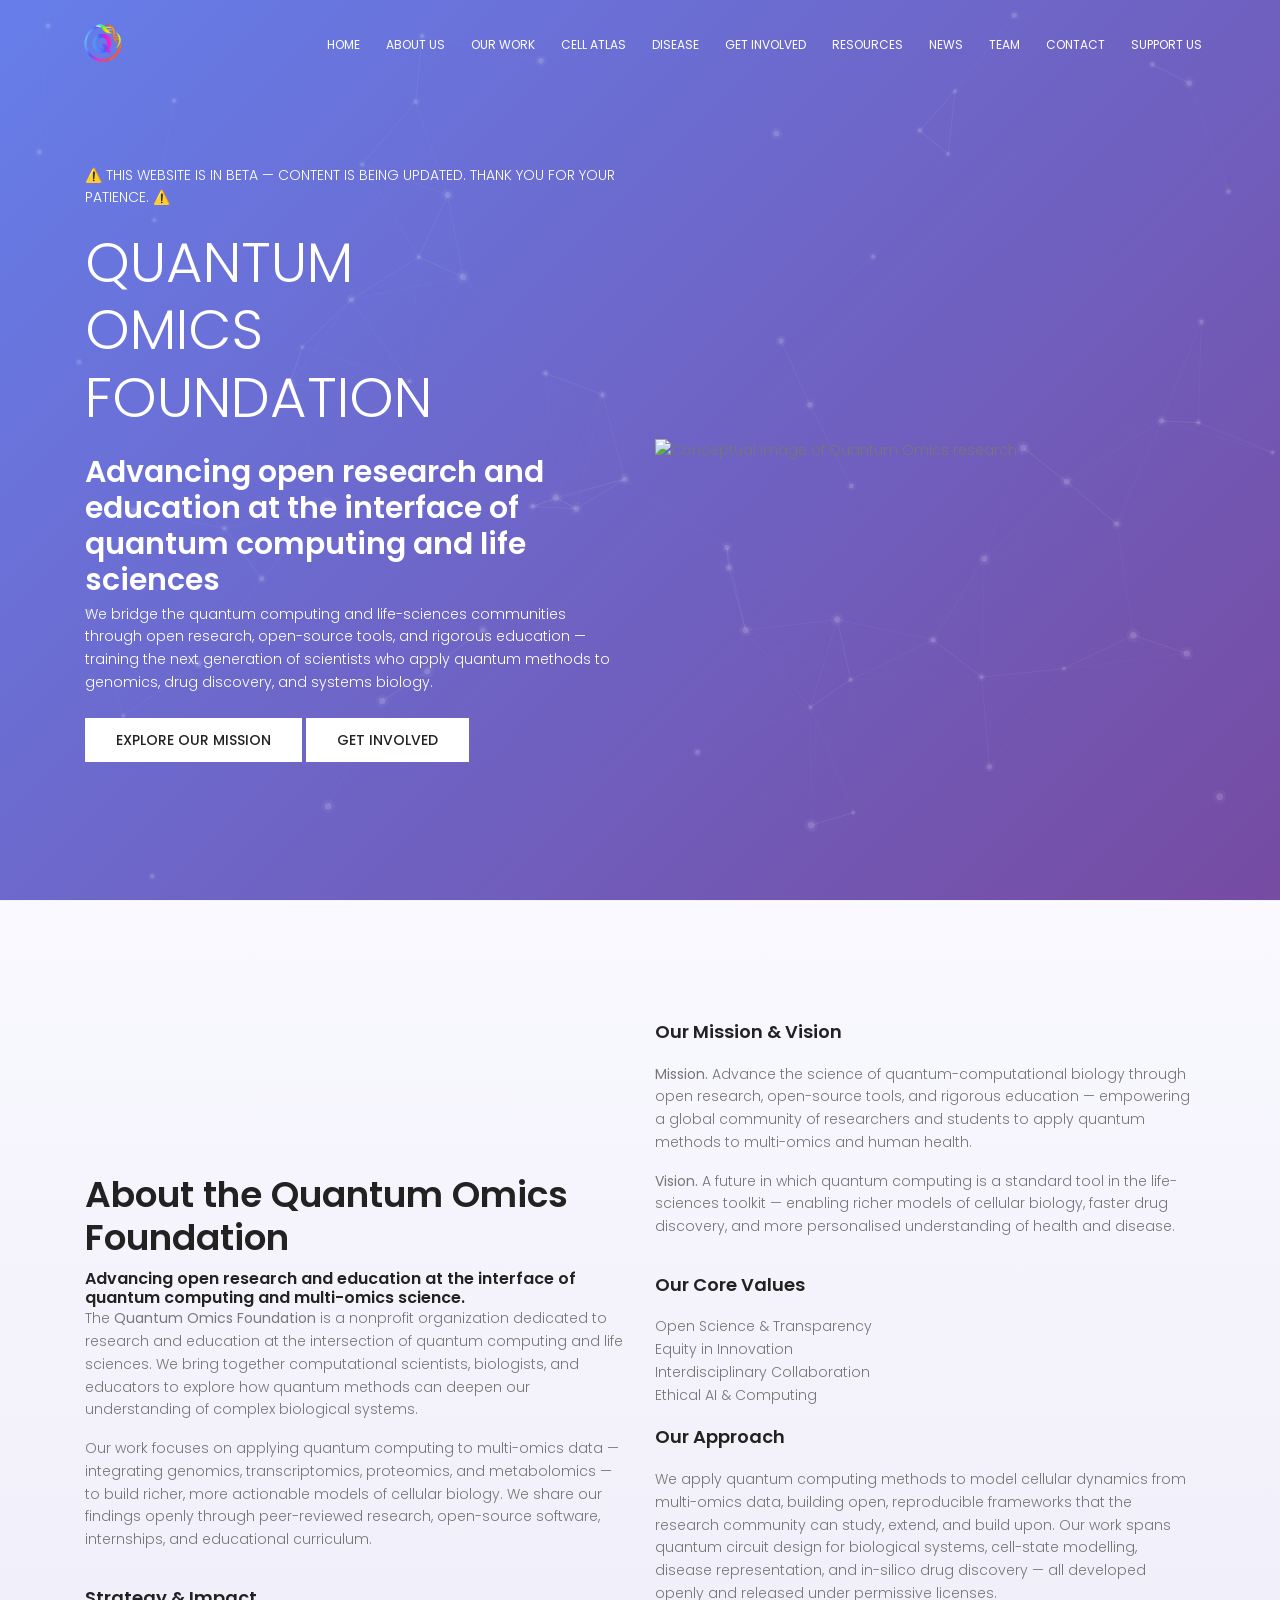
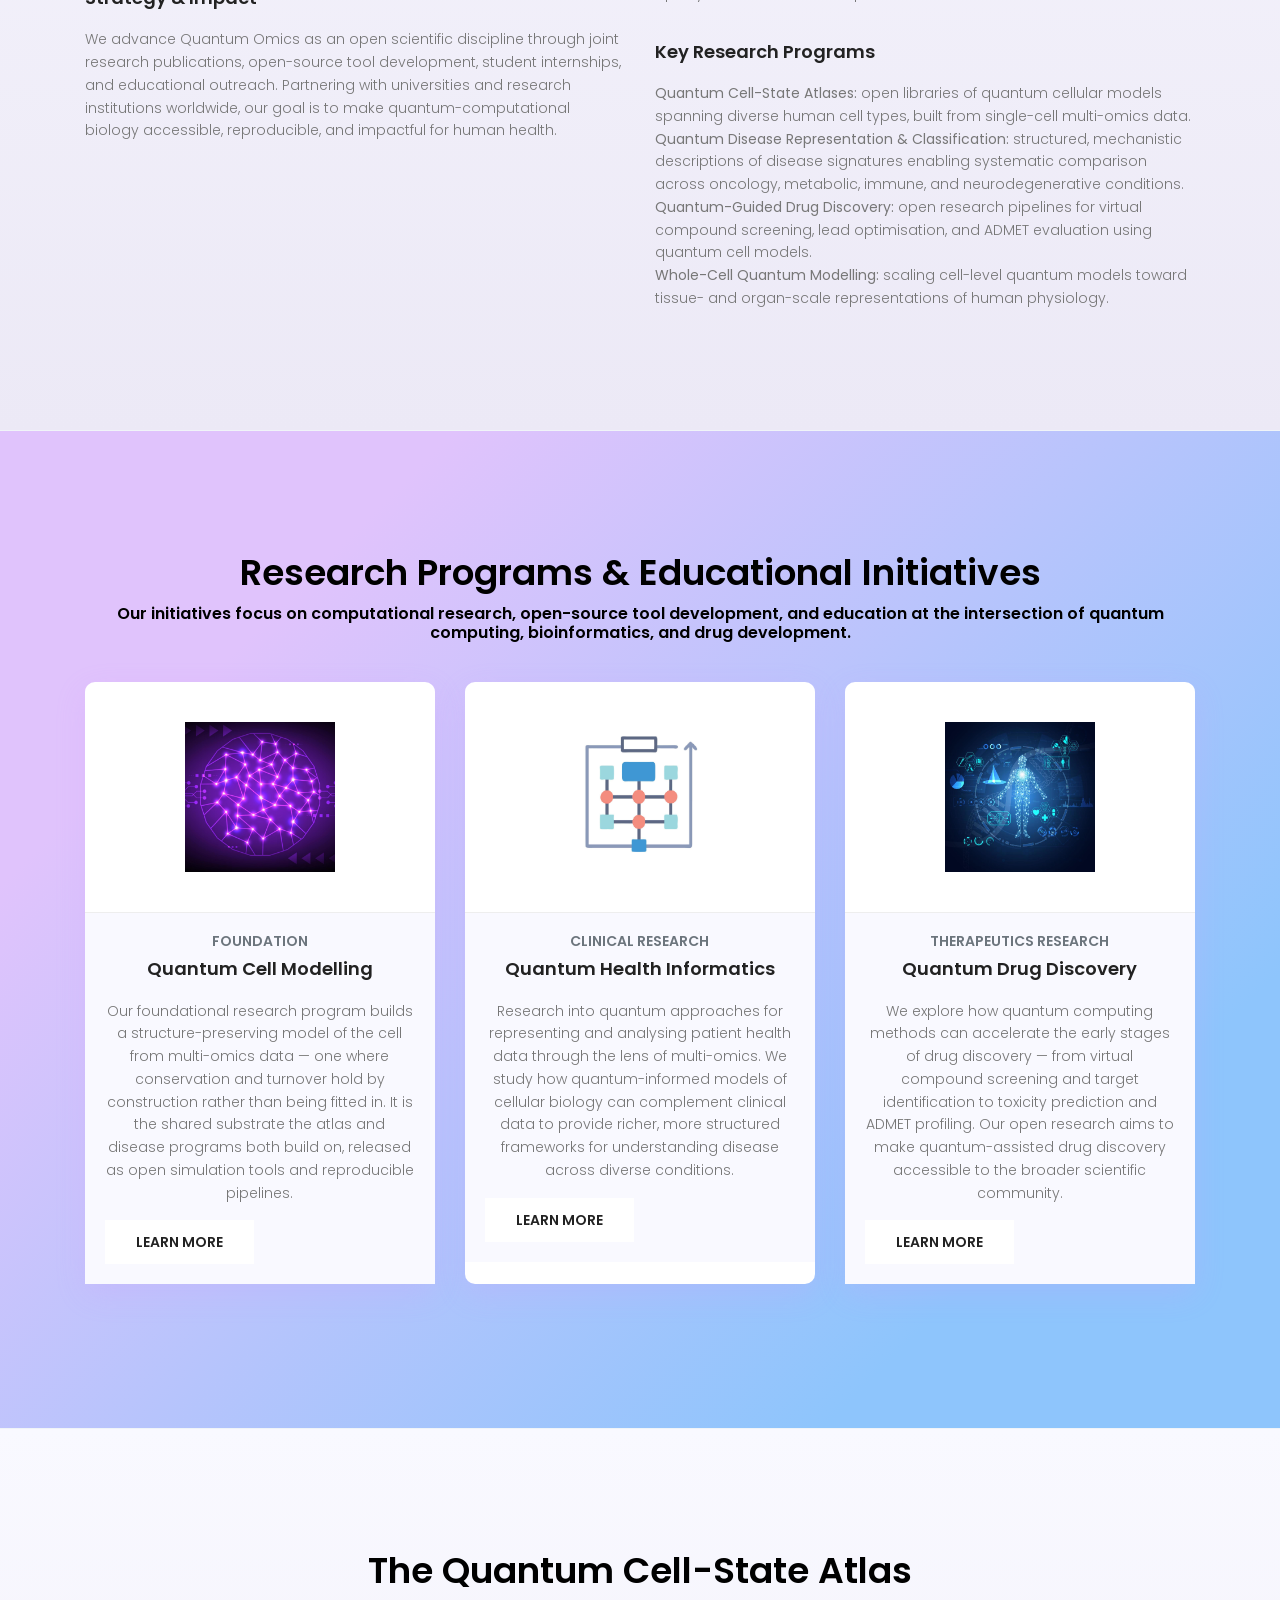
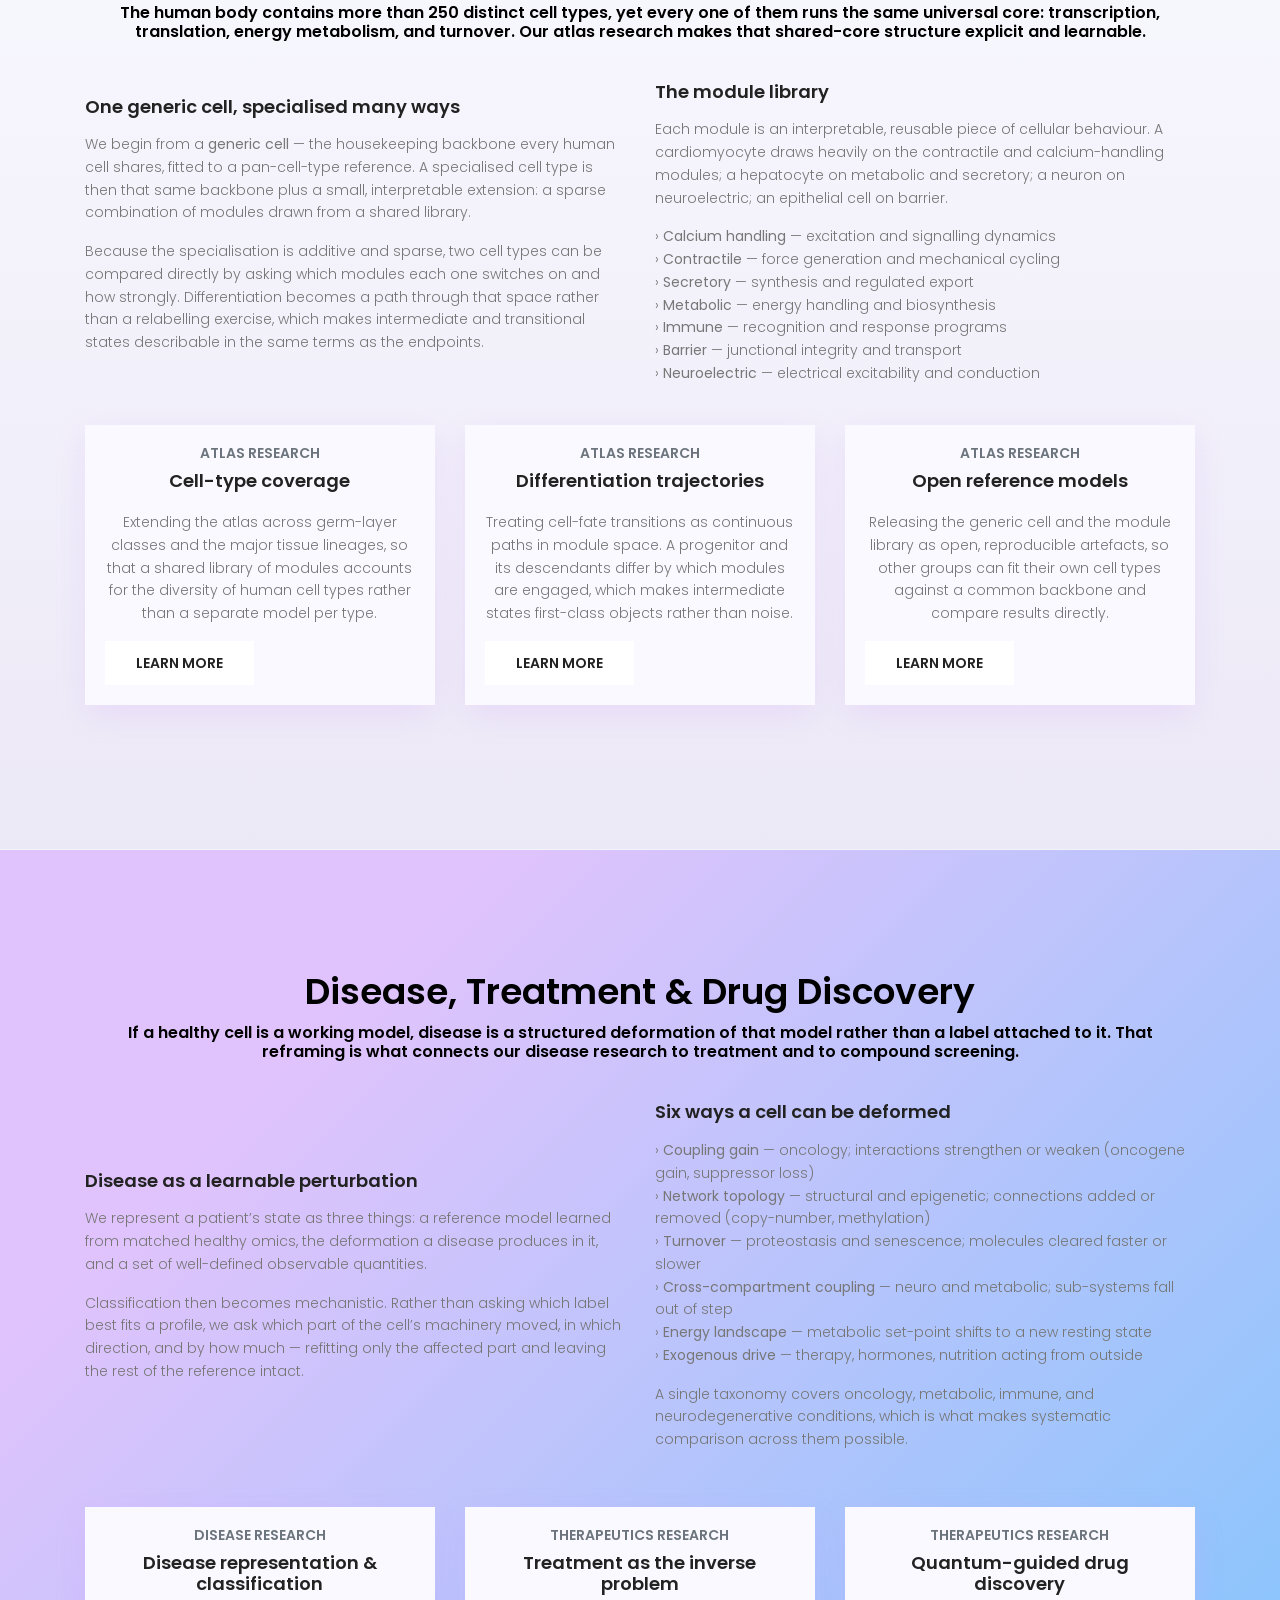
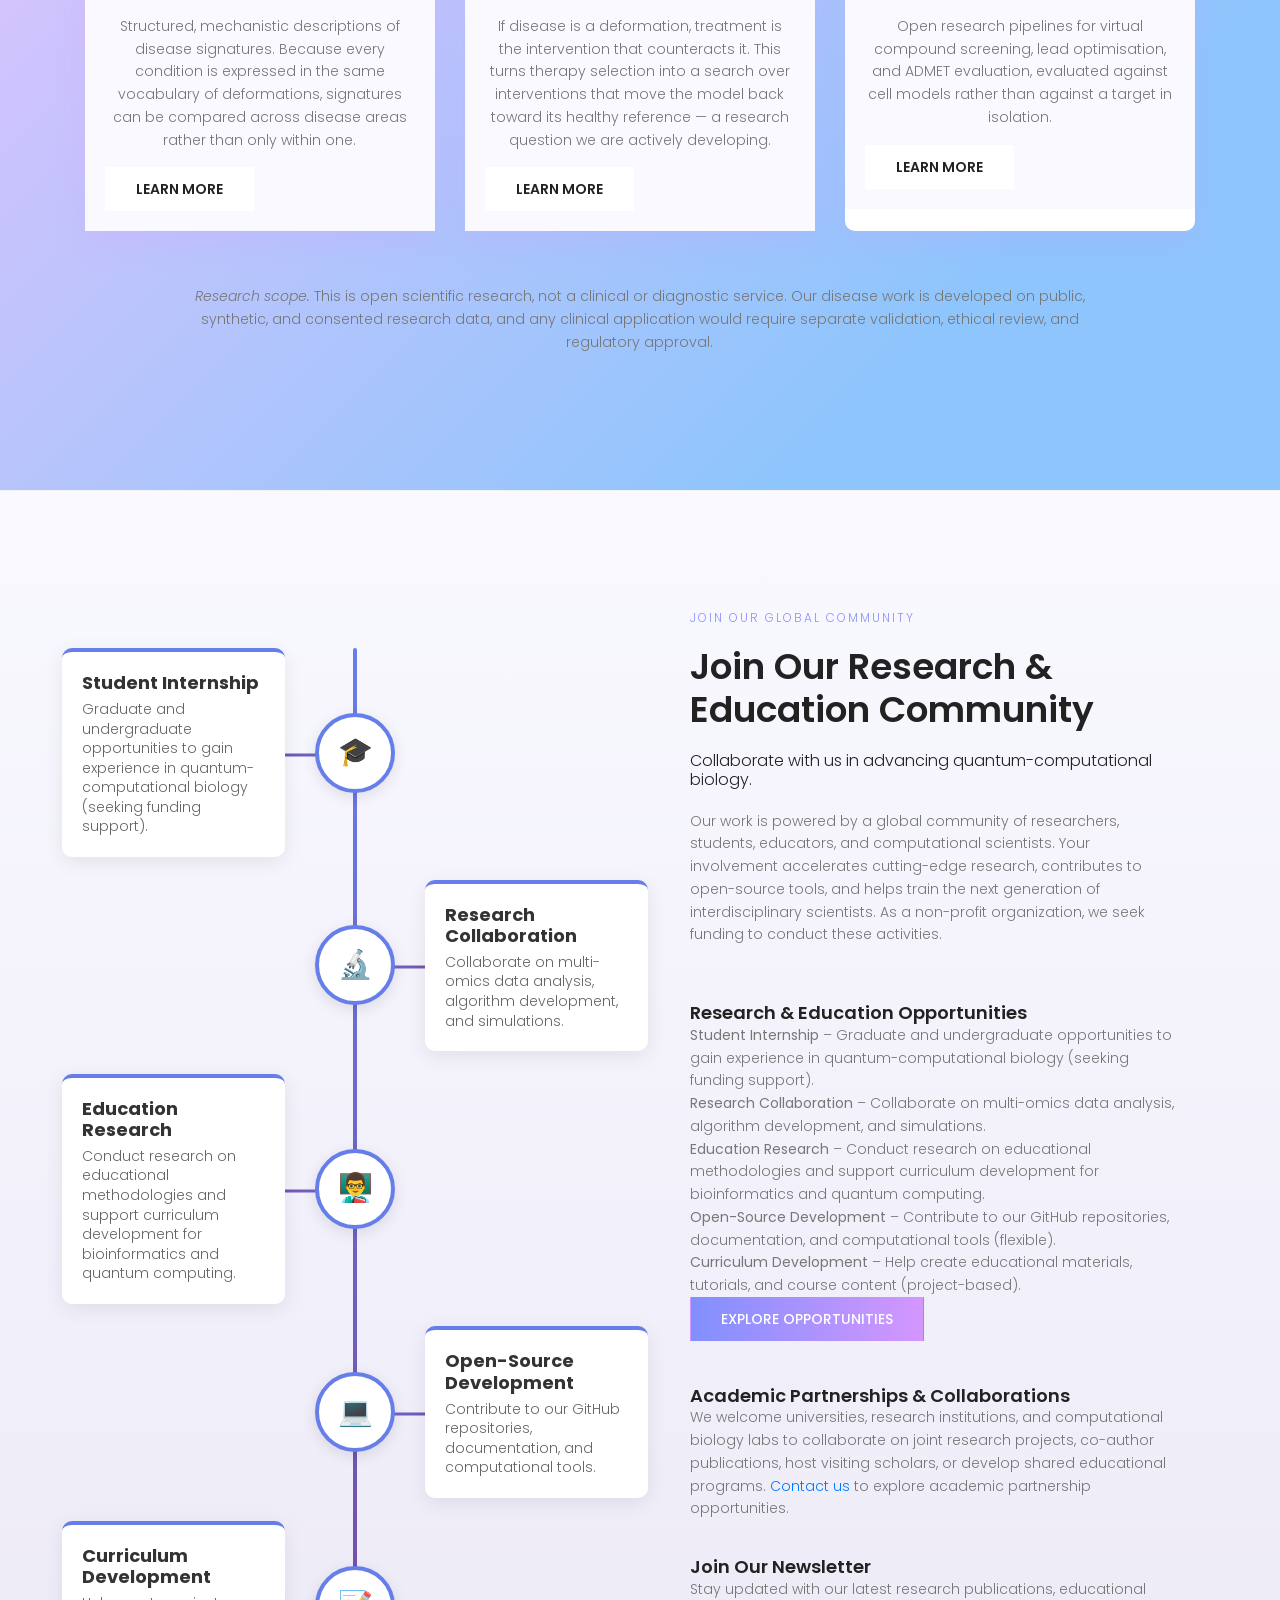
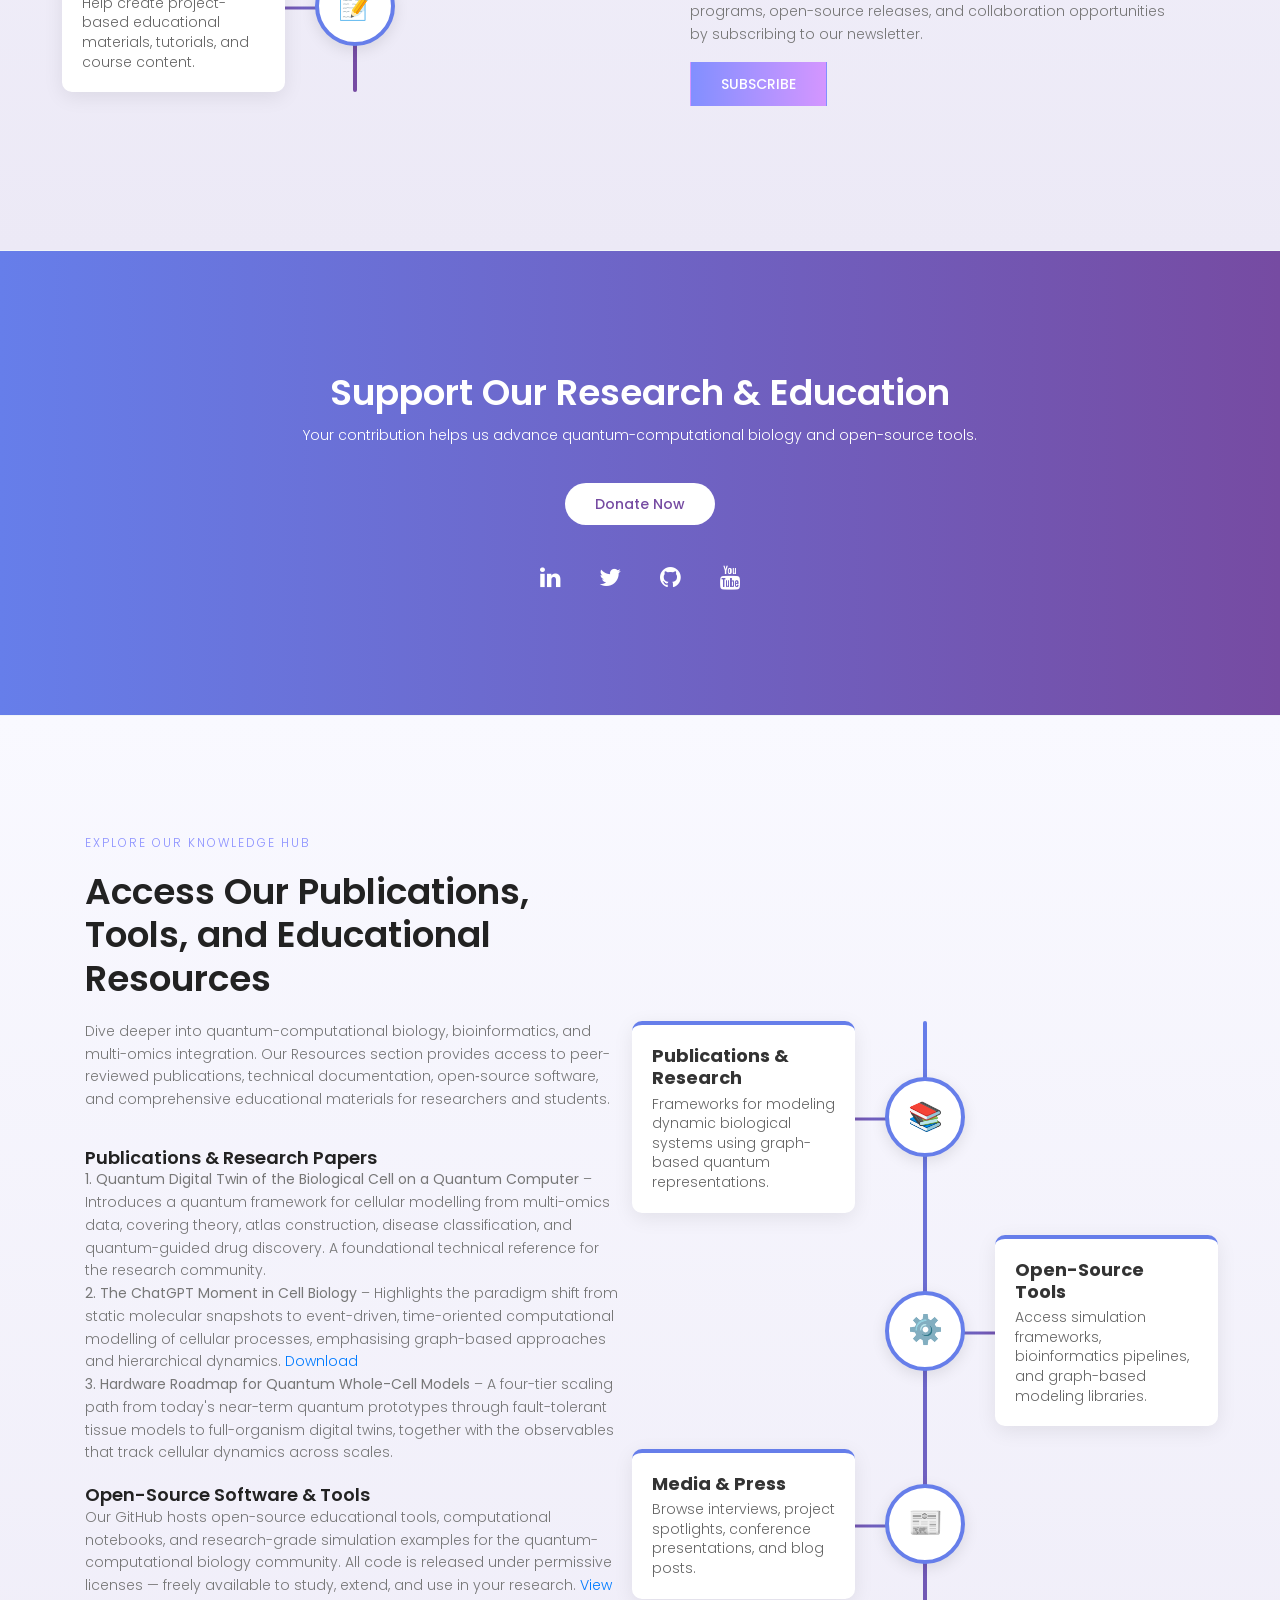
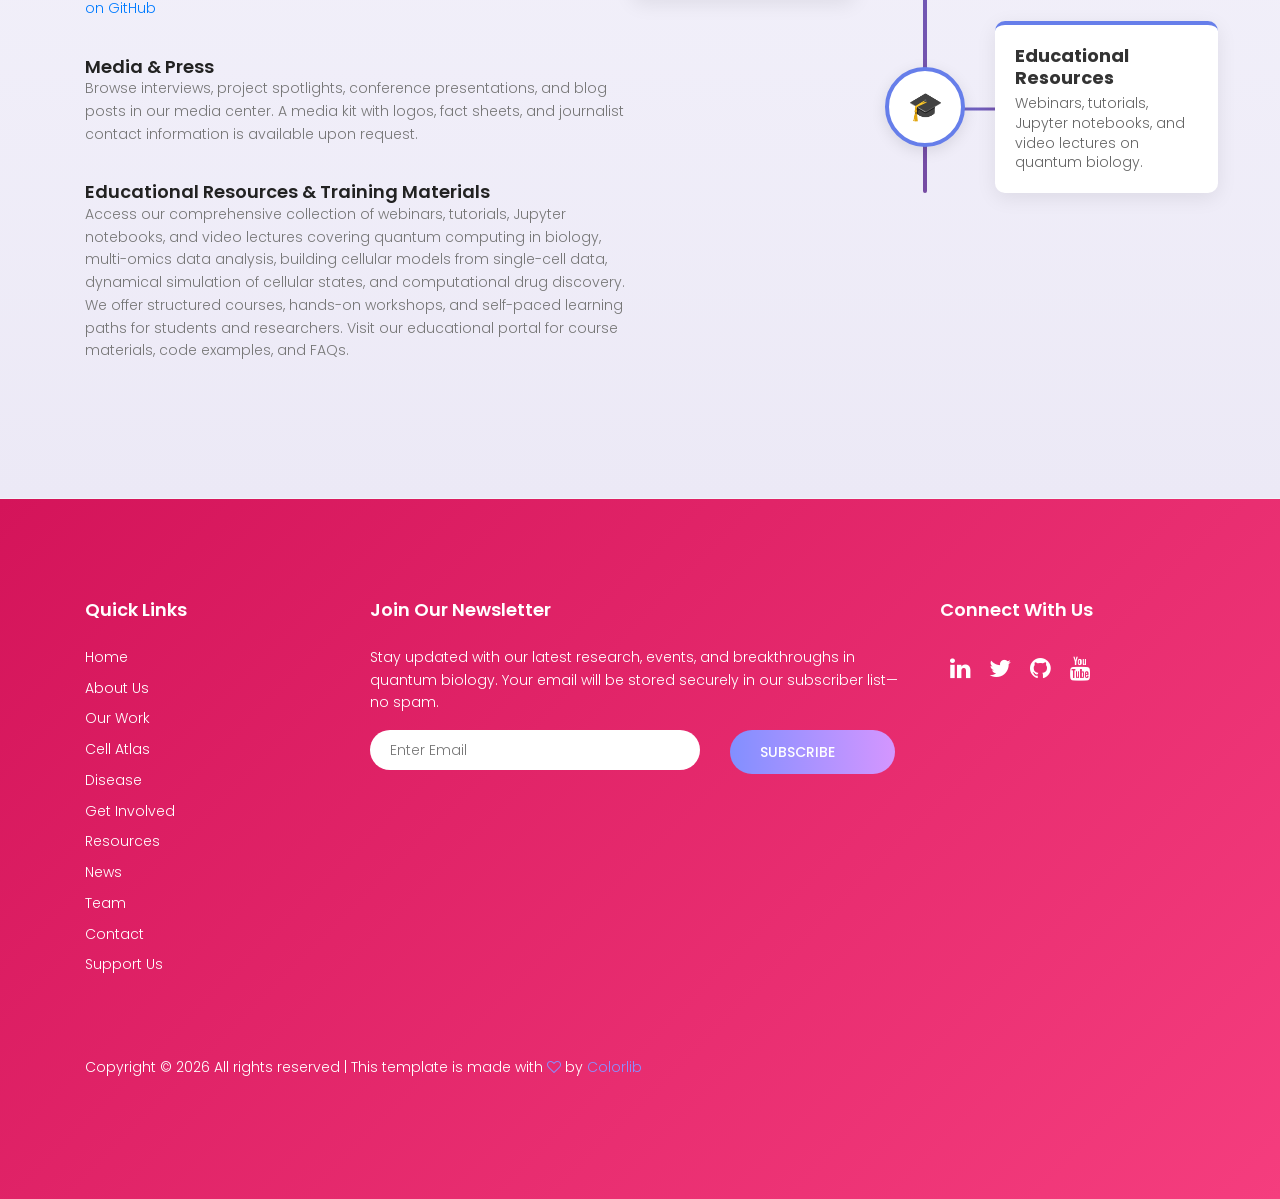
==== index.html @ 78877db1 "update" ====
<!DOCTYPE html>
<html lang="zxx" class="no-js">

<head>
    <meta name="viewport" content="width=device-width, initial-scale=1, shrink-to-fit=no">
    <link rel="shortcut icon" href="img/Qomics.png">
    <meta name="author" content="Quantum Omics Foundation">
    <meta name="description"
        content="The Quantum Omics Foundation is a nonprofit advancing open research, open-source tools, and education at the interface of quantum computing and multi-omics science.">
    <meta name="keywords"
        content="Quantum Omics Foundation, quantum computing, bioinformatics, multi-omics, drug discovery, computational biology, systems biology, quantum biology, open science, research, education, nonprofit, genomics, cell modelling">
    <meta charset="UTF-8">

    <title>Quantum Omics Foundation — Open Research &amp; Education in Quantum-Computational Biology</title>

    <link href="https://fonts.googleapis.com/css?family=Poppins:100,200,400,300,500,600,700" rel="stylesheet">
    <link rel="stylesheet" href="css/linearicons.css">
    <link rel="stylesheet" href="css/font-awesome.min.css">
    <link rel="stylesheet" href="css/bootstrap.css">
    <link rel="stylesheet" href="css/magnific-popup.css">
    <link rel="stylesheet" href="css/nice-select.css">
    <link rel="stylesheet" href="css/hexagons.min.css">
    <link rel="stylesheet" href="css/animate.min.css">
    <link rel="stylesheet" href="css/owl.carousel.css">
    <link rel="stylesheet" href="css/workflow-style.css">
    <link rel="stylesheet" href="css/main.css">

    <!-- MathJax for inline LaTeX rendering -->
    <script>
        window.MathJax = {
            tex: {
                inlineMath: [['$', '$'], ['\\(', '\\)']],
                displayMath: [['$$', '$$'], ['\\[', '\\]']],
                processEscapes: true
            },
            svg: { fontCache: 'global' }
        };
    </script>
    <script src="https://cdn.jsdelivr.net/npm/mathjax@3/es5/tex-svg.js" async></script>
</head>

<body>
    <header id="header" id="home">
        <div class="container main-menu">
            <div class="row align-items-center justify-content-between d-flex">
                <div id="logo">
                    <a href="index.html"><img src="img/Qomics.png" alt="Quantum Omics Foundation Logo"
                            title="Quantum Omics Foundation" width="60" height="50" /></a>
                </div>
                <nav id="nav-menu-container">
                    <ul class="nav-menu">
                        <li class="menu-active"><a href="index.html">Home</a></li>
                        <li><a href="#about">About Us</a></li>
                        <li><a href="#work">Our Work</a></li> <li><a href="#cell-atlas">Cell Atlas</a></li> <li><a href="#disease">Disease</a></li>

                        <li><a href="#get-involved">Get Involved</a></li>
                        <li><a href="#resources">Resources</a></li>
                        <li><a href="news.html" target="_blank">News</a></li>
                        <li><a href="team.html" target="_blank">Team</a></li>
                        <li><a href="contact.html" target="_blank">Contact</a></li>
                        <li><a href="supportus.html" target="_blank">Support Us</a></li>
                    </ul>
                </nav>
            </div>
        </div>
    </header>

    <!------------------------------------------- Start banner Area ------------------------------------------->
    <section class="banner-area" id="home">
        <!-- Canvas for particle animation -->
        <canvas id="hero-particles"></canvas>
        <div class="container">
            <div class="row fullscreen d-flex align-items-center justify-content-center">
                <div class="banner-content col-lg-6 col-md-6">
                    <br>
                    <br>
                    <br>
                    <!-- Updated beta notice -->
                    <p class="text-uppercase text-white">⚠️ This website is in beta — content is being updated. Thank
                        you for your patience. ⚠️</p>
                    <!-- Primary heading -->
                    <h1 class="text-uppercase" style="font-size: 3.5rem; line-height: 1.2;">Quantum <br> Omics <br>
                        Foundation</h1>
                    <br>
                    <!-- Tagline describing the foundation's mission -->
                    <h2 class="text-white">Advancing open research and education at the interface of quantum computing and life sciences</h2>
                    <p class="text-white mb-4">
                        We bridge the quantum computing and life-sciences communities through open research,
                        open-source tools, and rigorous education — training the next generation of scientists
                        who apply quantum methods to genomics, drug discovery, and systems biology.
                    </p>
                    <a href="#about" class="primary-btn header-btn text-uppercase mb-3 d-inline-block">Explore Our
                        Mission</a>
                    <a href="#get-involved" class="primary-btn header-btn text-uppercase mb-5 d-inline-block">Get
                        Involved</a>





                </div>
                <div class="banner-img col-lg-6 col-md-6">
                    <img class="img-fluid" src="img/dna4.png"
                        alt="Conceptual image of Quantum Omics research" width="1000" height="800">
                </div>
            </div>
        </div>
    </section>


    <!------------------------------------------- About ------------------------------------------->


    <section class="home-about-area section-gap section-bg-gradient-subtle" id="about">
        <div class="container">
            <div class="row align-items-center">
                <!-- Left column: Who We Are -->
                <div class="col-lg-6">
                    <h1 class="pb-10">About the Quantum Omics Foundation</h1>
                    <h5>Advancing open research and education at the interface of quantum computing and multi-omics science.</h5>
                    <p>
                        The <strong>Quantum Omics Foundation</strong> is a nonprofit organization dedicated to
                        research and education at the intersection of quantum computing and life sciences.
                        We bring together computational scientists, biologists, and educators to explore
                        how quantum methods can deepen our understanding of complex biological systems.
                    </p>
                    <p>
                        Our work focuses on applying quantum computing to multi-omics data &mdash; integrating
                        genomics, transcriptomics, proteomics, and metabolomics &mdash; to build richer,
                        more actionable models of cellular biology. We share our findings openly through
                        peer-reviewed research, open-source software, internships, and educational curriculum.
                    </p>

                    <!-- Strategy & Impact -->
                    <h4 class="pt-20 pb-20">Strategy &amp; Impact</h4>
                    <p>
                        We advance Quantum Omics as an open scientific discipline through joint research
                        publications, open-source tool development, student internships, and educational
                        outreach. Partnering with universities and research institutions worldwide, our
                        goal is to make quantum-computational biology accessible, reproducible, and
                        impactful for human health.
                    </p>
                </div>
                <!-- Right column: Mission, Vision, Values, Approach, Impact -->
                <div class="col-lg-6">
                    <h4 class="pb-20">Our Mission &amp; Vision</h4>
                    <p>
                        <strong>Mission.</strong> Advance the science of quantum-computational biology through
                        open research, open-source tools, and rigorous education &mdash; empowering a global
                        community of researchers and students to apply quantum methods to multi-omics and
                        human health.
                    </p>
                    <p>
                        <strong>Vision.</strong> A future in which quantum computing is a standard tool in
                        the life-sciences toolkit &mdash; enabling richer models of cellular biology, faster
                        drug discovery, and more personalised understanding of health and disease.
                    </p>

                    <h4 class="pt-20 pb-20">Our Core Values</h4>
                    <ul class="list-unstyled">
                        <li>Open Science &amp; Transparency</li>
                        <li>Equity in Innovation</li>
                        <li>Interdisciplinary Collaboration</li>
                        <li>Ethical AI &amp; Computing</li>
                    </ul>

                    <h4 class="pt-20 pb-20">Our Approach</h4>
                    <p>
                        We apply quantum computing methods to model cellular dynamics from multi-omics data,
                        building open, reproducible frameworks that the research community can study, extend,
                        and build upon. Our work spans quantum circuit design for biological systems, cell-state
                        modelling, disease representation, and in-silico drug discovery — all developed openly
                        and released under permissive licenses.
                    </p>

                    <h4 class="pt-20 pb-20">Key Research Programs</h4>
                    <ul class="list-unstyled">
                        <li><strong>Quantum Cell-State Atlases:</strong> open libraries of quantum cellular models
                            spanning diverse human cell types, built from single-cell multi-omics data.</li>
                        <li><strong>Quantum Disease Representation &amp; Classification:</strong> structured,
                            mechanistic descriptions of disease signatures enabling systematic comparison
                            across oncology, metabolic, immune, and neurodegenerative conditions.</li>
                        <li><strong>Quantum-Guided Drug Discovery:</strong> open research pipelines for
                            virtual compound screening, lead optimisation, and ADMET evaluation using
                            quantum cell models.</li>
                        <li><strong>Whole-Cell Quantum Modelling:</strong> scaling cell-level quantum models
                            toward tissue- and organ-scale representations of human physiology.</li>
                    </ul>


                </div>
            </div>
        </div>
    </section>




    <!------------------------------------------- Start QVO Stack Area ------------------------------------------->


    <section class="feature-area section-gap" id="work">
        <div class="container">
            <!-- Section Introduction -->
            <div class="row d-flex justify-content-center">
                <div class="col-md-12 pb-40 header-text text-center">
                    <h1 class="pb-10 text-black">Research Programs &amp; Educational Initiatives</h1>
                    <h5 class="text-black">
                        Our initiatives focus on computational research, open-source tool development, and education at
                        the intersection of quantum computing, bioinformatics, and drug development.
                    </h5>
                </div>
            </div>

            <!-- Key Programs -->
            <div class="row align-items-stretch">

                <!-- Quantum Cell Modelling (Foundation Research Program) -->
                <div class="col-lg-4 col-md-6 d-flex mb-4">
                    <div class="single-product h-100 d-flex flex-column w-100">
                        <div class="thumb">
                            <img src="img/qvo.png" alt="Quantum Cell Modelling Icon" width="150" height="150">
                        </div>
                        <div class="details d-flex flex-column flex-grow-1">
                            <h6 class="text-uppercase text-secondary mb-2">Foundation</h6>
                            <h4>Quantum Cell Modelling</h4>
                            <p>
                                        Our foundational research program builds a structure-preserving model of the cell
                                        from multi-omics data &mdash; one where conservation and turnover hold by
                                        construction rather than being fitted in. It is the shared substrate the atlas
                                        and disease programs both build on, released as open simulation tools and
                                        reproducible pipelines.
                                    </p>
                            <a href="#resources" class="primary-btn text-uppercase mt-auto align-self-start">Learn More</a>
                        </div>
                    </div>
                </div>

                <!-- Quantum Health Informatics (Clinical) -->
                <div class="col-lg-4 col-md-6 d-flex mb-4">
                    <div class="single-product h-100 d-flex flex-column w-100">
                        <div class="thumb">
                            <img src="img/qce.png" alt="Quantum Health Informatics Icon" width="150" height="150">
                        </div>
                        <div class="details d-flex flex-column flex-grow-1">
                            <h6 class="text-uppercase text-secondary mb-2">Clinical Research</h6>
                            <h4>Quantum Health Informatics</h4>
                            <p>
                                Research into quantum approaches for representing and analysing patient health
                                data through the lens of multi-omics. We study how quantum-informed models of
                                cellular biology can complement clinical data to provide richer, more structured
                                frameworks for understanding disease across diverse conditions.
                            </p>
                            <a href="#" target="_blank" class="primary-btn text-uppercase mt-auto align-self-start">Learn More</a>
                        </div>
                    </div>
                </div>

                <!-- Quantum Drug Discovery (Therapeutics) -->
                <div class="col-lg-4 col-md-6 d-flex mb-4">
                    <div class="single-product h-100 d-flex flex-column w-100">
                        <div class="thumb">
                            <img src="img/simulation.png" alt="Quantum Drug Discovery Icon" width="150" height="150">
                        </div>
                        <div class="details d-flex flex-column flex-grow-1">
                            <h6 class="text-uppercase text-secondary mb-2">Therapeutics Research</h6>
                            <h4>Quantum Drug Discovery</h4>
                            <p>
                                We explore how quantum computing methods can accelerate the early stages of
                                drug discovery &mdash; from virtual compound screening and target identification
                                to toxicity prediction and ADMET profiling. Our open research aims to make
                                quantum-assisted drug discovery accessible to the broader scientific community.
                            </p>
                            <a href="#" target="_blank" class="primary-btn text-uppercase mt-auto align-self-start">Learn More</a>
                        </div>
                    </div>
                </div>
            </div>



        </div>
    </section>


    <!-------------------------------------------research ------------------------------------------->




    <!-------------------------------------------Get Involved ------------------------------------------->


    <!-- Get Involved / Ways to Help Section -->
    <section class="home-about-area section-gap section-bg-gradient-subtle" id="cell-atlas">
    <div class="container">
      <div class="row d-flex justify-content-center"><div class="col-md-12 pb-40 header-text text-center"><h1 class="pb-10 text-black">The Quantum Cell-State Atlas</h1><h5 class="text-black">The human body contains more than 250 distinct cell types, yet every one of them runs the same universal core: transcription, translation, energy metabolism, and turnover. Our atlas research makes that shared-core structure explicit and learnable.</h5></div></div><div class="row align-items-center pb-40"><div class="col-lg-6"><h4 class="mb-3">One generic cell, specialised many ways</h4><p>We begin from a <strong>generic cell</strong> &mdash; the housekeeping backbone every human cell shares, fitted to a pan-cell-type reference. A specialised cell type is then that same backbone plus a small, interpretable extension: a sparse combination of modules drawn from a shared library.</p><p>Because the specialisation is additive and sparse, two cell types can be compared directly by asking which modules each one switches on and how strongly. Differentiation becomes a path through that space rather than a relabelling exercise, which makes intermediate and transitional states describable in the same terms as the endpoints.</p></div><div class="col-lg-6"><h4 class="mb-3">The module library</h4><p>Each module is an interpretable, reusable piece of cellular behaviour. A cardiomyocyte draws heavily on the contractile and calcium-handling modules; a hepatocyte on metabolic and secretory; a neuron on neuroelectric; an epithelial cell on barrier.</p><ul class="list-unstyled"><li>&#8250; <strong>Calcium handling</strong> &mdash; excitation and signalling dynamics</li><li>&#8250; <strong>Contractile</strong> &mdash; force generation and mechanical cycling</li><li>&#8250; <strong>Secretory</strong> &mdash; synthesis and regulated export</li><li>&#8250; <strong>Metabolic</strong> &mdash; energy handling and biosynthesis</li><li>&#8250; <strong>Immune</strong> &mdash; recognition and response programs</li><li>&#8250; <strong>Barrier</strong> &mdash; junctional integrity and transport</li><li>&#8250; <strong>Neuroelectric</strong> &mdash; electrical excitability and conduction</li></ul></div></div><div class="row align-items-stretch"><div class="col-lg-4 col-md-6 d-flex mb-4"><div class="single-product h-100 d-flex flex-column w-100"><div class="details d-flex flex-column flex-grow-1"><h6 class="text-uppercase text-secondary mb-2">Atlas Research</h6><h4>Cell-type coverage</h4><p>Extending the atlas across germ-layer classes and the major tissue lineages, so that a shared library of modules accounts for the diversity of human cell types rather than a separate model per type.</p><a href="#resources" class="primary-btn text-uppercase mt-auto align-self-start">Learn More</a></div></div></div><div class="col-lg-4 col-md-6 d-flex mb-4"><div class="single-product h-100 d-flex flex-column w-100"><div class="details d-flex flex-column flex-grow-1"><h6 class="text-uppercase text-secondary mb-2">Atlas Research</h6><h4>Differentiation trajectories</h4><p>Treating cell-fate transitions as continuous paths in module space. A progenitor and its descendants differ by which modules are engaged, which makes intermediate states first-class objects rather than noise.</p><a href="#resources" class="primary-btn text-uppercase mt-auto align-self-start">Learn More</a></div></div></div><div class="col-lg-4 col-md-6 d-flex mb-4"><div class="single-product h-100 d-flex flex-column w-100"><div class="details d-flex flex-column flex-grow-1"><h6 class="text-uppercase text-secondary mb-2">Atlas Research</h6><h4>Open reference models</h4><p>Releasing the generic cell and the module library as open, reproducible artefacts, so other groups can fit their own cell types against a common backbone and compare results directly.</p><a href="#resources" class="primary-btn text-uppercase mt-auto align-self-start">Learn More</a></div></div></div></div>
    </div>
  </section>

  <section class="feature-area section-gap" id="disease">
    <div class="container">
      <div class="row d-flex justify-content-center"><div class="col-md-12 pb-40 header-text text-center"><h1 class="pb-10 text-black">Disease, Treatment &amp; Drug Discovery</h1><h5 class="text-black">If a healthy cell is a working model, disease is a structured deformation of that model rather than a label attached to it. That reframing is what connects our disease research to treatment and to compound screening.</h5></div></div><div class="row align-items-center pb-40"><div class="col-lg-6"><h4 class="mb-3">Disease as a learnable perturbation</h4><p>We represent a patient&rsquo;s state as three things: a reference model learned from matched healthy omics, the deformation a disease produces in it, and a set of well-defined observable quantities.</p><p>Classification then becomes mechanistic. Rather than asking which label best fits a profile, we ask which part of the cell&rsquo;s machinery moved, in which direction, and by how much &mdash; refitting only the affected part and leaving the rest of the reference intact.</p></div><div class="col-lg-6"><h4 class="mb-3">Six ways a cell can be deformed</h4><ul class="list-unstyled"><li>&#8250; <strong>Coupling gain</strong> &mdash; oncology; interactions strengthen or weaken (oncogene gain, suppressor loss)</li><li>&#8250; <strong>Network topology</strong> &mdash; structural and epigenetic; connections added or removed (copy-number, methylation)</li><li>&#8250; <strong>Turnover</strong> &mdash; proteostasis and senescence; molecules cleared faster or slower</li><li>&#8250; <strong>Cross-compartment coupling</strong> &mdash; neuro and metabolic; sub-systems fall out of step</li><li>&#8250; <strong>Energy landscape</strong> &mdash; metabolic set-point shifts to a new resting state</li><li>&#8250; <strong>Exogenous drive</strong> &mdash; therapy, hormones, nutrition acting from outside</li></ul><p class="mt-3">A single taxonomy covers oncology, metabolic, immune, and neurodegenerative conditions, which is what makes systematic comparison across them possible.</p></div></div><div class="row align-items-stretch"><div class="col-lg-4 col-md-6 d-flex mb-4"><div class="single-product h-100 d-flex flex-column w-100"><div class="details d-flex flex-column flex-grow-1"><h6 class="text-uppercase text-secondary mb-2">Disease Research</h6><h4>Disease representation &amp; classification</h4><p>Structured, mechanistic descriptions of disease signatures. Because every condition is expressed in the same vocabulary of deformations, signatures can be compared across disease areas rather than only within one.</p><a href="#resources" class="primary-btn text-uppercase mt-auto align-self-start">Learn More</a></div></div></div><div class="col-lg-4 col-md-6 d-flex mb-4"><div class="single-product h-100 d-flex flex-column w-100"><div class="details d-flex flex-column flex-grow-1"><h6 class="text-uppercase text-secondary mb-2">Therapeutics Research</h6><h4>Treatment as the inverse problem</h4><p>If disease is a deformation, treatment is the intervention that counteracts it. This turns therapy selection into a search over interventions that move the model back toward its healthy reference &mdash; a research question we are actively developing.</p><a href="#resources" class="primary-btn text-uppercase mt-auto align-self-start">Learn More</a></div></div></div><div class="col-lg-4 col-md-6 d-flex mb-4"><div class="single-product h-100 d-flex flex-column w-100"><div class="details d-flex flex-column flex-grow-1"><h6 class="text-uppercase text-secondary mb-2">Therapeutics Research</h6><h4>Quantum-guided drug discovery</h4><p>Open research pipelines for virtual compound screening, lead optimisation, and ADMET evaluation, evaluated against cell models rather than against a target in isolation.</p><a href="#resources" class="primary-btn text-uppercase mt-auto align-self-start">Learn More</a></div></div></div></div><div class="row d-flex justify-content-center pt-30"><div class="col-md-10"><p class="text-center"><em>Research scope.</em> This is open scientific research, not a clinical or diagnostic service. Our disease work is developed on public, synthetic, and consented research data, and any clinical application would require separate validation, ethical review, and regulatory approval.</p></div></div>
    </div>
  </section>

  <section class="home-about-area section-gap section-bg-gradient-subtle" id="get-involved">
        <div class="container">
            <div class="row align-items-center">
                <!-- Left column: workflow visualization -->
                <div class="col-lg-6 home-about-left no-padding">
                    <div id="workflow-viz" class="workflow-container"></div>
                </div>

                <!-- Right column: content -->
                <div class="col-lg-6 home-about-right no-padding">
                    <h6 class="text-uppercase">Join Our Global Community</h6>
                    <h1 class="pb-10">Join Our Research &amp; Education Community</h1>
                    <h5>Collaborate with us in advancing quantum-computational biology.</h5>
                    <p>
                        Our work is powered by a global community of researchers, students, educators, and computational
                        scientists. Your involvement accelerates cutting-edge research, contributes to open-source
                        tools, and helps train the next generation of interdisciplinary scientists. As a non-profit
                        organization, we seek funding to conduct these activities.
                    </p>

                    <!-- Research & Education Opportunities -->
                    <h4 class="pt-40">Research &amp; Education Opportunities</h4>
                    <ul>
                        <li><strong>Student Internship</strong> – Graduate and undergraduate opportunities to gain
                            experience in quantum-computational biology (seeking funding support).</li>
                        <li><strong>Research Collaboration</strong> – Collaborate on multi-omics data analysis,
                            algorithm
                            development, and simulations.</li>
                        <li><strong>Education Research</strong> – Conduct research on educational methodologies and
                            support
                            curriculum development for bioinformatics and quantum computing.</li>
                        <li><strong>Open-Source Development</strong> – Contribute to our GitHub repositories,
                            documentation, and computational tools (flexible).</li>
                        <li><strong>Curriculum Development</strong> – Help create educational materials, tutorials, and
                            course content (project-based).</li>
                    </ul>
                    <a href="#" class="primary-btn text-uppercase mb-4">Explore
                        Opportunities</a>

                    <!-- Partnerships & Collaborations -->
                    <h4 class="pt-20">Academic Partnerships &amp; Collaborations</h4>
                    <p>
                        We welcome universities, research institutions, and computational biology labs to collaborate on
                        joint research projects, co-author publications, host visiting scholars, or develop shared
                        educational programs. <a href="contact.html">Contact us</a> to explore academic partnership
                        opportunities.
                    </p>

                    <!-- Newsletter sign‑up -->
                    <h4 class="pt-20">Join Our Newsletter</h4>
                    <p>Stay updated with our latest research publications, educational programs, open-source releases,
                        and collaboration opportunities by subscribing to our newsletter.</p>
                    <a href="#footer" class="primary-btn text-uppercase mb-4">Subscribe</a>


                </div>
            </div>
        </div>
    </section>





    <!------------------------------------------- Donation Strip ------------------------------------------->
    <section class="call-to-action-area section-gap" style="background: linear-gradient(to right, #667eea, #764ba2);">
        <div class="container">
            <div class="row d-flex justify-content-center">
                <div class="menu-content col-lg-9">
                    <div class="title text-center">
                        <h1 class="mb-10 text-white">Support Our Research & Education</h1>
                        <p class="text-white">
                            Your contribution helps us advance quantum-computational biology and open-source tools.
                        </p>
                        <a class="primary-btn" href="#"
                            style="background: white; color: #764ba2; border: none; margin-top: 20px;">Donate Now</a>
                        <div class="footer-social d-flex align-items-center justify-content-center mt-30">
                            <a href="https://www.linkedin.com/company/quantum-omics-foundation/" class="social-linkedin"
                                target="_blank" style="margin: 0 10px;"><i class="fa fa-linkedin"></i></a>
                            <a href="#" class="social-twitter" target="_blank" style="margin: 0 10px;"><i
                                    class="fa fa-twitter"></i></a>
                            <a href="https://github.com/quantum-omics-foundation" class="social-github" target="_blank"
                                style="margin: 0 10px;"><i class="fa fa-github"></i></a>
                            <a href="https://www.youtube.com/@quantum-omics-foundation" class="social-youtube"
                                target="_blank" style="margin: 0 10px;"><i class="fa fa-youtube"></i></a>
                        </div>
                    </div>
                </div>
            </div>
        </div>
    </section>

    <!------------------------------------------- Resources ------------------------------------------->


    <!-- Resources / Knowledge Hub Section -->
    <section class="about-video-area section-gap section-bg-gradient-subtle" id="resources">
        <div class="container">
            <div class="row align-items-center">
                <!-- Left column: content -->
                <div class="col-lg-6 about-video-left">
                    <h6 class="text-uppercase">Explore Our Knowledge Hub</h6>
                    <h1>
                        Access Our Publications,<br>
                        Tools, and Educational Resources
                    </h1>
                    <p>
                        Dive deeper into quantum-computational biology, bioinformatics, and multi-omics integration. Our
                        Resources section provides access to peer-reviewed publications, technical documentation,
                        open‑source software, and comprehensive educational materials for researchers and students.
                    </p>

                    <!-- Publications & Whitepapers -->
                    <h4 class="pt-20">Publications &amp; Research Papers</h4>
                    <ul>
                        <li>
                            <strong>1. Quantum Digital Twin of the Biological Cell on a Quantum Computer</strong>
                            &ndash; Introduces a quantum framework for cellular modelling from multi-omics data,
                            covering theory, atlas construction, disease classification, and quantum-guided
                            drug discovery. A foundational technical reference for the research community.
                        </li>
                        <li>
                            <strong>2. The ChatGPT Moment in Cell Biology</strong> &ndash; Highlights the paradigm shift
                            from static molecular snapshots to event-driven, time-oriented computational modelling of
                            cellular processes, emphasising graph-based approaches and hierarchical dynamics.
                            <a href="The ChatGPT Moment in Cell Biology | LinkedIn.pdf" target="_blank">Download</a>
                        </li>
                        <li>
                            <strong>3. Hardware Roadmap for Quantum Whole-Cell Models</strong> &ndash; A four-tier
                            scaling path from today's near-term quantum prototypes through fault-tolerant tissue
                            models to full-organism digital twins, together with the observables that track
                            cellular dynamics across scales.
                        </li>
                    </ul>

                    <!-- Tools & Open-Source Projects -->
                    <h4 class="pt-20">Open-Source Software &amp; Tools</h4>
                    <p>
                        Our GitHub hosts open-source educational tools, computational notebooks, and
                        research-grade simulation examples for the quantum-computational biology community.
                        All code is released under permissive licenses — freely available to study,
                        extend, and use in your research.
                        <a href="https://github.com/quantum-omics-foundation" target="_blank">View on GitHub</a>
                    </p>

                    <!-- Media & Press -->
                    <h4 class="pt-20">Media &amp; Press</h4>
                    <p>
                        Browse interviews, project spotlights, conference presentations, and blog posts in our media
                        center. A media kit with logos, fact sheets, and journalist contact information is available
                        upon request.
                    </p>

                    <!-- Educational Content -->
                    <h4 class="pt-20">Educational Resources &amp; Training Materials</h4>
                    <p>
                        Access our comprehensive collection of webinars, tutorials, Jupyter notebooks, and video
                        lectures covering quantum computing in biology, multi-omics data analysis, building
                        cellular models from single-cell data, dynamical simulation of cellular states, and
                        computational drug discovery. We offer structured courses, hands-on workshops, and
                        self-paced learning paths for students and researchers. Visit our educational portal for
                        course materials, code examples, and FAQs.
                    </p>
                </div>

                <!-- Right column: workflow visualization -->
                <div class="col-lg-6 about-video-right justify-content-center align-items-center d-flex relative">
                    <div id="workflow-viz-resources" class="workflow-container"></div>
                </div>
            </div>
        </div>
    </section>




    <!----------------------------------------- start footer Area ------------------------------------------->

    <footer class="footer-area section-gap" id="footer">
        <div class="container">
            <div class="row">
                <!-- Quick Links -->
                <div class="col-lg-3 col-md-12">
                    <div class="single-footer-widget">
                        <h6>Quick Links</h6>
                        <ul class="footer-nav">
                            <li><a href="index.html">Home</a></li>
                            <li><a href="#about">About Us</a></li>
                            <li><a href="#work">Our Work</a></li> <li><a href="#cell-atlas">Cell Atlas</a></li> <li><a href="#disease">Disease</a></li>
                            
                            <li><a href="#get-involved">Get Involved</a></li>
                            <li><a href="#resources">Resources</a></li>
                            <li><a href="news.html" target="_blank">News</a></li>
                            <li><a href="team.html" target="_blank">Team</a></li>
                            <li><a href="contact.html" target="_blank">Contact</a></li>
                            <li><a href="supportus.html" target="_blank">Support Us</a></li>
                        </ul>
                    </div>
                </div>

                <!-- Newsletter Subscription -->
                <div class="col-lg-6 col-md-12">
                    <div class="single-footer-widget newsletter">
                        <h6>Join Our Newsletter</h6>
                        <p>
                            Stay updated with our latest research, events, and breakthroughs in quantum biology. Your
                            email will be stored securely in our subscriber list—no spam.
                        </p>
                        <form id="subscribe-form">
                            <div class="form-group row" style="width: 100%">
                                <div class="col-lg-8 col-md-12">
                                    <input name="email" id="email-input" placeholder="Enter Email" required
                                        type="email">
                                </div>
                                <div class="col-lg-4 col-md-12">
                                    <button type="submit" class="nw-btn primary-btn">Subscribe</button>
                                </div>
                            </div>
                        </form>
                        <div id="subscribe-message" style="margin-top: 10px; color: white;"></div>

                        <!-- Inline JavaScript to handle form submission -->
                        <script>
                            document.getElementById("subscribe-form").addEventListener("submit", function (e) {
                                e.preventDefault();
                                const email = document.getElementById("email-input").value;
                                // Replace the URL below with your deployed Apps Script Web App URL
                                const scriptURL = "https://script.google.com/macros/s/AKfycbwRnYxwSTX2Kjle9xmAQw8w_e0MNiYHIQr885H0C7Ba8GEr_QNoiLnE6tJjxFB55jPL/exec";
                                const formData = new FormData();
                                formData.append("email", email);

                                fetch(scriptURL, { method: "POST", body: formData })
                                    .then(response => response.text())
                                    .then(data => {
                                        document.getElementById("subscribe-message").innerText = "Subscription successful!";
                                        document.getElementById("email-input").value = "";
                                    })
                                    .catch(error => {
                                        document.getElementById("subscribe-message").innerText = "Error. Try again.";
                                        console.error("Error!", error.message);
                                    });
                            });
                        </script>
                    </div>
                </div>

                <!-- Social Links -->
                <div class="col-lg-3 col-md-12">
                    <div class="single-footer-widget mail-chimp">
                        <h6 class="mb-20">Connect With Us</h6>
                        <div class="footer-social d-flex align-items-center">
                            <a href="https://www.linkedin.com/company/quantum-omics-foundation/" class="social-linkedin"
                                target="_blank"><i class="fa fa-linkedin"></i></a>
                            <a href="#" class="social-twitter" target="_blank"><i class="fa fa-twitter"></i></a>
                            <a href="https://github.com/quantum-omics-foundation" class="social-github"
                                target="_blank"><i class="fa fa-github"></i></a>
                            <a href="https://www.youtube.com/@quantum-omics-foundation" class="social-youtube"
                                target="_blank"><i class="fa fa-youtube"></i></a>
                        </div>
                    </div>
                </div>
            </div>

            <!-- Footer Bottom -->
            <div class="row footer-bottom d-flex justify-content-between">
                <p class="col-lg-8 col-sm-12 footer-text m-0 text-white">
                    <!-- Link back to Colorlib can't be removed. Template is licensed under CC BY 3.0. -->
                    Copyright &copy;
                    <script>document.write(new Date().getFullYear());</script> All rights reserved |
                    This template is made with <i class="fa fa-heart-o" aria-hidden="true"></i> by
                    <a href="https://colorlib.com" target="_blank">Colorlib</a>
                    <!-- Link back to Colorlib can't be removed. Template is licensed under CC BY 3.0. -->
                </p>
            </div>
        </div>
    </footer>


    <!-- End footer Area -->


    <script src="js/vendor/jquery-2.2.4.min.js"></script>
    <script src="https://cdnjs.cloudflare.com/ajax/libs/popper.js/1.12.9/umd/popper.min.js"
        integrity="sha384-ApNbgh9B+Y1QKtv3Rn7W3mgPxhU9K/ScQsAP7hUibX39j7fakFPskvXusvfa0b4Q"
        crossorigin="anonymous"></script>
    <script src="js/vendor/bootstrap.min.js"></script>
    <script type="text/javascript"
        src="https://maps.googleapis.com/maps/api/js?key=AIzaSyBhOdIF3Y9382fqJYt5I_sswSrEw5eihAA"></script>
    <script src="js/easing.min.js"></script>
    <script src="js/hoverIntent.js"></script>
    <script src="js/superfish.min.js"></script>
    <script src="js/jquery.ajaxchimp.min.js"></script>
    <script src="js/jquery.magnific-popup.min.js"></script>
    <script src="js/owl.carousel.min.js"></script>
    <script src="js/hexagons.min.js"></script>
    <script src="js/jquery.nice-select.min.js"></script>
    <script src="js/jquery.counterup.min.js"></script>
    <script src="js/waypoints.min.js"></script>
    <script src="js/mail-script.js"></script>
    <script src="js/workflow-animation.js"></script>
    <script src="js/quantum-particles.js"></script>
    <script src="js/main.js"></script>
</body>

</html>
---- css/linearicons.css ----
@font-face {
	font-family: 'Linearicons-Free';
	src:url('../fonts/Linearicons-Free.eot?w118d');
	src:url('../fonts/Linearicons-Free.eot?#iefixw118d') format('embedded-opentype'),
		url('../fonts/Linearicons-Free.woff2?w118d') format('woff2'),
		url('../fonts/Linearicons-Free.woff?w118d') format('woff'),
		url('../fonts/Linearicons-Free.ttf?w118d') format('truetype'),
		url('../fonts/Linearicons-Free.svg?w118d#Linearicons-Free') format('svg');
	font-weight: normal;
	font-style: normal;
}

.lnr {
	font-family: 'Linearicons-Free';
	speak: none;
	font-style: normal;
	font-weight: normal;
	font-variant: normal;
	text-transform: none;
	line-height: 1;

	/* Better Font Rendering =========== */
	-webkit-font-smoothing: antialiased;
	-moz-osx-font-smoothing: grayscale;
}

.lnr-home:before {
	content: "\e800";
}
.lnr-apartment:before {
	content: "\e801";
}
.lnr-pencil:before {
	content: "\e802";
}
.lnr-magic-wand:before {
	content: "\e803";
}
.lnr-drop:before {
	content: "\e804";
}
.lnr-lighter:before {
	content: "\e805";
}
.lnr-poop:before {
	content: "\e806";
}
.lnr-sun:before {
	content: "\e807";
}
.lnr-moon:before {
	content: "\e808";
}
.lnr-cloud:before {
	content: "\e809";
}
.lnr-cloud-upload:before {
	content: "\e80a";
}
.lnr-cloud-download:before {
	content: "\e80b";
}
.lnr-cloud-sync:before {
	content: "\e80c";
}
.lnr-cloud-check:before {
	content: "\e80d";
}
.lnr-database:before {
	content: "\e80e";
}
.lnr-lock:before {
	content: "\e80f";
}
.lnr-cog:before {
	content: "\e810";
}
.lnr-trash:before {
	content: "\e811";
}
.lnr-dice:before {
	content: "\e812";
}
.lnr-heart:before {
	content: "\e813";
}
.lnr-star:before {
	content: "\e814";
}
.lnr-star-half:before {
	content: "\e815";
}
.lnr-star-empty:before {
	content: "\e816";
}
.lnr-flag:before {
	content: "\e817";
}
.lnr-envelope:before {
	content: "\e818";
}
.lnr-paperclip:before {
	content: "\e819";
}
.lnr-inbox:before {
	content: "\e81a";
}
.lnr-eye:before {
	content: "\e81b";
}
.lnr-printer:before {
	content: "\e81c";
}
.lnr-file-empty:before {
	content: "\e81d";
}
.lnr-file-add:before {
	content: "\e81e";
}
.lnr-enter:before {
	content: "\e81f";
}
.lnr-exit:before {
	content: "\e820";
}
.lnr-graduation-hat:before {
	content: "\e821";
}
.lnr-license:before {
	content: "\e822";
}
.lnr-music-note:before {
	content: "\e823";
}
.lnr-film-play:before {
	content: "\e824";
}
.lnr-camera-video:before {
	content: "\e825";
}
.lnr-camera:before {
	content: "\e826";
}
.lnr-picture:before {
	content: "\e827";
}
.lnr-book:before {
	content: "\e828";
}
.lnr-bookmark:before {
	content: "\e829";
}
.lnr-user:before {
	content: "\e82a";
}
.lnr-users:before {
	content: "\e82b";
}
.lnr-shirt:before {
	content: "\e82c";
}
.lnr-store:before {
	content: "\e82d";
}
.lnr-cart:before {
	content: "\e82e";
}
.lnr-tag:before {
	content: "\e82f";
}
.lnr-phone-handset:before {
	content: "\e830";
}
.lnr-phone:before {
	content: "\e831";
}
.lnr-pushpin:before {
	content: "\e832";
}
.lnr-map-marker:before {
	content: "\e833";
}
.lnr-map:before {
	content: "\e834";
}
.lnr-location:before {
	content: "\e835";
}
.lnr-calendar-full:before {
	content: "\e836";
}
.lnr-keyboard:before {
	content: "\e837";
}
.lnr-spell-check:before {
	content: "\e838";
}
.lnr-screen:before {
	content: "\e839";
}
.lnr-smartphone:before {
	content: "\e83a";
}
.lnr-tablet:before {
	content: "\e83b";
}
.lnr-laptop:before {
	content: "\e83c";
}
.lnr-laptop-phone:before {
	content: "\e83d";
}
.lnr-power-switch:before {
	content: "\e83e";
}
.lnr-bubble:before {
	content: "\e83f";
}
.lnr-heart-pulse:before {
	content: "\e840";
}
.lnr-construction:before {
	content: "\e841";
}
.lnr-pie-chart:before {
	content: "\e842";
}
.lnr-chart-bars:before {
	content: "\e843";
}
.lnr-gift:before {
	content: "\e844";
}
.lnr-diamond:before {
	content: "\e845";
}
.lnr-linearicons:before {
	content: "\e846";
}
.lnr-dinner:before {
	content: "\e847";
}
.lnr-coffee-cup:before {
	content: "\e848";
}
.lnr-leaf:before {
	content: "\e849";
}
.lnr-paw:before {
	content: "\e84a";
}
.lnr-rocket:before {
	content: "\e84b";
}
.lnr-briefcase:before {
	content: "\e84c";
}
.lnr-bus:before {
	content: "\e84d";
}
.lnr-car:before {
	content: "\e84e";
}
.lnr-train:before {
	content: "\e84f";
}
.lnr-bicycle:before {
	content: "\e850";
}
.lnr-wheelchair:before {
	content: "\e851";
}
.lnr-select:before {
	content: "\e852";
}
.lnr-earth:before {
	content: "\e853";
}
.lnr-smile:before {
	content: "\e854";
}
.lnr-sad:before {
	content: "\e855";
}
.lnr-neutral:before {
	content: "\e856";
}
.lnr-mustache:before {
	content: "\e857";
}
.lnr-alarm:before {
	content: "\e858";
}
.lnr-bullhorn:before {
	content: "\e859";
}
.lnr-volume-high:before {
	content: "\e85a";
}
.lnr-volume-medium:before {
	content: "\e85b";
}
.lnr-volume-low:before {
	content: "\e85c";
}
.lnr-volume:before {
	content: "\e85d";
}
.lnr-mic:before {
	content: "\e85e";
}
.lnr-hourglass:before {
	content: "\e85f";
}
.lnr-undo:before {
	content: "\e860";
}
.lnr-redo:before {
	content: "\e861";
}
.lnr-sync:before {
	content: "\e862";
}
.lnr-history:before {
	content: "\e863";
}
.lnr-clock:before {
	content: "\e864";
}
.lnr-download:before {
	content: "\e865";
}
.lnr-upload:before {
	content: "\e866";
}
.lnr-enter-down:before {
	content: "\e867";
}
.lnr-exit-up:before {
	content: "\e868";
}
.lnr-bug:before {
	content: "\e869";
}
.lnr-code:before {
	content: "\e86a";
}
.lnr-link:before {
	content: "\e86b";
}
.lnr-unlink:before {
	content: "\e86c";
}
.lnr-thumbs-up:before {
	content: "\e86d";
}
.lnr-thumbs-down:before {
	content: "\e86e";
}
.lnr-magnifier:before {
	content: "\e86f";
}
.lnr-cross:before {
	content: "\e870";
}
.lnr-menu:before {
	content: "\e871";
}
.lnr-list:before {
	content: "\e872";
}
.lnr-chevron-up:before {
	content: "\e873";
}
.lnr-chevron-down:before {
	content: "\e874";
}
.lnr-chevron-left:before {
	content: "\e875";
}
.lnr-chevron-right:before {
	content: "\e876";
}
.lnr-arrow-up:before {
	content: "\e877";
}
.lnr-arrow-down:before {
	content: "\e878";
}
.lnr-arrow-left:before {
	content: "\e879";
}
.lnr-arrow-right:before {
	content: "\e87a";
}
.lnr-move:before {
	content: "\e87b";
}
.lnr-warning:before {
	content: "\e87c";
}
.lnr-question-circle:before {
	content: "\e87d";
}
.lnr-menu-circle:before {
	content: "\e87e";
}
.lnr-checkmark-circle:before {
	content: "\e87f";
}
.lnr-cross-circle:before {
	content: "\e880";
}
.lnr-plus-circle:before {
	content: "\e881";
}
.lnr-circle-minus:before {
	content: "\e882";
}
.lnr-arrow-up-circle:before {
	content: "\e883";
}
.lnr-arrow-down-circle:before {
	content: "\e884";
}
.lnr-arrow-left-circle:before {
	content: "\e885";
}
.lnr-arrow-right-circle:before {
	content: "\e886";
}
.lnr-chevron-up-circle:before {
	content: "\e887";
}
.lnr-chevron-down-circle:before {
	content: "\e888";
}
.lnr-chevron-left-circle:before {
	content: "\e889";
}
.lnr-chevron-right-circle:before {
	content: "\e88a";
}
.lnr-crop:before {
	content: "\e88b";
}
.lnr-frame-expand:before {
	content: "\e88c";
}
.lnr-frame-contract:before {
	content: "\e88d";
}
.lnr-layers:before {
	content: "\e88e";
}
.lnr-funnel:before {
	content: "\e88f";
}
.lnr-text-format:before {
	content: "\e890";
}
.lnr-text-format-remove:before {
	content: "\e891";
}
.lnr-text-size:before {
	content: "\e892";
}
.lnr-bold:before {
	content: "\e893";
}
.lnr-italic:before {
	content: "\e894";
}
.lnr-underline:before {
	content: "\e895";
}
.lnr-strikethrough:before {
	content: "\e896";
}
.lnr-highlight:before {
	content: "\e897";
}
.lnr-text-align-left:before {
	content: "\e898";
}
.lnr-text-align-center:before {
	content: "\e899";
}
.lnr-text-align-right:before {
	content: "\e89a";
}
.lnr-text-align-justify:before {
	content: "\e89b";
}
.lnr-line-spacing:before {
	content: "\e89c";
}
.lnr-indent-increase:before {
	content: "\e89d";
}
.lnr-indent-decrease:before {
	content: "\e89e";
}
.lnr-pilcrow:before {
	content: "\e89f";
}
.lnr-direction-ltr:before {
	content: "\e8a0";
}
.lnr-direction-rtl:before {
	content: "\e8a1";
}
.lnr-page-break:before {
	content: "\e8a2";
}
.lnr-sort-alpha-asc:before {
	content: "\e8a3";
}
.lnr-sort-amount-asc:before {
	content: "\e8a4";
}
.lnr-hand:before {
	content: "\e8a5";
}
.lnr-pointer-up:before {
	content: "\e8a6";
}
.lnr-pointer-right:before {
	content: "\e8a7";
}
.lnr-pointer-down:before {
	content: "\e8a8";
}
.lnr-pointer-left:before {
	content: "\e8a9";
}
---- css/hexagons.min.css ----
/* ---------------------------------------------------------------------- 
* Product Name: CSS3 Hexagon Buttons
* Product URI: http://ollopage.com/html/hex-btn/
* Author: ollopage
* Author URI: http://ollopage.com/
* Description: CSS3 Hexagon Buttons created with pure css3 by olloPage
* Version: 1.0.1
* License: GNU General Public License v2 or later
* License URI: http://www.gnu.org/licenses/gpl-2.0.html
* Tags: CSS3 Hexagon Buttons, social buttons, buttons, ollopage
* ---------------------------------------------------------------------- */
.hb{display:inline-block;position:relative;text-align:center;z-index:0}.hb:after,.hb:before{position:absolute;content:"";left:-1px;top:0;z-index:-1}.hb:before{-webkit-transform:rotate(60deg);-moz-transform:rotate(60deg);-ms-transform:rotate(60deg);-o-transform:rotate(60deg);transform:rotate(60deg)}.hb:after{-webkit-transform:rotate(-60deg);-moz-transform:rotate(-60deg);-ms-transform:rotate(-60deg);-o-transform:rotate(-60deg);transform:rotate(-60deg)}.hb i{z-index:9;transition:all .25s ease}.hb,.hb i,.hb:after,.hb:before{-webkit-transition:all .25s ease;-moz-transition:all .25s ease;-ms-transition:all .25s ease;-o-transition:all .25s ease}.hb,.hb:after,.hb:before{box-sizing:border-box;transition:all .25s ease;background-color:#2c3e50;border-left:1px solid #2c3e50;border-right:1px solid #2c3e50;color:#2ecc71}.hb-lg{line-height:150px;font-size:150px;margin:74px 0}.hb-lg,.hb-lg:after,.hb-lg:before{height:148px;width:256px}.hb-md{line-height:74px;font-size:74px;margin:37px 0}.hb-md,.hb-md:after,.hb-md:before{height:74px;width:128px}.hb-sm{line-height:37px;font-size:37px;margin:18.5px 0}.hb-sm,.hb-sm:after,.hb-sm:before{height:37px;width:64px}.hb-xs{line-height:18.5px;font-size:18.5px;margin:9.5px 0}.hb-xs,.hb-xs:after,.hb-xs:before{height:18.5px;width:32px}.hb-lg-margin,.hb-md-margin,.hb-sm-margin,.hb-xs-margin{margin:15px;display:inline-block;overflow:hidden}.hb-lg-margin{height:296px;width:256px}.hb-md-margin{height:148px;width:128px}.hb-sm-margin{height:74px;width:64px}.hb-xs-margin{height:38px;width:32px}.spin,.spin-icon i{-webkit-transition:-webkid-transform .25s ease;-moz-transition:-moz-transform .25s ease;-ms-transition:-ms-transform .25s ease;-o-transition:-o-transform .25s ease;transition:transform .25s ease}.spin-icon:hover i,.spin:hover{-webkit-transform:rotate(360deg);-moz-transform:rotate(360deg);-ms-transform:rotate(360deg);-o-transform:rotate(360deg);transform:rotate(360deg)}.hb:hover,.hb:hover:after,.hb:hover:before{background:0 0;border-left:1px solid #2ecc71;border-right:1px solid #2ecc71;color:#2ecc71}.hb-custom,.hb-custom:after,.hb-custom:before{background:#f39c12!important;color:#fff!important;border-left:1px solid #f39c12!important;border-right:1px solid #f39c12!important}.hb-custom:hover,.hb-custom:hover:after,.hb-custom:hover:before{background:#f1c40f!important;border-left:1px solid #f1c40f!important;border-right:1px solid #f1c40f!important;color:#000!important}.hb-facebook,.hb-facebook:after,.hb-facebook:before{background:#3B5998;border-color:#3B5998;color:#fff}.hb-facebook-inv,.hb-facebook-inv:after,.hb-facebook-inv:before,.hb-facebook:hover,.hb-facebook:hover:after,.hb-facebook:hover:before{border-color:#3B5998;color:#3B5998;background:0 0}.hb-facebook-inv:hover,.hb-facebook-inv:hover:after,.hb-facebook-inv:hover:before{background:#3B5998;border-color:#3B5998;color:#fff}.hb-twitter,.hb-twitter:after,.hb-twitter:before{background:#55ACEE;border-color:#55ACEE;color:#fff}.hb-twitter-inv,.hb-twitter-inv:after,.hb-twitter-inv:before,.hb-twitter:hover,.hb-twitter:hover:after,.hb-twitter:hover:before{background:0 0;border-color:#55ACEE;color:#55ACEE}.hb-twitter-inv:hover,.hb-twitter-inv:hover:after,.hb-twitter-inv:hover:before{background:#55ACEE;border-color:#55ACEE;color:#fff}.hb-google-plus,.hb-google-plus:after,.hb-google-plus:before{background:#db514f;border-color:#db514f;color:#fff}.hb-google-plus-inv,.hb-google-plus-inv:after,.hb-google-plus-inv:before,.hb-google-plus:hover,.hb-google-plus:hover:after,.hb-google-plus:hover:before{background:0 0;border-color:#db514f;color:#db514f}.hb-google-plus-inv:hover,.hb-google-plus-inv:hover:after,.hb-google-plus-inv:hover:before{background:#db514f;border-color:#db514f;color:#fff}.hb-youtube,.hb-youtube:after,.hb-youtube:before{background:#cc181e;border-color:#cc181e;color:#fff}.hb-youtube-inv,.hb-youtube-inv:after,.hb-youtube-inv:before,.hb-youtube:hover,.hb-youtube:hover:after,.hb-youtube:hover:before{background:0 0;border-color:#cc181e;color:#cc181e}.hb-youtube-inv:hover,.hb-youtube-inv:hover:after,.hb-youtube-inv:hover:before{background:#cc181e;border-color:#cc181e;color:#fff}.hb-linkedin,.hb-linkedin:after,.hb-linkedin:before{background:#0077b5;border-color:#0077b5;color:#fff}.hb-linkedin-inv,.hb-linkedin-inv:after,.hb-linkedin-inv:before,.hb-linkedin:hover,.hb-linkedin:hover:after,.hb-linkedin:hover:before{background:0 0;border-color:#0077b5;color:#0077b5}.hb-linkedin-inv:hover,.hb-linkedin-inv:hover:after,.hb-linkedin-inv:hover:before{background:#0077b5;border-color:#0077b5;color:#fff}.hb-tumblr,.hb-tumblr:after,.hb-tumblr:before{background:#2c4762;border-color:#2c4762;color:#fff}.hb-tumblr-inv,.hb-tumblr-inv:after,.hb-tumblr-inv:before,.hb-tumblr:hover,.hb-tumblr:hover:after,.hb-tumblr:hover:before{background:0 0;border-color:#2c4762;color:#2c4762}.hb-tumblr-inv:hover,.hb-tumblr-inv:hover:after,.hb-tumblr-inv:hover:before{background:#2c4762;border-color:#2c4762;color:#fff}.hb-rss,.hb-rss:after,.hb-rss:before{background:#da5700;border-color:#da5700;color:#fff}.hb-rss-inv,.hb-rss-inv:after,.hb-rss-inv:before,.hb-rss:hover,.hb-rss:hover:after,.hb-rss:hover:before{background:0 0;border-color:#da5700;color:#da5700}.hb-rss-inv:hover,.hb-rss-inv:hover:after,.hb-rss-inv:hover:before{background:#da5700;border-color:#da5700;color:#fff}.hb-pinterest,.hb-pinterest:after,.hb-pinterest:before{background:#da232a;border-color:#da232a;color:#fff}.hb-pinterest-inv,.hb-pinterest-inv:after,.hb-pinterest-inv:before,.hb-pinterest:hover,.hb-pinterest:hover:after,.hb-pinterest:hover:before{background:0 0;border-color:#da232a;color:#da232a}.hb-pinterest-inv:hover,.hb-pinterest-inv:hover:after,.hb-pinterest-inv:hover:before{background:#da232a;border-color:#da232a;color:#fff}.hb-vimeo,.hb-vimeo:after,.hb-vimeo:before{background:#20b9eb;border-color:#20b9eb;color:#fff}.hb-vimeo-inv,.hb-vimeo-inv:after,.hb-vimeo-inv:before,.hb-vimeo:hover,.hb-vimeo:hover:after,.hb-vimeo:hover:before{background:0 0;border-color:#20b9eb;color:#20b9eb}.hb-vimeo-inv:hover,.hb-vimeo-inv:hover:after,.hb-vimeo-inv:hover:before{background:#20b9eb;border-color:#20b9eb;color:#fff}.hb-github,.hb-github:after,.hb-github:before{background:#373a3c;border-color:#373a3c;color:#fff}.hb-github-inv,.hb-github-inv:after,.hb-github-inv:before,.hb-github:hover,.hb-github:hover:after,.hb-github:hover:before{background:0 0;border-color:#373a3c;color:#373a3c}.hb-github-inv:hover,.hb-github-inv:hover:after,.hb-github-inv:hover:before{background:#373a3c;border-color:#373a3c;color:#fff}.hb-flickr,.hb-flickr:after,.hb-flickr:before{background:#ff1981;border-color:#ff1981;color:#fff}.hb-flickr-inv,.hb-flickr-inv:after,.hb-flickr-inv:before,.hb-flickr:hover,.hb-flickr:hover:after,.hb-flickr:hover:before{background:0 0;border-color:#ff1981;color:#ff1981}.hb-flickr-inv:hover,.hb-flickr-inv:hover:after,.hb-flickr-inv:hover:before{background:#ff1981;border-color:#ff1981;color:#fff}.hb-dropbox,.hb-dropbox:after,.hb-dropbox:before{background:#007ee5;border-color:#007ee5;color:#fff}.hb-dropbox-inv,.hb-dropbox-inv:after,.hb-dropbox-inv:before,.hb-dropbox:hover,.hb-dropbox:hover:after,.hb-dropbox:hover:before{background:0 0;border-color:#007ee5;color:#007ee5}.hb-dropbox-inv:hover,.hb-dropbox-inv:hover:after,.hb-dropbox-inv:hover:before{background:#007ee5;border-color:#007ee5;color:#fff}.hb-xing,.hb-xing:after,.hb-xing:before{background:#006467;border-color:#006467;color:#fff}.hb-xing-inv,.hb-xing-inv:after,.hb-xing-inv:before,.hb-xing:hover,.hb-xing:hover:after,.hb-xing:hover:before{background:0 0;border-color:#006467;color:#006467}.hb-xing-inv:hover,.hb-xing-inv:hover:after,.hb-xing-inv:hover:before{background:#006467;border-color:#006467;color:#fff}.hb-skype,.hb-skype:after,.hb-skype:before{background:#00aceb;border-color:#00aceb;color:#fff}.hb-skype-inv,.hb-skype-inv:after,.hb-skype-inv:before,.hb-skype:hover,.hb-skype:hover:after,.hb-skype:hover:before{background:0 0;border-color:#00aceb;color:#00aceb}.hb-skype-inv:hover,.hb-skype-inv:hover:after,.hb-skype-inv:hover:before{background:#00aceb;border-color:#00aceb;color:#fff}.hb-dribbble,.hb-dribbble:after,.hb-dribbble:before{background:#ea4c89;border-color:#ea4c89;color:#fff}.hb-dribbble-inv,.hb-dribbble-inv:after,.hb-dribbble-inv:before,.hb-dribbble:hover,.hb-dribbble:hover:after,.hb-dribbble:hover:before{background:0 0;border-color:#ea4c89;color:#ea4c89}.hb-dribbble-inv:hover,.hb-dribbble-inv:hover:after,.hb-dribbble-inv:hover:before{background:#ea4c89;border-color:#ea4c89;color:#fff}.hb-tencent-weibo,.hb-tencent-weibo:after,.hb-tencent-weibo:before{background:#20B8E5;border-color:#20B8E5;color:#fff}.hb-tencent-weibo-inv,.hb-tencent-weibo-inv:after,.hb-tencent-weibo-inv:before,.hb-tencent-weibo:hover,.hb-tencent-weibo:hover:after,.hb-tencent-weibo:hover:before{background:0 0;border-color:#20B8E5;color:#20B8E5}.hb-tencent-weibo-inv:hover,.hb-tencent-weibo-inv:hover:after,.hb-tencent-weibo-inv:hover:before{background:#20B8E5;border-color:#20B8E5;color:#fff}.hb-instragram,.hb-instragram:after,.hb-instragram:before{background:#125688;border-color:#125688;color:#fff}.hb-instragram-inv,.hb-instragram-inv:after,.hb-instragram-inv:before,.hb-instragram:hover,.hb-instragram:hover:after,.hb-instragram:hover:before{background:0 0;border-color:#125688;color:#125688}.hb-instragram-inv:hover,.hb-instragram-inv:hover:after,.hb-instragram-inv:hover:before{background:#125688;border-color:#125688;color:#fff}
---- css/workflow-style.css ----
/* Vertical Workflow Visualization Styles - Central Alternating Timeline */

/* CRITICAL: Override parent section fixed heights to allow workflow to grow */
.home-about-left,
.about-video-right {
    height: auto !important;
    min-height: 500px;
    /* Ensure at least some height */
    padding: 40px 0;
    /* Add padding for breathing room */
}

/* Container */
.workflow-container {
    width: 100%;
    margin: 0 auto;
    padding: 0;
    display: flex;
    flex-direction: column;
    position: relative;
    max-width: 900px;
    height: auto;
}

/* Central Line */
.workflow-line {
    position: absolute;
    top: 0;
    bottom: 0;
    left: 50%;
    width: 4px;
    background: linear-gradient(to bottom, #667eea 0%, #764ba2 100%);
    transform: translateX(-50%);
    z-index: 0;
    border-radius: 2px;
}

/* Grid Step Layout */
.workflow-step {
    display: grid;
    /* Col 1 | Col 2 (Node) | Col 3 */
    /* Use clamp for node column to keep it stable but responsive */
    grid-template-columns: 1fr clamp(70px, 12vw, 100px) 1fr;
    align-items: center;
    /* Vertically center align text box with node */
    margin-bottom: 2.5vh;
    /* Tighter vertical spacing */
    width: 100%;
    opacity: 0;
    animation: fadeInStep 0.6s ease-out forwards;
    position: relative;
    z-index: 1;
}

.workflow-step:last-child {
    margin-bottom: 0;
}

/* Node Styling */
.workflow-node {
    grid-column: 2;
    grid-row: 1;
    /* Force to same row as content */
    justify-self: center;

    width: clamp(50px, 9vw, 80px);
    /* Slightly smaller nodes */
    height: clamp(50px, 9vw, 80px);

    border-radius: 50%;
    background: white;
    box-shadow: 0 4px 15px rgba(0, 0, 0, 0.1);
    display: flex;
    align-items: center;
    justify-content: center;
    font-size: clamp(18px, 3.5vw, 28px);
    border: 4px solid #667eea;
    z-index: 2;
    transition: all 0.3s ease;
    cursor: pointer;
    position: relative;
    /* For z-index context */
}

.workflow-node:hover {
    transform: scale(1.1);
    box-shadow: 0 8px 25px rgba(102, 126, 234, 0.4);
    border-color: #764ba2;
    background: #f8f9fa;
}

/* Content Box Styling - Compact & Wide */
.workflow-content {
    grid-row: 1;
    /* Force to same row as node */
    background: white;
    padding: clamp(15px, 2vw, 20px);
    /* Reduced padding */
    border-radius: 10px;
    box-shadow: 0 5px 20px rgba(0, 0, 0, 0.08);
    transition: transform 0.3s ease, box-shadow 0.3s ease;
    border-top: 4px solid #667eea;

    /* Widen to reduce height ("Manage width accordingly") */
    width: 95%;
    max-width: 400px;
    /* Allow it to be wider */
    min-height: auto;

    display: flex;
    flex-direction: column;
    justify-content: center;
    position: relative;
    /* For connector line */
}

.workflow-content h5 {
    font-size: clamp(15px, 2.5vw, 18px);
    font-weight: 700;
    margin-bottom: 6px;
    color: #333;
}

.workflow-content p {
    font-size: clamp(13px, 2vw, 14px);
    color: #666;
    margin-bottom: 0;
    line-height: 1.4;
}

.workflow-step:hover .workflow-content {
    transform: translateY(-3px);
    box-shadow: 0 10px 30px rgba(0, 0, 0, 0.12);
}

/* Alternating Logic & Connectors */

.workflow-step:nth-child(odd) .workflow-content {
    grid-column: 3;
    justify-self: start;
    text-align: left;
    margin-left: 20px;
    /* Increased margin for connector space */
}

/* Connector for Odd (Right side) */
.workflow-step:nth-child(odd) .workflow-content::before {
    content: '';
    position: absolute;
    top: 50%;
    left: -80px;
    /* Extend further left */
    width: 100px;
    /* Longer enough to reach node */
    height: 3px;
    background: linear-gradient(to right, #667eea, #764ba2);
    /* Gradient matching theme */
    transform: translateY(-50%);
    z-index: -1;
}

.workflow-step:nth-child(even) .workflow-content {
    grid-column: 1;
    justify-self: end;
    text-align: left;
    /* Keep text left-aligned inside box */
    margin-right: 20px;
    /* Increased margin for connector space */
}

/* Connector for Even (Left side) */
.workflow-step:nth-child(even) .workflow-content::after {
    content: '';
    position: absolute;
    top: 50%;
    right: -80px;
    /* Extend further right */
    width: 100px;
    /* Longer enough to reach node */
    height: 3px;
    background: linear-gradient(to left, #667eea, #764ba2);
    /* Gradient matching theme */
    transform: translateY(-50%);
    z-index: -1;
}

/* Animations */
@keyframes fadeInStep {
    from {
        opacity: 0;
        transform: translateY(20px);
    }

    to {
        opacity: 1;
        transform: translateY(0);
    }
}

/* Mobile Responsiveness */
@media (max-width: 768px) {
    .workflow-step {
        grid-template-columns: 60px 1fr;
        gap: 12px;
        margin-bottom: 25px;
    }

    .workflow-node {
        grid-column: 1;
        width: 50px;
        height: 50px;
        font-size: 20px;
        border-width: 3px;
        justify-self: center;
    }

    .workflow-step .workflow-content {
        grid-column: 2 !important;
        justify-self: start !important;
        width: 100%;
        max-width: none;
        margin: 0 !important;
    }

    .workflow-line {
        left: 30px;
        width: 3px;
    }
}

/* Fix for 'Get Involved' Text Margin (User Request) */
.home-about-right {
    padding-left: 50px !important;
    /* Ensure separation from workflow */
    padding-right: 30px !important;
    /* Ensure separation from edge */
}

@media (max-width: 991px) {

    /* Adjust for tablet/mobile where columns stack */
    .home-about-right {
        padding-left: 15px !important;
        padding-right: 15px !important;
        padding-top: 40px;
        /* Space between workflow and text when stacked */
    }
}
---- css/main.css ----
/*--------------------------- Color variations ----------------------*/
/* Medium Layout: 1280px */
/* Tablet Layout: 768px */
/* Mobile Layout: 320px */
/* Wide Mobile Layout: 480px */
/* =================================== */
/*  Basic Style 
/* =================================== */
::-moz-selection {
  /* Code for Firefox */
  background-color: #8a90ff;
  color: #fff;
}

::selection {
  background-color: #8a90ff;
  color: #fff;
}

::-webkit-input-placeholder {
  /* WebKit, Blink, Edge */
  color: #777777;
  font-weight: 300;
}

:-moz-placeholder {
  /* Mozilla Firefox 4 to 18 */
  color: #777777;
  opacity: 1;
  font-weight: 300;
}

::-moz-placeholder {
  /* Mozilla Firefox 19+ */
  color: #777777;
  opacity: 1;
  font-weight: 300;
}

:-ms-input-placeholder {
  /* Internet Explorer 10-11 */
  color: #777777;
  font-weight: 300;
}

::-ms-input-placeholder {
  /* Microsoft Edge */
  color: #777777;
  font-weight: 300;
}

body {
  color: #777777;
  font-family: "Poppins", sans-serif;
  font-size: 14px;
  font-weight: 300;
  line-height: 1.625em;
  position: relative;
}

ol,
ul {
  margin: 0;
  padding: 0;
  list-style: none;
}

select {
  display: block;
}

figure {
  margin: 0;
}

a {
  -webkit-transition: all 0.3s ease 0s;
  -moz-transition: all 0.3s ease 0s;
  -o-transition: all 0.3s ease 0s;
  transition: all 0.3s ease 0s;
}

iframe {
  border: 0;
}

a,
a:focus,
a:hover {
  text-decoration: none;
  outline: 0;
}

.btn.active.focus,
.btn.active:focus,
.btn.focus,
.btn.focus:active,
.btn:active:focus,
.btn:focus {
  text-decoration: none;
  outline: 0;
}

.card-panel {
  margin: 0;
  padding: 60px;
}

/**
 *  Typography
 *
 **/
.btn i,
.btn-large i,
.btn-floating i,
.btn-large i,
.btn-flat i {
  font-size: 1em;
  line-height: inherit;
}

.gray-bg {
  background: #f9f9ff;
}

h1,
h2,
h3,
h4,
h5,
h6 {
  font-family: "Poppins", sans-serif;
  color: #222222;
  line-height: 1.2em !important;
  margin-bottom: 0;
  margin-top: 0;
  font-weight: 600;
}

.h1,
.h2,
.h3,
.h4,
.h5,
.h6 {
  margin-bottom: 0;
  margin-top: 0;
  font-family: "Poppins", sans-serif;
  font-weight: 600;
  color: #222222;
}

h1,
.h1 {
  font-size: 36px;
}

h2,
.h2 {
  font-size: 30px;
}

h3,
.h3 {
  font-size: 24px;
}

h4,
.h4 {
  font-size: 18px;
}

h5,
.h5 {
  font-size: 16px;
}

h6,
.h6 {
  font-size: 14px;
  color: #222222;
}

td,
th {
  border-radius: 0px;
}

/**
 * For modern browsers
 * 1. The space content is one way to avoid an Opera bug when the
 *    contenteditable attribute is included anywhere else in the document.
 *    Otherwise it causes space to appear at the top and bottom of elements
 *    that are clearfixed.
 * 2. The use of `table` rather than `block` is only necessary if using
 *    `:before` to contain the top-margins of child elements.
 */
.clear::before,
.clear::after {
  content: " ";
  display: table;
}

.clear::after {
  clear: both;
}

.fz-11 {
  font-size: 11px;
}

.fz-12 {
  font-size: 12px;
}

.fz-13 {
  font-size: 13px;
}

.fz-14 {
  font-size: 14px;
}

.fz-15 {
  font-size: 15px;
}

.fz-16 {
  font-size: 16px;
}

.fz-18 {
  font-size: 18px;
}

.fz-30 {
  font-size: 30px;
}

.fz-48 {
  font-size: 48px !important;
}

.fw100 {
  font-weight: 100;
}

.fw300 {
  font-weight: 300;
}

.fw400 {
  font-weight: 400 !important;
}

.fw500 {
  font-weight: 500;
}

.f700 {
  font-weight: 700;
}

.fsi {
  font-style: italic;
}

.mt-10 {
  margin-top: 10px;
}

.mt-15 {
  margin-top: 15px;
}

.mt-20 {
  margin-top: 20px;
}

.mt-25 {
  margin-top: 25px;
}

.mt-30 {
  margin-top: 30px;
}

.mt-35 {
  margin-top: 35px;
}

.mt-40 {
  margin-top: 40px;
}

.mt-50 {
  margin-top: 50px;
}

.mt-60 {
  margin-top: 60px;
}

.mt-70 {
  margin-top: 70px;
}

.mt-80 {
  margin-top: 80px;
}

.mt-100 {
  margin-top: 100px;
}

.mt-120 {
  margin-top: 120px;
}

.mt-150 {
  margin-top: 150px;
}

.ml-0 {
  margin-left: 0 !important;
}

.ml-5 {
  margin-left: 5px !important;
}

.ml-10 {
  margin-left: 10px;
}

.ml-15 {
  margin-left: 15px;
}

.ml-20 {
  margin-left: 20px;
}

.ml-30 {
  margin-left: 30px;
}

.ml-50 {
  margin-left: 50px;
}

.mr-0 {
  margin-right: 0 !important;
}

.mr-5 {
  margin-right: 5px !important;
}

.mr-15 {
  margin-right: 15px;
}

.mr-10 {
  margin-right: 10px;
}

.mr-20 {
  margin-right: 20px;
}

.mr-30 {
  margin-right: 30px;
}

.mr-50 {
  margin-right: 50px;
}

.mb-0 {
  margin-bottom: 0px;
}

.mb-0-i {
  margin-bottom: 0px !important;
}

.mb-5 {
  margin-bottom: 5px;
}

.mb-10 {
  margin-bottom: 10px;
}

.mb-15 {
  margin-bottom: 15px;
}

.mb-20 {
  margin-bottom: 20px;
}

.mb-25 {
  margin-bottom: 25px;
}

.mb-30 {
  margin-bottom: 30px;
}

.mb-40 {
  margin-bottom: 40px;
}

.mb-50 {
  margin-bottom: 50px;
}

.mb-60 {
  margin-bottom: 60px;
}

.mb-70 {
  margin-bottom: 70px;
}

.mb-80 {
  margin-bottom: 80px;
}

.mb-90 {
  margin-bottom: 90px;
}

.mb-100 {
  margin-bottom: 100px;
}

.pt-0 {
  padding-top: 0px;
}

.pt-10 {
  padding-top: 10px;
}

.pt-15 {
  padding-top: 15px;
}

.pt-20 {
  padding-top: 20px;
}

.pt-25 {
  padding-top: 25px;
}

.pt-30 {
  padding-top: 30px;
}

.pt-40 {
  padding-top: 40px;
}

.pt-50 {
  padding-top: 50px;
}

.pt-60 {
  padding-top: 60px;
}

.pt-70 {
  padding-top: 70px;
}

.pt-80 {
  padding-top: 80px;
}

.pt-90 {
  padding-top: 90px;
}

.pt-100 {
  padding-top: 100px;
}

.pt-120 {
  padding-top: 120px;
}

.pt-150 {
  padding-top: 150px;
}

.pt-170 {
  padding-top: 170px;
}

.pb-0 {
  padding-bottom: 0px;
}

.pb-10 {
  padding-bottom: 10px;
}

.pb-15 {
  padding-bottom: 15px;
}

.pb-20 {
  padding-bottom: 20px;
}

.pb-25 {
  padding-bottom: 25px;
}

.pb-30 {
  padding-bottom: 30px;
}

.pb-40 {
  padding-bottom: 40px;
}

.pb-50 {
  padding-bottom: 50px;
}

.pb-60 {
  padding-bottom: 60px;
}

.pb-70 {
  padding-bottom: 70px;
}

.pb-80 {
  padding-bottom: 80px;
}

.pb-90 {
  padding-bottom: 90px;
}

.pb-100 {
  padding-bottom: 100px;
}

.pb-120 {
  padding-bottom: 120px;
}

.pb-150 {
  padding-bottom: 150px;
}

.pr-30 {
  padding-right: 30px;
}

.pl-30 {
  padding-left: 30px;
}

.pl-90 {
  padding-left: 90px;
}

.p-40 {
  padding: 40px;
}

.float-left {
  float: left;
}

.float-right {
  float: right;
}

.text-italic {
  font-style: italic;
}

.text-white {
  color: #fff;
}

.text-black {
  color: #000;
}

.transition {
  -webkit-transition: all 0.3s ease 0s;
  -moz-transition: all 0.3s ease 0s;
  -o-transition: all 0.3s ease 0s;
  transition: all 0.3s ease 0s;
}

.section-full {
  padding: 100px 0;
}

.section-half {
  padding: 75px 0;
}

.text-center {
  text-align: center;
}

.text-left {
  text-align: left;
}

.text-rigth {
  text-align: right;
}

.flex {
  display: -webkit-box;
  display: -webkit-flex;
  display: -moz-flex;
  display: -ms-flexbox;
  display: flex;
}

.inline-flex {
  display: -webkit-inline-box;
  display: -webkit-inline-flex;
  display: -moz-inline-flex;
  display: -ms-inline-flexbox;
  display: inline-flex;
}

.flex-grow {
  -webkit-box-flex: 1;
  -webkit-flex-grow: 1;
  -moz-flex-grow: 1;
  -ms-flex-positive: 1;
  flex-grow: 1;
}

.flex-wrap {
  -webkit-flex-wrap: wrap;
  -moz-flex-wrap: wrap;
  -ms-flex-wrap: wrap;
  flex-wrap: wrap;
}

.flex-left {
  -webkit-box-pack: start;
  -ms-flex-pack: start;
  -webkit-justify-content: flex-start;
  -moz-justify-content: flex-start;
  justify-content: flex-start;
}

.flex-middle {
  -webkit-box-align: center;
  -ms-flex-align: center;
  -webkit-align-items: center;
  -moz-align-items: center;
  align-items: center;
}

.flex-right {
  -webkit-box-pack: end;
  -ms-flex-pack: end;
  -webkit-justify-content: flex-end;
  -moz-justify-content: flex-end;
  justify-content: flex-end;
}

.flex-top {
  -webkit-align-self: flex-start;
  -moz-align-self: flex-start;
  -ms-flex-item-align: start;
  align-self: flex-start;
}

.flex-center {
  -webkit-box-pack: center;
  -ms-flex-pack: center;
  -webkit-justify-content: center;
  -moz-justify-content: center;
  justify-content: center;
}

.flex-bottom {
  -webkit-align-self: flex-end;
  -moz-align-self: flex-end;
  -ms-flex-item-align: end;
  align-self: flex-end;
}

.space-between {
  -webkit-box-pack: justify;
  -ms-flex-pack: justify;
  -webkit-justify-content: space-between;
  -moz-justify-content: space-between;
  justify-content: space-between;
}

.space-around {
  -ms-flex-pack: distribute;
  -webkit-justify-content: space-around;
  -moz-justify-content: space-around;
  justify-content: space-around;
}

.flex-column {
  -webkit-box-direction: normal;
  -webkit-box-orient: vertical;
  -webkit-flex-direction: column;
  -moz-flex-direction: column;
  -ms-flex-direction: column;
  flex-direction: column;
}

.flex-cell {
  display: -webkit-box;
  display: -webkit-flex;
  display: -moz-flex;
  display: -ms-flexbox;
  display: flex;
  -webkit-box-flex: 1;
  -webkit-flex-grow: 1;
  -moz-flex-grow: 1;
  -ms-flex-positive: 1;
  flex-grow: 1;
}

.display-table {
  display: table;
}

.light {
  color: #fff;
}

.dark {
  color: #222;
}

.relative {
  position: relative;
}

.overflow-hidden {
  overflow: hidden;
}

.overlay {
  position: absolute;
  left: 0;
  right: 0;
  top: 0;
  bottom: 0;
}

.container.fullwidth {
  width: 100%;
}

.container.no-padding {
  padding-left: 0;
  padding-right: 0;
}

.no-padding {
  padding: 0;
}

.section-bg {
  background: linear-gradient(180deg, #f9f9ff 0%, #ece9f6 100%);
}

@media (max-width: 767px) {
  .no-flex-xs {
    display: block !important;
  }
}

.row.no-margin {
  margin-left: 0;
  margin-right: 0;
}

.sample-text-area {
  background: #fff;
  padding: 100px 0 70px 0;
}

.text-heading {
  margin-bottom: 30px;
  font-size: 24px;
}

b,
sup,
sub,
u,
del {
  color: #8a90ff;
}

h1 {
  font-size: 36px;
}

h2 {
  font-size: 30px;
}

h3 {
  font-size: 24px;
}

h4 {
  font-size: 18px;
}

h5 {
  font-size: 16px;
}

h6 {
  font-size: 14px;
}

h1,
h2,
h3,
h4,
h5,
h6 {
  line-height: 1.5em;
}

.typography h1,
.typography h2,
.typography h3,
.typography h4,
.typography h5,
.typography h6 {
  color: #777777;
}

.button-area {
  background: #fff;
}

.button-area .border-top-generic {
  padding: 70px 15px;
  border-top: 1px dotted #eee;
}

.button-group-area .genric-btn {
  margin-right: 10px;
  margin-top: 10px;
}

.button-group-area .genric-btn:last-child {
  margin-right: 0;
}

.genric-btn {
  display: inline-block;
  outline: none;
  line-height: 40px;
  padding: 0 30px;
  font-size: .8em;
  text-align: center;
  text-decoration: none;
  font-weight: 500;
  cursor: pointer;
  -webkit-transition: all 0.3s ease 0s;
  -moz-transition: all 0.3s ease 0s;
  -o-transition: all 0.3s ease 0s;
  transition: all 0.3s ease 0s;
}

.genric-btn:focus {
  outline: none;
}

.genric-btn.e-large {
  padding: 0 40px;
  line-height: 50px;
}

.genric-btn.large {
  line-height: 45px;
}

.genric-btn.medium {
  line-height: 30px;
}

.genric-btn.small {
  line-height: 25px;
}

.genric-btn.radius {
  border-radius: 3px;
}

.genric-btn.circle {
  border-radius: 20px;
}

.genric-btn.arrow {
  display: -webkit-inline-box;
  display: -ms-inline-flexbox;
  display: inline-flex;
  -webkit-box-align: center;
  -ms-flex-align: center;
  align-items: center;
}

.genric-btn.arrow span {
  margin-left: 10px;
}

.genric-btn.default {
  color: #222222;
  background: #f9f9ff;
  border: 1px solid transparent;
}

.genric-btn.default:hover {
  border: 1px solid #f9f9ff;
  background: #fff;
}

.genric-btn.default-border {
  border: 1px solid #f9f9ff;
  background: #fff;
}

.genric-btn.default-border:hover {
  color: #222222;
  background: #f9f9ff;
  border: 1px solid transparent;
}

.genric-btn.primary {
  color: #fff;
  background: #8a90ff;
  border: 1px solid transparent;
}

.genric-btn.primary:hover {
  color: #8a90ff;
  border: 1px solid #8a90ff;
  background: #fff;
}

.genric-btn.primary-border {
  color: #8a90ff;
  border: 1px solid #8a90ff;
  background: #fff;
}

.genric-btn.primary-border:hover {
  color: #fff;
  background: #8a90ff;
  border: 1px solid transparent;
}

.genric-btn.success {
  color: #fff;
  background: #4cd3e3;
  border: 1px solid transparent;
}

.genric-btn.success:hover {
  color: #4cd3e3;
  border: 1px solid #4cd3e3;
  background: #fff;
}

.genric-btn.success-border {
  color: #4cd3e3;
  border: 1px solid #4cd3e3;
  background: #fff;
}

.genric-btn.success-border:hover {
  color: #fff;
  background: #4cd3e3;
  border: 1px solid transparent;
}

.genric-btn.info {
  color: #fff;
  background: #38a4ff;
  border: 1px solid transparent;
}

.genric-btn.info:hover {
  color: #38a4ff;
  border: 1px solid #38a4ff;
  background: #fff;
}

.genric-btn.info-border {
  color: #38a4ff;
  border: 1px solid #38a4ff;
  background: #fff;
}

.genric-btn.info-border:hover {
  color: #fff;
  background: #38a4ff;
  border: 1px solid transparent;
}

.genric-btn.warning {
  color: #fff;
  background: #f4e700;
  border: 1px solid transparent;
}

.genric-btn.warning:hover {
  color: #f4e700;
  border: 1px solid #f4e700;
  background: #fff;
}

.genric-btn.warning-border {
  color: #f4e700;
  border: 1px solid #f4e700;
  background: #fff;
}

.genric-btn.warning-border:hover {
  color: #fff;
  background: #f4e700;
  border: 1px solid transparent;
}

.genric-btn.danger {
  color: #fff;
  background: #f44a40;
  border: 1px solid transparent;
}

.genric-btn.danger:hover {
  color: #f44a40;
  border: 1px solid #f44a40;
  background: #fff;
}

.genric-btn.danger-border {
  color: #f44a40;
  border: 1px solid #f44a40;
  background: #fff;
}

.genric-btn.danger-border:hover {
  color: #fff;
  background: #f44a40;
  border: 1px solid transparent;
}

.genric-btn.link {
  color: #222222;
  background: #f9f9ff;
  text-decoration: underline;
  border: 1px solid transparent;
}

.genric-btn.link:hover {
  color: #222222;
  border: 1px solid #f9f9ff;
  background: #fff;
}

.genric-btn.link-border {
  color: #222222;
  border: 1px solid #f9f9ff;
  background: #fff;
  text-decoration: underline;
}

.genric-btn.link-border:hover {
  color: #222222;
  background: #f9f9ff;
  border: 1px solid transparent;
}

.genric-btn.disable {
  color: #222222, 0.3;
  background: #f9f9ff;
  border: 1px solid transparent;
  cursor: not-allowed;
}

.generic-blockquote {
  padding: 30px 50px 30px 30px;
  background: #f9f9ff;
  border-left: 2px solid #8a90ff;
}

.progress-table-wrap {
  overflow-x: scroll;
}

.progress-table {
  background: #f9f9ff;
  padding: 15px 0px 30px 0px;
  min-width: 800px;
}

.progress-table .serial {
  width: 11.83%;
  padding-left: 30px;
}

.progress-table .country {
  width: 28.07%;
}

.progress-table .visit {
  width: 19.74%;
}

.progress-table .percentage {
  width: 40.36%;
  padding-right: 50px;
}

.progress-table .table-head {
  display: flex;
}

.progress-table .table-head .serial,
.progress-table .table-head .country,
.progress-table .table-head .visit,
.progress-table .table-head .percentage {
  color: #222222;
  line-height: 40px;
  text-transform: uppercase;
  font-weight: 500;
}

.progress-table .table-row {
  padding: 15px 0;
  border-top: 1px solid #edf3fd;
  display: flex;
}

.progress-table .table-row .serial,
.progress-table .table-row .country,
.progress-table .table-row .visit,
.progress-table .table-row .percentage {
  display: flex;
  align-items: center;
}

.progress-table .table-row .country img {
  margin-right: 15px;
}

.progress-table .table-row .percentage .progress {
  width: 80%;
  border-radius: 0px;
  background: transparent;
}

.progress-table .table-row .percentage .progress .progress-bar {
  height: 5px;
  line-height: 5px;
}

.progress-table .table-row .percentage .progress .progress-bar.color-1 {
  background-color: #6382e6;
}

.progress-table .table-row .percentage .progress .progress-bar.color-2 {
  background-color: #e66686;
}

.progress-table .table-row .percentage .progress .progress-bar.color-3 {
  background-color: #f09359;
}

.progress-table .table-row .percentage .progress .progress-bar.color-4 {
  background-color: #73fbaf;
}

.progress-table .table-row .percentage .progress .progress-bar.color-5 {
  background-color: #73fbaf;
}

.progress-table .table-row .percentage .progress .progress-bar.color-6 {
  background-color: #6382e6;
}

.progress-table .table-row .percentage .progress .progress-bar.color-7 {
  background-color: #a367e7;
}

.progress-table .table-row .percentage .progress .progress-bar.color-8 {
  background-color: #e66686;
}

.single-gallery-image {
  margin-top: 30px;
  background-repeat: no-repeat !important;
  background-position: center center !important;
  background-size: cover !important;
  height: 200px;
}

.list-style {
  width: 14px;
  height: 14px;
}

.unordered-list li {
  position: relative;
  padding-left: 30px;
  line-height: 1.82em !important;
}

.unordered-list li:before {
  content: "";
  position: absolute;
  width: 14px;
  height: 14px;
  border: 3px solid #8a90ff;
  background: #fff;
  top: 4px;
  left: 0;
  border-radius: 50%;
}

.ordered-list {
  margin-left: 30px;
}

.ordered-list li {
  list-style-type: decimal-leading-zero;
  color: #8a90ff;
  font-weight: 500;
  line-height: 1.82em !important;
}

.ordered-list li span {
  font-weight: 300;
  color: #777777;
}

.ordered-list-alpha li {
  margin-left: 30px;
  list-style-type: lower-alpha;
  color: #8a90ff;
  font-weight: 500;
  line-height: 1.82em !important;
}

.ordered-list-alpha li span {
  font-weight: 300;
  color: #777777;
}

.ordered-list-roman li {
  margin-left: 30px;
  list-style-type: lower-roman;
  color: #8a90ff;
  font-weight: 500;
  line-height: 1.82em !important;
}

.ordered-list-roman li span {
  font-weight: 300;
  color: #777777;
}

.single-input {
  display: block;
  width: 100%;
  line-height: 40px;
  border: none;
  outline: none;
  background: #f9f9ff;
  padding: 0 20px;
}

.single-input:focus {
  outline: none;
}

.input-group-icon {
  position: relative;
}

.input-group-icon .icon {
  position: absolute;
  left: 20px;
  top: 0;
  line-height: 40px;
  z-index: 3;
}

.input-group-icon .icon i {
  color: #797979;
}

.input-group-icon .single-input {
  padding-left: 45px;
}

.single-textarea {
  display: block;
  width: 100%;
  line-height: 40px;
  border: none;
  outline: none;
  background: #f9f9ff;
  padding: 0 20px;
  height: 100px;
  resize: none;
}

.single-textarea:focus {
  outline: none;
}

.single-input-primary {
  display: block;
  width: 100%;
  line-height: 40px;
  border: 1px solid transparent;
  outline: none;
  background: #f9f9ff;
  padding: 0 20px;
}

.single-input-primary:focus {
  outline: none;
  border: 1px solid #8a90ff;
}

.single-input-accent {
  display: block;
  width: 100%;
  line-height: 40px;
  border: 1px solid transparent;
  outline: none;
  background: #f9f9ff;
  padding: 0 20px;
}

.single-input-accent:focus {
  outline: none;
  border: 1px solid #eb6b55;
}

.single-input-secondary {
  display: block;
  width: 100%;
  line-height: 40px;
  border: 1px solid transparent;
  outline: none;
  background: #f9f9ff;
  padding: 0 20px;
}

.single-input-secondary:focus {
  outline: none;
  border: 1px solid #f09359;
}

.default-switch {
  width: 35px;
  height: 17px;
  border-radius: 8.5px;
  background: #f9f9ff;
  position: relative;
  cursor: pointer;
}

.default-switch input {
  position: absolute;
  left: 0;
  top: 0;
  right: 0;
  bottom: 0;
  width: 100%;
  height: 100%;
  opacity: 0;
  cursor: pointer;
}

.default-switch input+label {
  position: absolute;
  top: 1px;
  left: 1px;
  width: 15px;
  height: 15px;
  border-radius: 50%;
  background: #8a90ff;
  -webkit-transition: all 0.2s;
  -moz-transition: all 0.2s;
  -o-transition: all 0.2s;
  transition: all 0.2s;
  box-shadow: 0px 4px 5px 0px rgba(0, 0, 0, 0.2);
  cursor: pointer;
}

.default-switch input:checked+label {
  left: 19px;
}

.primary-switch {
  width: 35px;
  height: 17px;
  border-radius: 8.5px;
  background: #f9f9ff;
  position: relative;
  cursor: pointer;
}

.primary-switch input {
  position: absolute;
  left: 0;
  top: 0;
  right: 0;
  bottom: 0;
  width: 100%;
  height: 100%;
  opacity: 0;
}

.primary-switch input+label {
  position: absolute;
  left: 0;
  top: 0;
  right: 0;
  bottom: 0;
  width: 100%;
  height: 100%;
}

.primary-switch input+label:before {
  content: "";
  position: absolute;
  left: 0;
  top: 0;
  right: 0;
  bottom: 0;
  width: 100%;
  height: 100%;
  background: transparent;
  border-radius: 8.5px;
  cursor: pointer;
  -webkit-transition: all 0.2s;
  -moz-transition: all 0.2s;
  -o-transition: all 0.2s;
  transition: all 0.2s;
}

.primary-switch input+label:after {
  content: "";
  position: absolute;
  top: 1px;
  left: 1px;
  width: 15px;
  height: 15px;
  border-radius: 50%;
  background: #fff;
  -webkit-transition: all 0.2s;
  -moz-transition: all 0.2s;
  -o-transition: all 0.2s;
  transition: all 0.2s;
  box-shadow: 0px 4px 5px 0px rgba(0, 0, 0, 0.2);
  cursor: pointer;
}

.primary-switch input:checked+label:after {
  left: 19px;
}

.primary-switch input:checked+label:before {
  background: #8a90ff;
}

.confirm-switch {
  width: 35px;
  height: 17px;
  border-radius: 8.5px;
  background: #f9f9ff;
  position: relative;
  cursor: pointer;
}

.confirm-switch input {
  position: absolute;
  left: 0;
  top: 0;
  right: 0;
  bottom: 0;
  width: 100%;
  height: 100%;
  opacity: 0;
}

.confirm-switch input+label {
  position: absolute;
  left: 0;
  top: 0;
  right: 0;
  bottom: 0;
  width: 100%;
  height: 100%;
}

.confirm-switch input+label:before {
  content: "";
  position: absolute;
  left: 0;
  top: 0;
  right: 0;
  bottom: 0;
  width: 100%;
  height: 100%;
  background: transparent;
  border-radius: 8.5px;
  -webkit-transition: all 0.2s;
  -moz-transition: all 0.2s;
  -o-transition: all 0.2s;
  transition: all 0.2s;
  cursor: pointer;
}

.confirm-switch input+label:after {
  content: "";
  position: absolute;
  top: 1px;
  left: 1px;
  width: 15px;
  height: 15px;
  border-radius: 50%;
  background: #fff;
  -webkit-transition: all 0.2s;
  -moz-transition: all 0.2s;
  -o-transition: all 0.2s;
  transition: all 0.2s;
  box-shadow: 0px 4px 5px 0px rgba(0, 0, 0, 0.2);
  cursor: pointer;
}

.confirm-switch input:checked+label:after {
  left: 19px;
}

.confirm-switch input:checked+label:before {
  background: #4cd3e3;
}

.primary-checkbox {
  width: 16px;
  height: 16px;
  border-radius: 3px;
  background: #f9f9ff;
  position: relative;
  cursor: pointer;
}

.primary-checkbox input {
  position: absolute;
  left: 0;
  top: 0;
  right: 0;
  bottom: 0;
  width: 100%;
  height: 100%;
  opacity: 0;
}

.primary-checkbox input+label {
  position: absolute;
  left: 0;
  top: 0;
  right: 0;
  bottom: 0;
  width: 100%;
  height: 100%;
  border-radius: 3px;
  cursor: pointer;
  border: 1px solid #f1f1f1;
}

.primary-checkbox input:checked+label {
  background: url(../img/elements/primary-check.png) no-repeat center center/cover;
  border: none;
}

.confirm-checkbox {
  width: 16px;
  height: 16px;
  border-radius: 3px;
  background: #f9f9ff;
  position: relative;
  cursor: pointer;
}

.confirm-checkbox input {
  position: absolute;
  left: 0;
  top: 0;
  right: 0;
  bottom: 0;
  width: 100%;
  height: 100%;
  opacity: 0;
}

.confirm-checkbox input+label {
  position: absolute;
  left: 0;
  top: 0;
  right: 0;
  bottom: 0;
  width: 100%;
  height: 100%;
  border-radius: 3px;
  cursor: pointer;
  border: 1px solid #f1f1f1;
}

.confirm-checkbox input:checked+label {
  background: url(../img/elements/success-check.png) no-repeat center center/cover;
  border: none;
}

.disabled-checkbox {
  width: 16px;
  height: 16px;
  border-radius: 3px;
  background: #f9f9ff;
  position: relative;
  cursor: pointer;
}

.disabled-checkbox input {
  position: absolute;
  left: 0;
  top: 0;
  right: 0;
  bottom: 0;
  width: 100%;
  height: 100%;
  opacity: 0;
}

.disabled-checkbox input+label {
  position: absolute;
  left: 0;
  top: 0;
  right: 0;
  bottom: 0;
  width: 100%;
  height: 100%;
  border-radius: 3px;
  cursor: pointer;
  border: 1px solid #f1f1f1;
}

.disabled-checkbox input:disabled {
  cursor: not-allowed;
  z-index: 3;
}

.disabled-checkbox input:checked+label {
  background: url(../img/elements/disabled-check.png) no-repeat center center/cover;
  border: none;
}

.primary-radio {
  width: 16px;
  height: 16px;
  border-radius: 8px;
  background: #f9f9ff;
  position: relative;
  cursor: pointer;
}

.primary-radio input {
  position: absolute;
  left: 0;
  top: 0;
  right: 0;
  bottom: 0;
  width: 100%;
  height: 100%;
  opacity: 0;
}

.primary-radio input+label {
  position: absolute;
  left: 0;
  top: 0;
  right: 0;
  bottom: 0;
  width: 100%;
  height: 100%;
  border-radius: 8px;
  cursor: pointer;
  border: 1px solid #f1f1f1;
}

.primary-radio input:checked+label {
  background: url(../img/elements/primary-radio.png) no-repeat center center/cover;
  border: none;
}

.confirm-radio {
  width: 16px;
  height: 16px;
  border-radius: 8px;
  background: #f9f9ff;
  position: relative;
  cursor: pointer;
}

.confirm-radio input {
  position: absolute;
  left: 0;
  top: 0;
  right: 0;
  bottom: 0;
  width: 100%;
  height: 100%;
  opacity: 0;
}

.confirm-radio input+label {
  position: absolute;
  left: 0;
  top: 0;
  right: 0;
  bottom: 0;
  width: 100%;
  height: 100%;
  border-radius: 8px;
  cursor: pointer;
  border: 1px solid #f1f1f1;
}

.confirm-radio input:checked+label {
  background: url(../img/elements/success-radio.png) no-repeat center center/cover;
  border: none;
}

.disabled-radio {
  width: 16px;
  height: 16px;
  border-radius: 8px;
  background: #f9f9ff;
  position: relative;
  cursor: pointer;
}

.disabled-radio input {
  position: absolute;
  left: 0;
  top: 0;
  right: 0;
  bottom: 0;
  width: 100%;
  height: 100%;
  opacity: 0;
}

.disabled-radio input+label {
  position: absolute;
  left: 0;
  top: 0;
  right: 0;
  bottom: 0;
  width: 100%;
  height: 100%;
  border-radius: 8px;
  cursor: pointer;
  border: 1px solid #f1f1f1;
}

.disabled-radio input:disabled {
  cursor: not-allowed;
  z-index: 3;
}

.disabled-radio input:checked+label {
  background: url(../img/elements/disabled-radio.png) no-repeat center center/cover;
  border: none;
}

.default-select {
  height: 40px;
}

.default-select .nice-select {
  border: none;
  border-radius: 0px;
  height: 40px;
  background: #f9f9ff;
  padding-left: 20px;
  padding-right: 40px;
}

.default-select .nice-select .list {
  margin-top: 0;
  border: none;
  border-radius: 0px;
  box-shadow: none;
  width: 100%;
  padding: 10px 0 10px 0px;
}

.default-select .nice-select .list .option {
  font-weight: 300;
  -webkit-transition: all 0.3s ease 0s;
  -moz-transition: all 0.3s ease 0s;
  -o-transition: all 0.3s ease 0s;
  transition: all 0.3s ease 0s;
  line-height: 28px;
  min-height: 28px;
  font-size: 12px;
  padding-left: 20px;
}

.default-select .nice-select .list .option.selected {
  color: #8a90ff;
  background: transparent;
}

.default-select .nice-select .list .option:hover {
  color: #8a90ff;
  background: transparent;
}

.default-select .current {
  margin-right: 50px;
  font-weight: 300;
}

.default-select .nice-select::after {
  right: 20px;
}

.form-select {
  height: 40px;
  width: 100%;
}

.form-select .nice-select {
  border: none;
  border-radius: 0px;
  height: 40px;
  background: #f9f9ff;
  padding-left: 45px;
  padding-right: 40px;
  width: 100%;
}

.form-select .nice-select .list {
  margin-top: 0;
  border: none;
  border-radius: 0px;
  box-shadow: none;
  width: 100%;
  padding: 10px 0 10px 0px;
}

.form-select .nice-select .list .option {
  font-weight: 300;
  -webkit-transition: all 0.3s ease 0s;
  -moz-transition: all 0.3s ease 0s;
  -o-transition: all 0.3s ease 0s;
  transition: all 0.3s ease 0s;
  line-height: 28px;
  min-height: 28px;
  font-size: 12px;
  padding-left: 45px;
}

.form-select .nice-select .list .option.selected {
  color: #8a90ff;
  background: transparent;
}

.form-select .nice-select .list .option:hover {
  color: #8a90ff;
  background: transparent;
}

.form-select .current {
  margin-right: 50px;
  font-weight: 300;
}

.form-select .nice-select::after {
  right: 20px;
}

/*--------------------------------------------------------------
# Header
--------------------------------------------------------------*/
.header-top {
  font-size: 12px;
  padding: 8px;
  background-color: #222222;
}

.header-top a {
  color: #fff;
}

.header-top ul li {
  display: inline-block;
  margin-right: 30px;
}

.header-top .header-top-left i {
  -webkit-transition: all 0.3s ease 0s;
  -moz-transition: all 0.3s ease 0s;
  -o-transition: all 0.3s ease 0s;
  transition: all 0.3s ease 0s;
}

.header-top .header-top-left a:hover {
  -webkit-transition: all 0.3s ease 0s;
  -moz-transition: all 0.3s ease 0s;
  -o-transition: all 0.3s ease 0s;
  transition: all 0.3s ease 0s;
}

.header-top .header-top-left a:hover i {
  color: #8a90ff;
}

.header-top .header-top-right {
  text-align: right;
}

.header-top .header-top-right a {
  margin-right: 10px;
}

.header-top .lnr {
  display: none;
}

@media (max-width: 588px) {
  .header-top .lnr {
    display: block;
    font-weight: bold;
    font-size: 16px;
    color: #fff;
  }

  .header-top .text {
    display: none;
  }
}

@media (max-width: 767px) {
  .header-top {
    display: none;
  }
}

.top-head-btn {
  background: #8a90ff;
  padding: 9px 26px;
}

.main-menu {
  padding-top: 20px;
}

#header {
  padding: 0px 0px 20px 0px;
  position: fixed;
  left: 0;
  top: 0;
  right: 0;
  transition: all 0.5s;
  z-index: 997;
}

#header.header-scrolled {
  background: rgba(138, 144, 255, 0.9);
  transition: all 0.5s;
}

/* Permanent background for non-landing pages */
#header.header-permanent {
  background: rgba(138, 144, 255, 0.9);
}

@media (max-width: 673px) {
  #logo {
    margin-left: 20px;
  }
}

#header #logo h1 {
  font-size: 34px;
  margin: 0;
  padding: 0;
  line-height: 1;
  font-weight: 700;
  letter-spacing: 3px;
}

#header #logo h1 a,
#header #logo h1 a:hover {
  color: #fff;
  padding-left: 10px;
  border-left: 4px solid #8a90ff;
}

#header #logo img {
  padding: 0;
  margin: 0;
}

@media (max-width: 768px) {
  #header #logo h1 {
    font-size: 28px;
  }

  #header #logo img {
    max-height: 40px;
  }
}

/*--------------------------------------------------------------
# Navigation Menu
--------------------------------------------------------------*/
/* Nav Menu Essentials */
.nav-menu,
.nav-menu * {
  margin: 0;
  padding: 0;
  list-style: none;
}

.nav-menu ul {
  position: absolute;
  display: none;
  top: 100%;
  left: 0;
  z-index: 99;
  background: rgba(255, 255, 255, 0.9);
}

.nav-menu li {
  position: relative;
  white-space: nowrap;
}

.nav-menu>li {
  float: left;
}

.nav-menu li:hover>ul,
.nav-menu li.sfHover>ul {
  display: block;
}

.nav-menu ul ul {
  top: 0;
  left: 100%;
}

.nav-menu ul li {
  min-width: 180px;
  text-align: left;
}

/* Nav Menu Arrows */
.sf-arrows .sf-with-ul {
  padding-right: 30px;
}

.sf-arrows .sf-with-ul:after {
  content: "\f107";
  position: absolute;
  right: 15px;
  font-family: FontAwesome;
  font-style: normal;
  font-weight: normal;
}

.sf-arrows ul .sf-with-ul:after {
  content: "\f105";
}

/* Nav Meu Container */
#nav-menu-container {
  margin: 0;
}

/* Nav Meu Styling */
.nav-menu a {
  padding: 0 8px 0px 8px;
  text-decoration: none;
  display: inline-block;
  color: #fff;
  font-weight: 400;
  font-size: 12px;
  text-transform: uppercase;
  outline: none;
}

.nav-menu>li {
  margin-left: 10px;
}

.nav-menu ul {
  margin: 22px 0 0 0;
  padding: 10px;
  box-shadow: 0px 0px 30px rgba(127, 137, 161, 0.25);
  background: #fff;
}

.nav-menu ul li {
  transition: 0.3s;
}

.nav-menu ul li a {
  padding: 10px;
  color: #333;
  transition: 0.3s;
  display: block;
  font-size: 12px;
  text-transform: none;
}

.nav-menu ul li:hover>a {
  color: #8a90ff;
}

.nav-menu ul ul {
  margin: 0;
}

/* Mobile Nav Toggle */
#mobile-nav-toggle {
  position: fixed;
  right: 15px;
  z-index: 999;
  top: 22px;
  border: 0;
  background: none;
  font-size: 24px;
  display: none;
  transition: all 0.4s;
  outline: none;
  cursor: pointer;
}

@media (max-width: 767px) {
  #mobile-nav-toggle {
    top: 22px;
  }
}

#mobile-nav-toggle i {
  color: #fff;
  font-weight: 900;
}

@media (max-width: 960px) {
  #mobile-nav-toggle {
    display: inline;
  }

  #nav-menu-container {
    display: none;
  }
}

/* Mobile Nav Styling */
#mobile-nav {
  position: fixed;
  top: 0;
  padding-top: 18px;
  bottom: 0;
  z-index: 998;
  background: rgba(0, 0, 0, 0.8);
  left: -260px;
  width: 260px;
  overflow-y: auto;
  transition: 0.4s;
}

#mobile-nav ul {
  padding: 0;
  margin: 0;
  list-style: none;
}

#mobile-nav ul li {
  position: relative;
}

#mobile-nav ul li a {
  color: #fff;
  font-size: 13px;
  text-transform: uppercase;
  overflow: hidden;
  padding: 10px 22px 10px 15px;
  position: relative;
  text-decoration: none;
  width: 100%;
  display: block;
  outline: none;
  font-weight: 700;
}

#mobile-nav ul li a:hover {
  color: #fff;
}

#mobile-nav ul li li {
  padding-left: 30px;
}

#mobile-nav ul .menu-has-children i {
  position: absolute;
  right: 0;
  z-index: 99;
  padding: 15px;
  cursor: pointer;
  color: #fff;
}

#mobile-nav ul .menu-has-children i.fa-chevron-up {
  color: #8a90ff;
}

#mobile-nav ul .menu-has-children li a {
  text-transform: none;
}

#mobile-nav ul .menu-item-active {
  color: #8a90ff;
}

#mobile-body-overly {
  width: 100%;
  height: 100%;
  z-index: 997;
  top: 0;
  left: 0;
  position: fixed;
  background: rgba(0, 0, 0, 0.7);
  display: none;
}

/* Mobile Nav body classes */
body.mobile-nav-active {
  overflow: hidden;
}

body.mobile-nav-active #mobile-nav {
  left: 0;
}

body.mobile-nav-active #mobile-nav-toggle {
  color: #fff;
}

.section-gap {
  padding: 120px 0;
}

.section-title {
  padding-bottom: 30px;
}

.section-title h2 {
  margin-bottom: 20px;
}

.section-title p {
  font-size: 16px;
  margin-bottom: 0;
}

@media (max-width: 991.98px) {
  .section-title p br {
    display: none;
  }
}

.alert-msg {
  color: #008000;
}

.p1-gradient-bg,
.primary-btn,
.single-product:hover .details .primary-btn,
.about-video-right .overlay-bg,
.blog-area .detais .tags li,
.footer-social a:hover {
  background-image: -moz-linear-gradient(0deg, #828fff 0%, #d496ff 100%);
  background-image: -webkit-linear-gradient(0deg, #828fff 0%, #d496ff 100%);
  background-image: -ms-linear-gradient(0deg, #828fff 0%, #d496ff 100%);
}

.p1-gradient-color {
  background: -moz-linear-gradient(0deg, #828fff 0%, #d496ff 100%);
  background: -webkit-linear-gradient(0deg, #828fff 0%, #d496ff 100%);
  background: -ms-linear-gradient(0deg, #828fff 0%, #d496ff 100%);
  background-clip: text;
  -webkit-background-clip: text;
  -webkit-text-fill-color: transparent;
}

.primary-btn {
  line-height: 42px;
  padding-left: 30px;
  padding-right: 30px;
  border-radius: 25px;
  border: 1px solid transparent;
  color: #fff;
  display: inline-block;
  font-weight: 500;
  position: relative;
  -webkit-transition: all 0.3s ease 0s;
  -moz-transition: all 0.3s ease 0s;
  -o-transition: all 0.3s ease 0s;
  transition: all 0.3s ease 0s;
  cursor: pointer;
  position: relative;
}

.primary-btn:focus {
  outline: none;
}

.primary-btn span {
  color: #fff;
  position: absolute;
  top: 50%;
  transform: translateY(-60%);
  right: 30px;
  -webkit-transition: all 0.3s ease 0s;
  -moz-transition: all 0.3s ease 0s;
  -o-transition: all 0.3s ease 0s;
  transition: all 0.3s ease 0s;
}

.primary-btn:hover {
  background: transparent;
  color: #8a90ff;
  border-color: #8a90ff;
}

.primary-btn.white {
  border: 1px solid #fff;
  color: #fff;
}

.primary-btn.white span {
  color: #fff;
}

.primary-btn.white:hover {
  background: #fff;
  color: #8a90ff;
}

.primary-btn.white:hover span {
  color: #8a90ff;
}

.overlay {
  position: absolute;
  left: 0;
  right: 0;
  top: 0;
  bottom: 0;
}

.banner-area {
  /* Darker theme gradient for better contrast and biological feel */
  background: -moz-linear-gradient(135deg, #667eea 0%, #764ba2 100%);
  background: -webkit-linear-gradient(135deg, #667eea 0%, #764ba2 100%);
  background: -ms-linear-gradient(135deg, #667eea 0%, #764ba2 100%);
  background: linear-gradient(135deg, #667eea 0%, #764ba2 100%);
  position: relative;
  overflow: hidden;
}

#hero-particles {
  position: absolute;
  top: 0;
  left: 0;
  width: 100%;
  height: 100%;
  z-index: 0;
}

.banner-area .container {
  position: relative;
  z-index: 1;
}

.banner-area .primary-btn {
  padding-left: 30px;
  padding-right: 30px;
}

.banner-content h1 {
  color: #fff;
  font-size: 60px;
  font-weight: 300;
  line-height: 1em;
}

@media (max-width: 991.98px) {
  .banner-content h1 {
    font-size: 36px;
  }
}

@media (max-width: 991.98px) {
  .banner-content h1 br {
    display: none;
  }
}

@media (max-width: 1199.98px) {
  .banner-content h1 {
    font-size: 35px;
  }
}

@media (max-width: 767px) {
  .banner-content h1 {
    margin-top: 50px;
  }
}

.banner-content p {
  margin-bottom: 20px;
  margin-top: 5px;
}

@media (max-width: 960px) {
  .banner-content br {
    display: none;
  }
}

.header-btn {
  background: #fff;
  border-radius: 0;
  color: #222 !important;
  padding-left: 30px;
  padding-right: 30px;
  border: 1px solid transparent;
  color: #fff;
}

.header-btn:hover {
  border: 1px solid #fff;
  background: transparent;
  color: #fff !important;
}

.single-product {
  text-align: center;
  border-radius: 10px;
  background-color: white;
  box-shadow: 0px 10px 30px 0px rgba(212, 150, 255, 0.2);
}

.single-product .thumb {
  padding: 40px;
  border-bottom: 1px solid #eee;
}

.single-product .details {
  padding: 20px;
  background-color: #f9f9ff;
}

.single-product .details h4 {
  margin-bottom: 20px;
}

.single-product .details .primary-btn {
  margin-top: 10px;
  border-radius: 0;
  background: #fff;
  color: #222 !important;
  font-weight: 600;
}

.single-product:hover {
  cursor: pointer;
}

.single-product:hover .details .primary-btn {
  color: #fff !important;
}

@media (max-width: 960px) {
  .single-product {
    margin-bottom: 30px;
  }
}

.home-about-left img {
  width: 100%;
}

.home-about-right {
  padding-right: 20%;
  padding-left: 4%;
}

@media (max-width: 1366px) {
  .home-about-right {
    padding-left: 15px;
    padding-right: 15px;
  }
}

.home-about-right h1 {
  padding: 20px 0;
}

@media (max-width: 413px) {
  .home-about-right h1 br {
    display: none;
  }
}

.home-about-right h5 {
  margin-bottom: 20px;
  font-weight: 300;
}

.home-about-right .primary-btn {
  border-radius: 0;
}

@media (max-width: 960px) {
  .home-about-right {
    margin-top: 50px;
  }
}

.about-video-left h6 {
  color: #8a90ff;
  font-weight: 300;
  letter-spacing: 2px;
  font-size: 12px;
}

.about-video-left h1 {
  padding: 20px 0;
}

@media (max-width: 413px) {
  .about-video-left h1 br {
    display: none;
  }
}

.about-video-left p span {
  font-weight: 600;
  color: #222;
}

.about-video-left .primary-btn {
  border-radius: 0;
}

.about-video-right {
  background: none;
  height: 330px;
}

.about-video-right .overlay-bg {
  opacity: .8;
}

.about-video-right .play-btn {
  z-index: 2;
}

@media (max-width: 960px) {
  .about-video-right {
    margin-top: 100px;
  }
}

/* Subtle gradient for section separation */
.section-bg-gradient-subtle {
  background: linear-gradient(180deg, #f9f9ff 0%, #ece9f6 100%);
  border-top: 1px solid #f0f4f8;
  border-bottom: 1px solid #f0f4f8;
}

.feature-area {
  background: linear-gradient(135deg, #e0c3fc 20%, #8ec5fc 80%);
}

.feature-area .single-feature {
  background: #fff;
  padding: 35px;
  border-radius: 10px;
  margin-bottom: 30px;
}

.feature-area .single-feature h4 {
  -webkit-transition: all 0.3s ease 0s;
  -moz-transition: all 0.3s ease 0s;
  -o-transition: all 0.3s ease 0s;
  transition: all 0.3s ease 0s;
}

.feature-area .single-feature .title .lnr {
  color: #222;
  font-weight: 600;
  font-size: 20px;
  margin-right: 10px;
}

.feature-area .single-feature p {
  margin-bottom: 0px;
  margin-top: 15px;
}

.feature-area .single-feature:hover {
  cursor: pointer;
}

.feature-area .single-feature:hover h4,
.feature-area .single-feature:hover .lnr {
  color: #8a90ff;
}

.single-brand img {
  -webkit-filter: grayscale(100%);
  -moz-filter: grayscale(100%);
  -ms-filter: grayscale(100%);
  -o-filter: grayscale(100%);
  filter: grayscale(100%);
  -webkit-transition: all 0.3s ease 0s;
  -moz-transition: all 0.3s ease 0s;
  -o-transition: all 0.3s ease 0s;
  transition: all 0.3s ease 0s;
}

.single-brand img:hover {
  -webkit-filter: grayscale(0%);
  -moz-filter: grayscale(0%);
  -ms-filter: grayscale(0%);
  -o-filter: grayscale(0%);
  filter: grayscale(0%);
}

@media (max-width: 800px) {
  .single-brand img {
    margin-bottom: 40px;
  }
}

.blog-area .thumb img {
  border-radius: 10px;
}

.blog-area .detais .tags {
  margin: 15px 0;
}

.blog-area .detais .tags li {
  display: inline-block;
  padding: 4px 15px;
  font-size: 12px;
  font-weight: 400;
  -webkit-transition: all 0.3s ease 0s;
  -moz-transition: all 0.3s ease 0s;
  -o-transition: all 0.3s ease 0s;
  transition: all 0.3s ease 0s;
  border: 1px solid transparent;
}

.blog-area .detais .tags li a {
  -webkit-transition: all 0.3s ease 0s;
  -moz-transition: all 0.3s ease 0s;
  -o-transition: all 0.3s ease 0s;
  transition: all 0.3s ease 0s;
  color: #fff;
}

.blog-area .detais .tags li:hover {
  border-color: #eee;
  background: #fff;
}

.blog-area .detais .tags li:hover a {
  color: #222;
}

.blog-area .detais h4 {
  margin-bottom: 15px;
}

.blog-area .detais .date {
  color: #222;
}

.footer-area {
  /* Purple to Magenta-Red Mix */
  background: -moz-linear-gradient(135deg, #d4145a 0%, #f53d7e 100%);
  background: -webkit-linear-gradient(135deg, #d4145a 0%, #f53d7e 100%);
  background: -ms-linear-gradient(135deg, #d4145a 0%, #f53d7e 100%);
  background: linear-gradient(135deg, #d4145a 0%, #f53d7e 100%);
  padding-top: 100px;
}

.footer-area .footer-nav li {
  margin-top: 8px;
}

.footer-area .footer-nav li a {
  color: #fff;
}

.footer-area .footer-nav li a:hover {
  color: #8a90ff;
}

.footer-area .primary-btn {
  background-color: #8a90ff;
  line-height: 42px;
  padding-left: 30px;
  padding-right: 60px;
  border-radius: 25px;
  border: none;
  color: #fff;
  display: inline-block;
  font-weight: 500;
  position: relative;
  -webkit-transition: all 0.3s ease 0s;
  -moz-transition: all 0.3s ease 0s;
  -o-transition: all 0.3s ease 0s;
  transition: all 0.3s ease 0s;
  cursor: pointer;
  text-transform: uppercase;
  position: relative;
}

.footer-area .primary-btn:focus {
  outline: none;
}

.footer-area .primary-btn span {
  color: #fff;
  position: absolute;
  top: 50%;
  transform: translateY(-60%);
  right: 30px;
  -webkit-transition: all 0.3s ease 0s;
  -moz-transition: all 0.3s ease 0s;
  -o-transition: all 0.3s ease 0s;
  transition: all 0.3s ease 0s;
}

.footer-area .primary-btn:hover {
  background-color: #8a90ff;
  box-shadow: none;
  color: #fff;
}

.footer-area .primary-btn:hover span {
  color: #fff;
  right: 20px;
}

.footer-area .primary-btn.white {
  border: 1px solid #fff;
  color: #fff;
}

.footer-area .primary-btn.white span {
  color: #fff;
}

.footer-area .primary-btn.white:hover {
  background: #fff;
  color: #8a90ff;
}

.footer-area .primary-btn.white:hover span {
  color: #8a90ff;
}

.footer-area h6 {
  color: #fff;
  margin-bottom: 25px;
  font-size: 18px;
  font-weight: 600;
}

.copy-right-text i,
.copy-right-text a {
  color: #8a90ff;
}

.instafeed {
  margin: -5px;
}

.instafeed li {
  overflow: hidden;
  width: 25%;
}

.instafeed li img {
  margin: 5px;
}

.footer-social {
  text-align: right;
}

.footer-social a {
  background: transparent;
  width: 40px;
  display: inline-table;
  height: 40px;
  text-align: center;
  padding-top: 10px;
  -webkit-transition: all 0.3s ease 0s;
  -moz-transition: all 0.3s ease 0s;
  -o-transition: all 0.3s ease 0s;
  transition: all 0.3s ease 0s;
}

.footer-social a:hover i {
  color: #fff;
}

.footer-social i {
  color: #cccccc;
  -webkit-transition: all 0.3s ease 0s;
  -moz-transition: all 0.3s ease 0s;
  -o-transition: all 0.3s ease 0s;
  transition: all 0.3s ease 0s;
}

@media (max-width: 991.98px) {
  .footer-social {
    text-align: left;
    margin-top: 20px;
  }
}

.single-footer-widget {
  color: #fff;
}

.single-footer-widget input {
  line-height: 38px;
  border: none;
  background: #fff;
  font-weight: 300;
  border-radius: 20px;
  color: #777;
  padding-left: 20px;
  width: 100%;
}

.single-footer-widget .bb-btn {
  background-color: #8a90ff;
  color: #fff;
  font-weight: 300;
  border-radius: 0;
  z-index: 9999;
  cursor: pointer;
}

@media (max-width: 960px) {
  .single-footer-widget .nw-btn {
    margin-top: 20px;
  }

  .single-footer-widget .newsletter {
    padding-bottom: 40px;
  }
}

.single-footer-widget .info {
  position: absolute;
  margin-top: 122px;
  color: #fff;
  font-size: 12px;
}

.single-footer-widget .info.valid {
  color: green;
}

.single-footer-widget .info.error {
  color: red;
}

.single-footer-widget ::-moz-selection {
  /* Code for Firefox */
  background-color: #8a90ff;
  color: #777777;
}

.single-footer-widget ::selection {
  background-color: #8a90ff;
  color: #777777;
}

.single-footer-widget ::-webkit-input-placeholder {
  /* WebKit, Blink, Edge */
  color: #777777;
  font-weight: 300;
}

.single-footer-widget :-moz-placeholder {
  /* Mozilla Firefox 4 to 18 */
  color: #777777;
  opacity: 1;
  font-weight: 300;
}

.single-footer-widget ::-moz-placeholder {
  /* Mozilla Firefox 19+ */
  color: #777777;
  opacity: 1;
  font-weight: 300;
}

.single-footer-widget :-ms-input-placeholder {
  /* Internet Explorer 10-11 */
  color: #777777;
  font-weight: 300;
}

.single-footer-widget ::-ms-input-placeholder {
  /* Microsoft Edge */
  color: #777777;
  font-weight: 300;
}

@media (max-width: 991.98px) {
  .single-footer-widget {
    margin-bottom: 70px;
  }
}

.footer-bottom {
  padding-top: 80px;
}

.footer-text a,
.footer-text i {
  color: #8a90ff;
}

.whole-wrap {
  background-color: #fff;
}

.generic-banner {
  margin-top: 60px;
  background-color: #8a90ff;
  text-align: center;
}

.generic-banner .height {
  height: 600px;
}

@media (max-width: 767.98px) {
  .generic-banner .height {
    height: 400px;
  }
}

.generic-banner .generic-banner-content h2 {
  line-height: 1.2em;
  margin-bottom: 20px;
}

@media (max-width: 991.98px) {
  .generic-banner .generic-banner-content h2 br {
    display: none;
  }
}

.generic-banner .generic-banner-content p {
  text-align: center;
  font-size: 16px;
}

@media (max-width: 991.98px) {
  .generic-banner .generic-banner-content p br {
    display: none;
  }
}

.generic-content h1 {
  font-weight: 600;
}

.about-generic-area {
  background: #fff;
}

.about-generic-area p {
  margin-bottom: 20px;
}

.white-bg {
  background: #fff;
}

.section-top-border {
  padding: 50px 0;
  border-top: 1px dotted #eee;
}

.switch-wrap {
  margin-bottom: 10px;
}

.switch-wrap p {
  margin: 0;
}

.link-nav {
  margin-top: 10px;
}

.about-content {
  margin-top: 120px;
  padding: 120px 0px;
  text-align: center;
}

.about-content h1 {
  font-size: 48px;
  font-weight: 600;
}

.about-content a {
  color: #fff;
  font-weight: 300;
  font-size: 14px;
}

.about-content .lnr {
  margin: 0px 10px;
  font-weight: 600;
}

.aboutus-about {
  background: #fff !important;
}

.aboutus-cat {
  background: #f9f9ff !important;
}

.aboutus-feedback {
  background: #fff;
}

.single-offered-service img {
  width: 100%;
}

.single-offered-service h4 {
  margin: 20px 0;
  -webkit-transition: all 0.3s ease 0s;
  -moz-transition: all 0.3s ease 0s;
  -o-transition: all 0.3s ease 0s;
  transition: all 0.3s ease 0s;
}

.single-offered-service:hover h4 {
  color: #8a90ff;
}

@media (max-width: 960px) {
  .single-offered-service {
    padding-bottom: 50px;
  }
}

.product-page .single-product {
  margin-bottom: 30px;
}

.price-area {
  background: #f9f9ff;
}

.price-area .single-price {
  -webkit-transition: all 0.3s ease 0s;
  -moz-transition: all 0.3s ease 0s;
  -o-transition: all 0.3s ease 0s;
  transition: all 0.3s ease 0s;
  text-align: center;
  background-color: #fff;
  border-radius: 10px;
  padding: 40px 20px;
}

.price-area .single-price .package-no {
  -webkit-transition: all 0.3s ease 0s;
  -moz-transition: all 0.3s ease 0s;
  -o-transition: all 0.3s ease 0s;
  transition: all 0.3s ease 0s;
  font-weight: 300;
  margin-left: auto;
  margin-right: auto;
  width: 140px;
  height: 140px;
  background-color: rgba(138, 144, 255, 0.05);
  border-radius: 100px;
  align-items: center;
  display: grid;
  border: 30px solid #f4eeff;
}

.price-area .single-price .top-part h4 {
  margin-top: 20px;
}

.price-area .single-price .package-list {
  padding: 30px 0;
}

.price-area .single-price .package-list ul li {
  padding: 10px 0;
  border-top: 1px solid #eee;
}

.price-area .single-price .package-list ul li:last-child {
  border-bottom: 1px solid #eee;
}

.price-area .single-price .bottom-part {
  -webkit-transition: all 0.3s ease 0s;
  -moz-transition: all 0.3s ease 0s;
  -o-transition: all 0.3s ease 0s;
  transition: all 0.3s ease 0s;
}

.price-area .single-price:hover {
  box-shadow: 0px 20px 60px 0px rgba(101, 52, 254, 0.3);
  cursor: pointer;
}

.price-area .single-price:hover .primary-btn {
  display: block;
}

.price-area .single-price:hover .bottom-part h1 {
  display: none;
}

.price-area .single-price .primary-btn {
  font-size: 13px;
  display: none;
  border-radius: 0 !important;
}

@media (max-width: 960px) {
  .price-area .single-price {
    margin-bottom: 30px;
  }
}

@media (max-width: 736px) {
  .price-area .single-price {
    margin: 10px;
  }
}

.contact-page-area {
  background: #f9f9ff;
}

.contact-page-area .map-wrap {
  margin-bottom: 120px;
}

@media (max-width: 960px) {
  .contact-page-area .map-wrap {
    margin-bottom: 50px;
  }
}

.contact-page-area .contact-btns {
  font-size: 18px;
  font-weight: 600;
  text-align: center;
  padding: 40px;
  color: #fff;
  margin-bottom: 30px;
}

.contact-page-area .contact-btns:hover {
  color: #fff;
}

.contact-page-area .form-area input {
  padding: 15px;
}

.contact-page-area .form-area input,
.contact-page-area .form-area textarea {
  border-radius: 0;
  font-size: 12px;
}

.contact-page-area .form-area textarea {
  height: 190px;
  margin-top: 0px;
}

.contact-page-area .form-area .primary-btn {
  -webkit-transition: all 0.3s ease 0s;
  -moz-transition: all 0.3s ease 0s;
  -o-transition: all 0.3s ease 0s;
  transition: all 0.3s ease 0s;
}

.contact-page-area .form-area .primary-btn:hover {
  border: 1px solid #8a90ff;
  color: #8a90ff !important;
}

@media (max-width: 960px) {
  .contact-page-area .address-wrap {
    margin-bottom: 50px;
  }
}

.contact-page-area .single-contact-address {
  margin-bottom: 20px;
}

.contact-page-area .single-contact-address h5 {
  font-weight: 300;
  font-size: 16px;
  margin-bottom: 5px;
}

.contact-page-area .single-contact-address .lnr {
  font-size: 30px;
  font-weight: 500;
  color: #8a90ff;
  margin-right: 30px;
}

/*
################
               Start Blog Home  Page style
################
*/
.blog-banner-area {
  background: url(../img/elements/blog/blog-banner.jpg) center;
  background-size: cover;
}

.blog-banner-area .overlay-bg {
  background: rgba(0, 0, 0, 0.55);
}

.blog-banner-wrap {
  text-align: center;
}

.blog-post-list .single-post {
  background: transparent;
  padding: 0px 30px;
}

.single-post {
  margin-bottom: 30px;
}

.single-post .tags {
  margin-top: 40px;
}

.single-post .tags li {
  display: inline-block;
}

.single-post .tags li a {
  color: #222;
}

.single-post .tags li:hover a {
  color: #8a90ff;
}

.single-post h1 {
  margin-top: 20px;
  margin-bottom: 20px;
}

.single-post .title h4 {
  margin-bottom: 10px;
}

.single-post .comment-wrap ul li,
.single-post .social-wrap ul li {
  display: inline-block;
  margin-right: 15px;
}

@media (max-width: 414px) {

  .single-post .comment-wrap,
  .single-post .social-wrap {
    margin-top: 10px;
  }
}

.single-post .comment-wrap ul li a {
  color: #777777;
}

.single-post .social-wrap ul {
  text-align: right;
}

.single-post .social-wrap ul li a i {
  color: #777777;
}

.single-post .social-wrap ul li a i:hover {
  color: #222;
}

@media (max-width: 768px) {
  .single-post .social-wrap ul {
    text-align: left;
  }
}

.single-widget {
  border: 1px solid #eee;
  padding: 40px 30px;
  margin-bottom: 30px;
}

.single-widget .title {
  font-weight: 600;
  margin-bottom: 30px;
}

.search-widget i {
  color: #8a90ff;
}

.search-widget form.example {
  border: 1px solid #eee;
}

.search-widget form.example input[type=text] {
  padding: 10px;
  font-size: 14px;
  border: none;
  float: left;
  width: 80%;
  background: #eee;
}

.search-widget form.example button {
  float: left;
  width: 20%;
  padding: 10px;
  background: #eee;
  color: white;
  font-size: 17px;
  border: none;
  cursor: pointer;
}

.search-widget form.example::after {
  content: "";
  clear: both;
  display: table;
}

.protfolio-widget {
  text-align: center;
}

.protfolio-widget h4 {
  padding: 20px 0;
}

.protfolio-widget ul li {
  padding: 15px;
  display: inline-block;
}

.protfolio-widget ul li a i {
  color: #222;
}

.protfolio-widget ul li a i:hover {
  color: #8a90ff;
}

.category-widget ul li {
  border-bottom: 1px solid #eee;
  padding: 10px 20px;
  -webkit-transition: all 0.3s ease 0s;
  -moz-transition: all 0.3s ease 0s;
  -o-transition: all 0.3s ease 0s;
  transition: all 0.3s ease 0s;
}

.category-widget ul li h6 {
  font-weight: 300;
  -webkit-transition: all 0.3s ease 0s;
  -moz-transition: all 0.3s ease 0s;
  -o-transition: all 0.3s ease 0s;
  transition: all 0.3s ease 0s;
}

.category-widget ul li span {
  color: #222;
  -webkit-transition: all 0.3s ease 0s;
  -moz-transition: all 0.3s ease 0s;
  -o-transition: all 0.3s ease 0s;
  transition: all 0.3s ease 0s;
}

.category-widget ul li:hover {
  border-color: #8a90ff;
}

.category-widget ul li:hover h6,
.category-widget ul li:hover span {
  color: #8a90ff;
}

.tags-widget ul li {
  display: inline-block;
  background: #fff;
  border: 1px solid #eee;
  padding: 8px 10px;
  margin-bottom: 8px;
  -webkit-transition: all 0.3s ease 0s;
  -moz-transition: all 0.3s ease 0s;
  -o-transition: all 0.3s ease 0s;
  transition: all 0.3s ease 0s;
}

.tags-widget ul li a {
  font-weight: 300;
  color: #222;
}

.tags-widget ul li:hover {
  background-color: #8a90ff;
}

.tags-widget ul li:hover a {
  color: #fff;
}

.recent-posts-widget .single-recent-post .recent-details {
  margin-left: 20px;
}

.recent-posts-widget .single-recent-post .recent-details h4 {
  line-height: 1.5em !important;
  font-size: 14px;
  -webkit-transition: all 0.3s ease 0s;
  -moz-transition: all 0.3s ease 0s;
  -o-transition: all 0.3s ease 0s;
  transition: all 0.3s ease 0s;
}

.recent-posts-widget .single-recent-post .recent-details p {
  margin-top: 10px;
}

.recent-posts-widget .single-recent-post:hover h4 {
  color: #8a90ff;
}

@media (max-width: 960px) {
  .recent-posts-widget .single-recent-post {
    margin-bottom: 20px;
  }
}

/*
################
               End Blog Home  Page style
################
*/
/*
################
               Start Blog Details  Page style
################
*/
.nav-area {
  border-bottom: 1px solid #eee;
}

.nav-area a {
  color: #222;
}

.nav-area .nav-left .thumb {
  padding-right: 20px;
}

.nav-area .nav-right {
  text-align: right;
}

.nav-area .nav-right .thumb {
  padding-left: 20px;
}

@media (max-width: 768px) {
  .nav-area .post-details h4 {
    font-size: 14px;
  }
}

@media (max-width: 466px) {
  .nav-area .nav-right {
    margin-top: 50px;
  }
}

.comment-sec-area {
  border-bottom: 1px solid #eee;
  padding-bottom: 50px;
}

.comment-sec-area a {
  color: #222;
}

.comment-sec-area .comment-list {
  padding-bottom: 30px;
}

.comment-sec-area .comment-list.left-padding {
  padding-left: 25px;
}

.comment-sec-area .thumb {
  margin-right: 20px;
}

.comment-sec-area .date {
  font-size: 13px;
  color: #cccccc;
}

.comment-sec-area .comment {
  color: #777777;
}

.comment-sec-area .btn-reply {
  background-color: #222;
  color: #fff;
  border: 1px solid #222;
  padding: 8px 30px;
  display: block;
  -webkit-transition: all 0.3s ease 0s;
  -moz-transition: all 0.3s ease 0s;
  -o-transition: all 0.3s ease 0s;
  transition: all 0.3s ease 0s;
}

.comment-sec-area .btn-reply:hover {
  background-color: transparent;
  color: #222;
}

.commentform-area {
  padding-bottom: 100px;
}

.commentform-area h5 {
  font-weight: 600 !important;
}

.commentform-area .form-control {
  border-radius: 0;
  font-size: 14px;
  font-weight: 400;
}

.commentform-area textarea {
  height: 90%;
}

.commentform-area .form-control {
  border: none;
  background: #f9f9ff;
}

/*
################
               End Blog Details  Page style
################
*/

/* Large & Distinct Social Icons */
.footer-social i {
  color: #ffffff !important;
  font-size: 24px;
  transition: all 0.3s ease;
}

/* Brand Colors on Hover */
.footer-social a.social-linkedin:hover i {
  color: #0077b5 !important;
}

.footer-social a.social-twitter:hover i {
  color: #1da1f2 !important;
}

.footer-social a.social-youtube:hover i {
  color: #ff0000 !important;
}

.footer-social a.social-github:hover i {
  color: #24292e !important;
}

/* Join Section Title Style (Matching Resources) */
.home-about-right h6 {
  color: #8a90ff;
  font-weight: 300;
  letter-spacing: 2px;
  font-size: 12px;
}
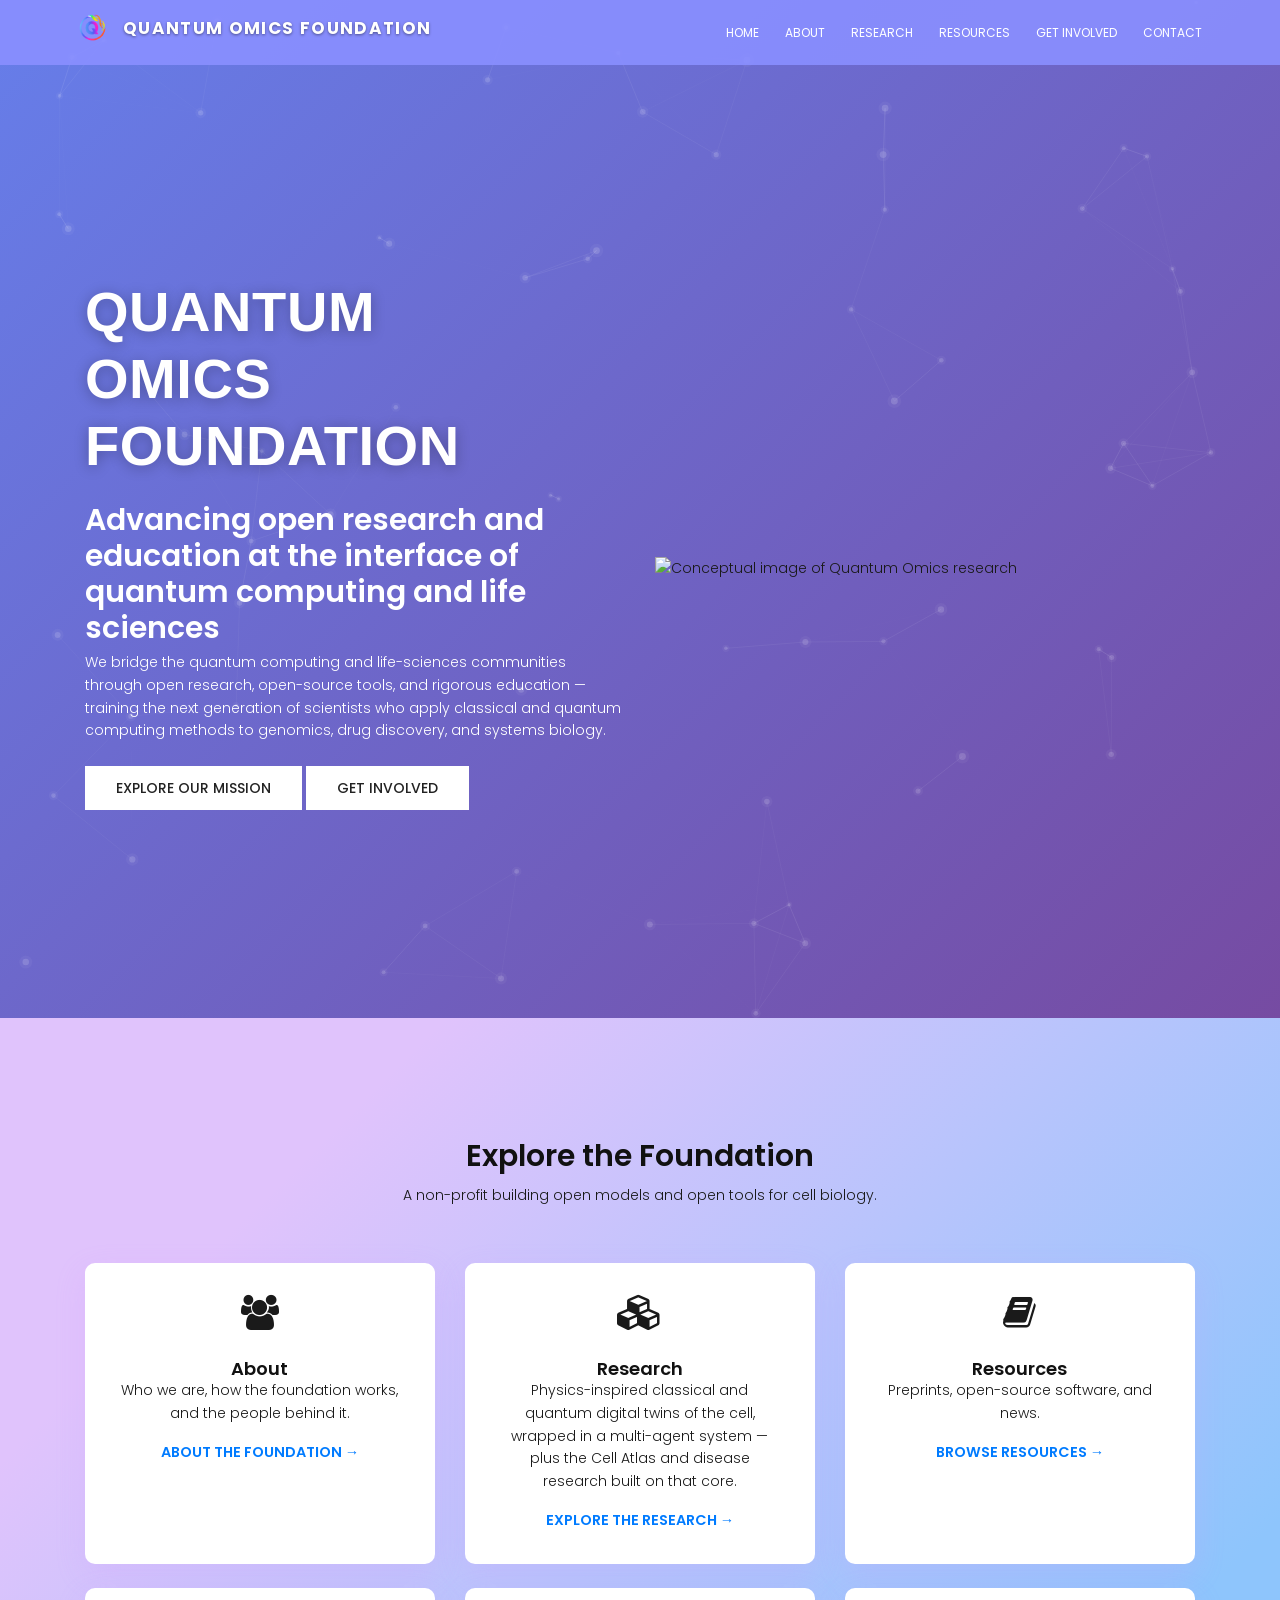
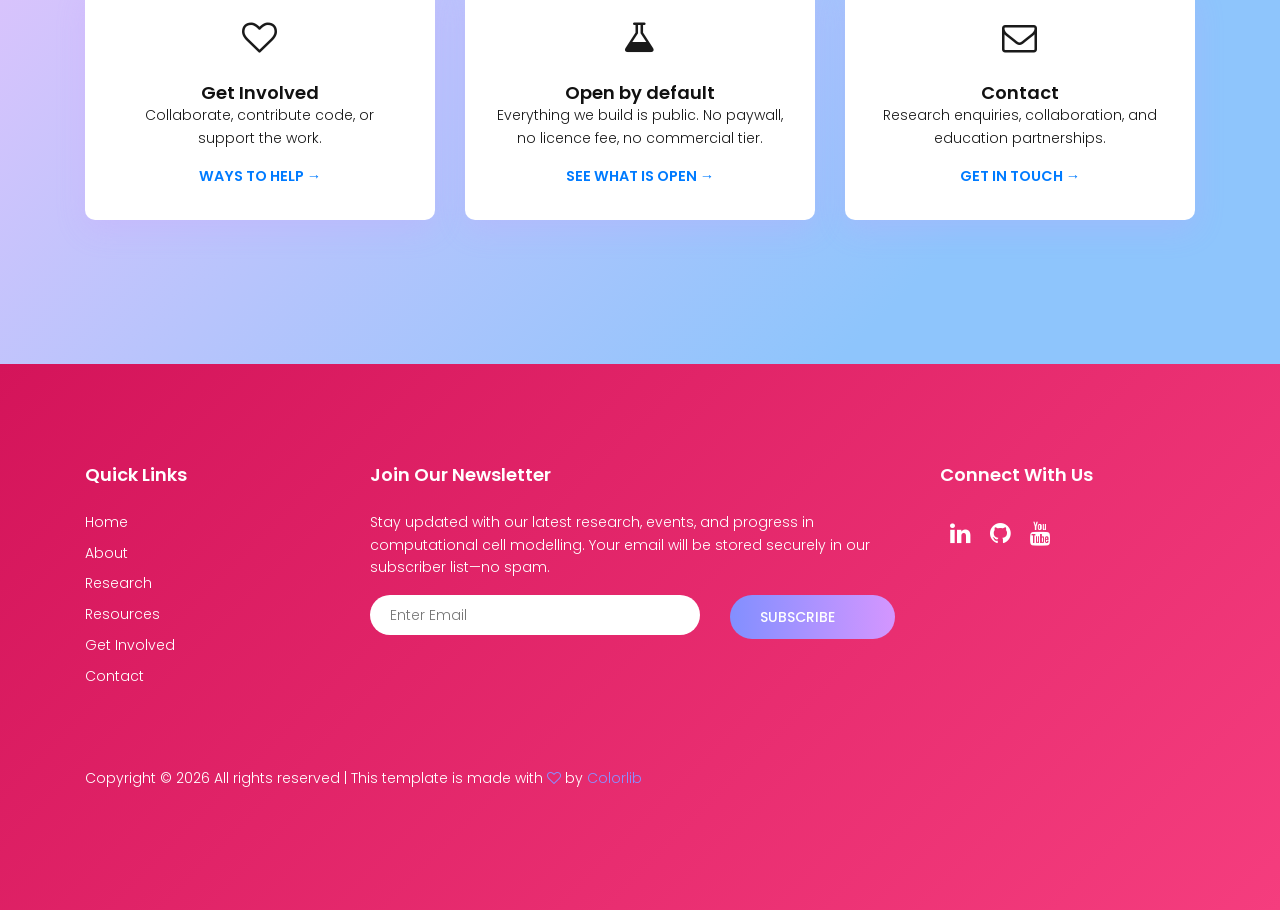
==== commit ab9627b7: "extended" ====
--- a/index.html
+++ b/index.html
@@ -5,13 +5,18 @@
     <meta name="viewport" content="width=device-width, initial-scale=1, shrink-to-fit=no">
     <link rel="shortcut icon" href="img/Qomics.png">
     <meta name="author" content="Quantum Omics Foundation">
-    <meta name="description"
-        content="The Quantum Omics Foundation is a nonprofit advancing open research, open-source tools, and education at the interface of quantum computing and multi-omics science.">
-    <meta name="keywords"
-        content="Quantum Omics Foundation, quantum computing, bioinformatics, multi-omics, drug discovery, computational biology, systems biology, quantum biology, open science, research, education, nonprofit, genomics, cell modelling">
+    <meta name="keywords" content="Quantum Omics Foundation, non-profit, open science, cell biology, computational biology, quantum computing, open-source research software, science education">
     <meta charset="UTF-8">
-
-    <title>Quantum Omics Foundation — Open Research &amp; Education in Quantum-Computational Biology</title>
+    <title>Quantum Omics Foundation — Open research at the interface of quantum computing and life sciences</title>
+  <meta name="description" content="Quantum Omics Foundation — a non-profit building physics-inspired digital twins of the cell using integrated classical/quantum computing.">
+  <link rel="canonical" href="https://www.quantumomics.foundation/">
+  <meta property="og:type" content="website">
+  <meta property="og:url" content="https://www.quantumomics.foundation/">
+  <meta property="og:title" content="Quantum Omics Foundation — Open research at the interface of quantum computing and life sciences">
+  <meta property="og:description" content="Quantum Omics Foundation — a non-profit building physics-inspired digital twins of the cell using integrated classical/quantum computing.">
+  <meta property="og:image" content="https://www.quantumomics.foundation/img/Qomics.png">
+  <meta name="twitter:card" content="summary_large_image">
+
 
     <link href="https://fonts.googleapis.com/css?family=Poppins:100,200,400,300,500,600,700" rel="stylesheet">
     <link rel="stylesheet" href="css/linearicons.css">
@@ -22,64 +27,37 @@
     <link rel="stylesheet" href="css/hexagons.min.css">
     <link rel="stylesheet" href="css/animate.min.css">
     <link rel="stylesheet" href="css/owl.carousel.css">
-    <link rel="stylesheet" href="css/workflow-style.css">
     <link rel="stylesheet" href="css/main.css">
-
-    <!-- MathJax for inline LaTeX rendering -->
-    <script>
-        window.MathJax = {
-            tex: {
-                inlineMath: [['$', '$'], ['\\(', '\\)']],
-                displayMath: [['$$', '$$'], ['\\[', '\\]']],
-                processEscapes: true
-            },
-            svg: { fontCache: 'global' }
-        };
-    </script>
-    <script src="https://cdn.jsdelivr.net/npm/mathjax@3/es5/tex-svg.js" async></script>
+	<link rel="stylesheet" href="css/brand-lockup.css">
 </head>
-
 <body>
-    <header id="header" id="home">
+<header id="header" class="header-permanent" id="home">
         <div class="container main-menu">
             <div class="row align-items-center justify-content-between d-flex">
                 <div id="logo">
-                    <a href="index.html"><img src="img/Qomics.png" alt="Quantum Omics Foundation Logo"
-                            title="Quantum Omics Foundation" width="60" height="50" /></a>
+            <a href="index.html" class="brand-lockup" aria-label="Quantum Omics Foundation — home"><img src="img/Qomics.png" alt="" width="41" height="34" /><span class="brand-wordmark">Quantum Omics Foundation</span></a>
                 </div>
                 <nav id="nav-menu-container">
                     <ul class="nav-menu">
-                        <li class="menu-active"><a href="index.html">Home</a></li>
-                        <li><a href="#about">About Us</a></li>
-                        <li><a href="#work">Our Work</a></li> <li><a href="#cell-atlas">Cell Atlas</a></li> <li><a href="#disease">Disease</a></li>
-
-                        <li><a href="#get-involved">Get Involved</a></li>
-                        <li><a href="#resources">Resources</a></li>
-                        <li><a href="news.html" target="_blank">News</a></li>
-                        <li><a href="team.html" target="_blank">Team</a></li>
-                        <li><a href="contact.html" target="_blank">Contact</a></li>
-                        <li><a href="supportus.html" target="_blank">Support Us</a></li>
-                    </ul>
+              <li class="menu-active"><a href="index.html">Home</a></li>
+              <li><a href="about.html">About</a></li>
+              <li><a href="research.html">Research</a></li>
+              <li><a href="resources.html">Resources</a></li>
+              <li><a href="get-involved.html">Get Involved</a></li>
+              <li><a href="contact.html">Contact</a></li>
+            </ul>
                 </nav>
             </div>
         </div>
     </header>
-
-    <!------------------------------------------- Start banner Area ------------------------------------------->
-    <section class="banner-area" id="home">
+<section class="banner-area" id="home">
         <!-- Canvas for particle animation -->
         <canvas id="hero-particles"></canvas>
         <div class="container">
             <div class="row fullscreen d-flex align-items-center justify-content-center">
                 <div class="banner-content col-lg-6 col-md-6">
-                    <br>
-                    <br>
-                    <br>
-                    <!-- Updated beta notice -->
-                    <p class="text-uppercase text-white">⚠️ This website is in beta — content is being updated. Thank
-                        you for your patience. ⚠️</p>
                     <!-- Primary heading -->
-                    <h1 class="text-uppercase" style="font-size: 3.5rem; line-height: 1.2;">Quantum <br> Omics <br>
+                    <h1 class="text-uppercase hero-title">Quantum <br> Omics <br>
                         Foundation</h1>
                     <br>
                     <!-- Tagline describing the foundation's mission -->
@@ -87,11 +65,11 @@
                     <p class="text-white mb-4">
                         We bridge the quantum computing and life-sciences communities through open research,
                         open-source tools, and rigorous education — training the next generation of scientists
-                        who apply quantum methods to genomics, drug discovery, and systems biology.
+                        who apply classical and quantum computing methods to genomics, drug discovery, and systems biology.
                     </p>
-                    <a href="#about" class="primary-btn header-btn text-uppercase mb-3 d-inline-block">Explore Our
+                    <a href="about.html" class="primary-btn header-btn text-uppercase mb-3 d-inline-block">Explore Our
                         Mission</a>
-                    <a href="#get-involved" class="primary-btn header-btn text-uppercase mb-5 d-inline-block">Get
+                    <a href="get-involved.html" class="primary-btn header-btn text-uppercase mb-5 d-inline-block">Get
                         Involved</a>
 
 
@@ -106,383 +84,68 @@
             </div>
         </div>
     </section>
-
-
-    <!------------------------------------------- About ------------------------------------------->
-
-
-    <section class="home-about-area section-gap section-bg-gradient-subtle" id="about">
-        <div class="container">
-            <div class="row align-items-center">
-                <!-- Left column: Who We Are -->
-                <div class="col-lg-6">
-                    <h1 class="pb-10">About the Quantum Omics Foundation</h1>
-                    <h5>Advancing open research and education at the interface of quantum computing and multi-omics science.</h5>
-                    <p>
-                        The <strong>Quantum Omics Foundation</strong> is a nonprofit organization dedicated to
-                        research and education at the intersection of quantum computing and life sciences.
-                        We bring together computational scientists, biologists, and educators to explore
-                        how quantum methods can deepen our understanding of complex biological systems.
-                    </p>
-                    <p>
-                        Our work focuses on applying quantum computing to multi-omics data &mdash; integrating
-                        genomics, transcriptomics, proteomics, and metabolomics &mdash; to build richer,
-                        more actionable models of cellular biology. We share our findings openly through
-                        peer-reviewed research, open-source software, internships, and educational curriculum.
-                    </p>
-
-                    <!-- Strategy & Impact -->
-                    <h4 class="pt-20 pb-20">Strategy &amp; Impact</h4>
-                    <p>
-                        We advance Quantum Omics as an open scientific discipline through joint research
-                        publications, open-source tool development, student internships, and educational
-                        outreach. Partnering with universities and research institutions worldwide, our
-                        goal is to make quantum-computational biology accessible, reproducible, and
-                        impactful for human health.
-                    </p>
-                </div>
-                <!-- Right column: Mission, Vision, Values, Approach, Impact -->
-                <div class="col-lg-6">
-                    <h4 class="pb-20">Our Mission &amp; Vision</h4>
-                    <p>
-                        <strong>Mission.</strong> Advance the science of quantum-computational biology through
-                        open research, open-source tools, and rigorous education &mdash; empowering a global
-                        community of researchers and students to apply quantum methods to multi-omics and
-                        human health.
-                    </p>
-                    <p>
-                        <strong>Vision.</strong> A future in which quantum computing is a standard tool in
-                        the life-sciences toolkit &mdash; enabling richer models of cellular biology, faster
-                        drug discovery, and more personalised understanding of health and disease.
-                    </p>
-
-                    <h4 class="pt-20 pb-20">Our Core Values</h4>
-                    <ul class="list-unstyled">
-                        <li>Open Science &amp; Transparency</li>
-                        <li>Equity in Innovation</li>
-                        <li>Interdisciplinary Collaboration</li>
-                        <li>Ethical AI &amp; Computing</li>
-                    </ul>
-
-                    <h4 class="pt-20 pb-20">Our Approach</h4>
-                    <p>
-                        We apply quantum computing methods to model cellular dynamics from multi-omics data,
-                        building open, reproducible frameworks that the research community can study, extend,
-                        and build upon. Our work spans quantum circuit design for biological systems, cell-state
-                        modelling, disease representation, and in-silico drug discovery — all developed openly
-                        and released under permissive licenses.
-                    </p>
-
-                    <h4 class="pt-20 pb-20">Key Research Programs</h4>
-                    <ul class="list-unstyled">
-                        <li><strong>Quantum Cell-State Atlases:</strong> open libraries of quantum cellular models
-                            spanning diverse human cell types, built from single-cell multi-omics data.</li>
-                        <li><strong>Quantum Disease Representation &amp; Classification:</strong> structured,
-                            mechanistic descriptions of disease signatures enabling systematic comparison
-                            across oncology, metabolic, immune, and neurodegenerative conditions.</li>
-                        <li><strong>Quantum-Guided Drug Discovery:</strong> open research pipelines for
-                            virtual compound screening, lead optimisation, and ADMET evaluation using
-                            quantum cell models.</li>
-                        <li><strong>Whole-Cell Quantum Modelling:</strong> scaling cell-level quantum models
-                            toward tissue- and organ-scale representations of human physiology.</li>
-                    </ul>
-
-
-                </div>
-            </div>
-        </div>
-    </section>
-
-
-
-
-    <!------------------------------------------- Start QVO Stack Area ------------------------------------------->
-
-
-    <section class="feature-area section-gap" id="work">
-        <div class="container">
-            <!-- Section Introduction -->
-            <div class="row d-flex justify-content-center">
-                <div class="col-md-12 pb-40 header-text text-center">
-                    <h1 class="pb-10 text-black">Research Programs &amp; Educational Initiatives</h1>
-                    <h5 class="text-black">
-                        Our initiatives focus on computational research, open-source tool development, and education at
-                        the intersection of quantum computing, bioinformatics, and drug development.
-                    </h5>
-                </div>
-            </div>
-
-            <!-- Key Programs -->
-            <div class="row align-items-stretch">
-
-                <!-- Quantum Cell Modelling (Foundation Research Program) -->
-                <div class="col-lg-4 col-md-6 d-flex mb-4">
-                    <div class="single-product h-100 d-flex flex-column w-100">
-                        <div class="thumb">
-                            <img src="img/qvo.png" alt="Quantum Cell Modelling Icon" width="150" height="150">
-                        </div>
-                        <div class="details d-flex flex-column flex-grow-1">
-                            <h6 class="text-uppercase text-secondary mb-2">Foundation</h6>
-                            <h4>Quantum Cell Modelling</h4>
-                            <p>
-                                        Our foundational research program builds a structure-preserving model of the cell
-                                        from multi-omics data &mdash; one where conservation and turnover hold by
-                                        construction rather than being fitted in. It is the shared substrate the atlas
-                                        and disease programs both build on, released as open simulation tools and
-                                        reproducible pipelines.
-                                    </p>
-                            <a href="#resources" class="primary-btn text-uppercase mt-auto align-self-start">Learn More</a>
-                        </div>
-                    </div>
-                </div>
-
-                <!-- Quantum Health Informatics (Clinical) -->
-                <div class="col-lg-4 col-md-6 d-flex mb-4">
-                    <div class="single-product h-100 d-flex flex-column w-100">
-                        <div class="thumb">
-                            <img src="img/qce.png" alt="Quantum Health Informatics Icon" width="150" height="150">
-                        </div>
-                        <div class="details d-flex flex-column flex-grow-1">
-                            <h6 class="text-uppercase text-secondary mb-2">Clinical Research</h6>
-                            <h4>Quantum Health Informatics</h4>
-                            <p>
-                                Research into quantum approaches for representing and analysing patient health
-                                data through the lens of multi-omics. We study how quantum-informed models of
-                                cellular biology can complement clinical data to provide richer, more structured
-                                frameworks for understanding disease across diverse conditions.
-                            </p>
-                            <a href="#" target="_blank" class="primary-btn text-uppercase mt-auto align-self-start">Learn More</a>
-                        </div>
-                    </div>
-                </div>
-
-                <!-- Quantum Drug Discovery (Therapeutics) -->
-                <div class="col-lg-4 col-md-6 d-flex mb-4">
-                    <div class="single-product h-100 d-flex flex-column w-100">
-                        <div class="thumb">
-                            <img src="img/simulation.png" alt="Quantum Drug Discovery Icon" width="150" height="150">
-                        </div>
-                        <div class="details d-flex flex-column flex-grow-1">
-                            <h6 class="text-uppercase text-secondary mb-2">Therapeutics Research</h6>
-                            <h4>Quantum Drug Discovery</h4>
-                            <p>
-                                We explore how quantum computing methods can accelerate the early stages of
-                                drug discovery &mdash; from virtual compound screening and target identification
-                                to toxicity prediction and ADMET profiling. Our open research aims to make
-                                quantum-assisted drug discovery accessible to the broader scientific community.
-                            </p>
-                            <a href="#" target="_blank" class="primary-btn text-uppercase mt-auto align-self-start">Learn More</a>
-                        </div>
-                    </div>
-                </div>
-            </div>
-
-
-
-        </div>
-    </section>
-
-
-    <!-------------------------------------------research ------------------------------------------->
-
-
-
-
-    <!-------------------------------------------Get Involved ------------------------------------------->
-
-
-    <!-- Get Involved / Ways to Help Section -->
-    <section class="home-about-area section-gap section-bg-gradient-subtle" id="cell-atlas">
+  <section class="feature-area section-gap" id="explore">
     <div class="container">
-      <div class="row d-flex justify-content-center"><div class="col-md-12 pb-40 header-text text-center"><h1 class="pb-10 text-black">The Quantum Cell-State Atlas</h1><h5 class="text-black">The human body contains more than 250 distinct cell types, yet every one of them runs the same universal core: transcription, translation, energy metabolism, and turnover. Our atlas research makes that shared-core structure explicit and learnable.</h5></div></div><div class="row align-items-center pb-40"><div class="col-lg-6"><h4 class="mb-3">One generic cell, specialised many ways</h4><p>We begin from a <strong>generic cell</strong> &mdash; the housekeeping backbone every human cell shares, fitted to a pan-cell-type reference. A specialised cell type is then that same backbone plus a small, interpretable extension: a sparse combination of modules drawn from a shared library.</p><p>Because the specialisation is additive and sparse, two cell types can be compared directly by asking which modules each one switches on and how strongly. Differentiation becomes a path through that space rather than a relabelling exercise, which makes intermediate and transitional states describable in the same terms as the endpoints.</p></div><div class="col-lg-6"><h4 class="mb-3">The module library</h4><p>Each module is an interpretable, reusable piece of cellular behaviour. A cardiomyocyte draws heavily on the contractile and calcium-handling modules; a hepatocyte on metabolic and secretory; a neuron on neuroelectric; an epithelial cell on barrier.</p><ul class="list-unstyled"><li>&#8250; <strong>Calcium handling</strong> &mdash; excitation and signalling dynamics</li><li>&#8250; <strong>Contractile</strong> &mdash; force generation and mechanical cycling</li><li>&#8250; <strong>Secretory</strong> &mdash; synthesis and regulated export</li><li>&#8250; <strong>Metabolic</strong> &mdash; energy handling and biosynthesis</li><li>&#8250; <strong>Immune</strong> &mdash; recognition and response programs</li><li>&#8250; <strong>Barrier</strong> &mdash; junctional integrity and transport</li><li>&#8250; <strong>Neuroelectric</strong> &mdash; electrical excitability and conduction</li></ul></div></div><div class="row align-items-stretch"><div class="col-lg-4 col-md-6 d-flex mb-4"><div class="single-product h-100 d-flex flex-column w-100"><div class="details d-flex flex-column flex-grow-1"><h6 class="text-uppercase text-secondary mb-2">Atlas Research</h6><h4>Cell-type coverage</h4><p>Extending the atlas across germ-layer classes and the major tissue lineages, so that a shared library of modules accounts for the diversity of human cell types rather than a separate model per type.</p><a href="#resources" class="primary-btn text-uppercase mt-auto align-self-start">Learn More</a></div></div></div><div class="col-lg-4 col-md-6 d-flex mb-4"><div class="single-product h-100 d-flex flex-column w-100"><div class="details d-flex flex-column flex-grow-1"><h6 class="text-uppercase text-secondary mb-2">Atlas Research</h6><h4>Differentiation trajectories</h4><p>Treating cell-fate transitions as continuous paths in module space. A progenitor and its descendants differ by which modules are engaged, which makes intermediate states first-class objects rather than noise.</p><a href="#resources" class="primary-btn text-uppercase mt-auto align-self-start">Learn More</a></div></div></div><div class="col-lg-4 col-md-6 d-flex mb-4"><div class="single-product h-100 d-flex flex-column w-100"><div class="details d-flex flex-column flex-grow-1"><h6 class="text-uppercase text-secondary mb-2">Atlas Research</h6><h4>Open reference models</h4><p>Releasing the generic cell and the module library as open, reproducible artefacts, so other groups can fit their own cell types against a common backbone and compare results directly.</p><a href="#resources" class="primary-btn text-uppercase mt-auto align-self-start">Learn More</a></div></div></div></div>
+      <div class="row d-flex justify-content-center">
+        <div class="col-md-12 pb-40 header-text text-center">
+          <h2 class="pb-10">Explore the Foundation</h2>
+          <p>A non-profit building open models and open tools for cell biology.</p>
+        </div>
+      </div>
+      <div class="row">
+          
+          <div class="col-lg-4 col-md-6 mb-4">
+            <div class="single-product h-100" style="padding: 2rem;">
+              <div class="mb-3"><i class="fa fa-users" style="font-size:2.2rem;"></i></div>
+              <h4 class="pt-10">About</h4>
+              <p>Who we are, how the foundation works, and the people behind it.</p>
+              <a href="about.html" class="text-uppercase" style="font-weight:600; font-size:0.9rem;">About the foundation &rarr;</a>
+            </div>
+          </div>
+          <div class="col-lg-4 col-md-6 mb-4">
+            <div class="single-product h-100" style="padding: 2rem;">
+              <div class="mb-3"><i class="fa fa-cubes" style="font-size:2.2rem;"></i></div>
+              <h4 class="pt-10">Research</h4>
+              <p>Physics-inspired classical and quantum digital twins of the cell, wrapped in a multi-agent system &mdash; plus the Cell Atlas and disease research built on that core.</p>
+              <a href="research.html" class="text-uppercase" style="font-weight:600; font-size:0.9rem;">Explore the research &rarr;</a>
+            </div>
+          </div>
+          <div class="col-lg-4 col-md-6 mb-4">
+            <div class="single-product h-100" style="padding: 2rem;">
+              <div class="mb-3"><i class="fa fa-book" style="font-size:2.2rem;"></i></div>
+              <h4 class="pt-10">Resources</h4>
+              <p>Preprints, open-source software, and news.</p>
+              <a href="resources.html" class="text-uppercase" style="font-weight:600; font-size:0.9rem;">Browse resources &rarr;</a>
+            </div>
+          </div>
+          <div class="col-lg-4 col-md-6 mb-4">
+            <div class="single-product h-100" style="padding: 2rem;">
+              <div class="mb-3"><i class="fa fa-heart-o" style="font-size:2.2rem;"></i></div>
+              <h4 class="pt-10">Get Involved</h4>
+              <p>Collaborate, contribute code, or support the work.</p>
+              <a href="get-involved.html" class="text-uppercase" style="font-weight:600; font-size:0.9rem;">Ways to help &rarr;</a>
+            </div>
+          </div>
+          <div class="col-lg-4 col-md-6 mb-4">
+            <div class="single-product h-100" style="padding: 2rem;">
+              <div class="mb-3"><i class="fa fa-flask" style="font-size:2.2rem;"></i></div>
+              <h4 class="pt-10">Open by default</h4>
+              <p>Everything we build is public. No paywall, no licence fee, no commercial tier.</p>
+              <a href="research.html" class="text-uppercase" style="font-weight:600; font-size:0.9rem;">See what is open &rarr;</a>
+            </div>
+          </div>
+          <div class="col-lg-4 col-md-6 mb-4">
+            <div class="single-product h-100" style="padding: 2rem;">
+              <div class="mb-3"><i class="fa fa-envelope-o" style="font-size:2.2rem;"></i></div>
+              <h4 class="pt-10">Contact</h4>
+              <p>Research enquiries, collaboration, and education partnerships.</p>
+              <a href="contact.html" class="text-uppercase" style="font-weight:600; font-size:0.9rem;">Get in touch &rarr;</a>
+            </div>
+          </div>
+      </div>
     </div>
   </section>
-
-  <section class="feature-area section-gap" id="disease">
-    <div class="container">
-      <div class="row d-flex justify-content-center"><div class="col-md-12 pb-40 header-text text-center"><h1 class="pb-10 text-black">Disease, Treatment &amp; Drug Discovery</h1><h5 class="text-black">If a healthy cell is a working model, disease is a structured deformation of that model rather than a label attached to it. That reframing is what connects our disease research to treatment and to compound screening.</h5></div></div><div class="row align-items-center pb-40"><div class="col-lg-6"><h4 class="mb-3">Disease as a learnable perturbation</h4><p>We represent a patient&rsquo;s state as three things: a reference model learned from matched healthy omics, the deformation a disease produces in it, and a set of well-defined observable quantities.</p><p>Classification then becomes mechanistic. Rather than asking which label best fits a profile, we ask which part of the cell&rsquo;s machinery moved, in which direction, and by how much &mdash; refitting only the affected part and leaving the rest of the reference intact.</p></div><div class="col-lg-6"><h4 class="mb-3">Six ways a cell can be deformed</h4><ul class="list-unstyled"><li>&#8250; <strong>Coupling gain</strong> &mdash; oncology; interactions strengthen or weaken (oncogene gain, suppressor loss)</li><li>&#8250; <strong>Network topology</strong> &mdash; structural and epigenetic; connections added or removed (copy-number, methylation)</li><li>&#8250; <strong>Turnover</strong> &mdash; proteostasis and senescence; molecules cleared faster or slower</li><li>&#8250; <strong>Cross-compartment coupling</strong> &mdash; neuro and metabolic; sub-systems fall out of step</li><li>&#8250; <strong>Energy landscape</strong> &mdash; metabolic set-point shifts to a new resting state</li><li>&#8250; <strong>Exogenous drive</strong> &mdash; therapy, hormones, nutrition acting from outside</li></ul><p class="mt-3">A single taxonomy covers oncology, metabolic, immune, and neurodegenerative conditions, which is what makes systematic comparison across them possible.</p></div></div><div class="row align-items-stretch"><div class="col-lg-4 col-md-6 d-flex mb-4"><div class="single-product h-100 d-flex flex-column w-100"><div class="details d-flex flex-column flex-grow-1"><h6 class="text-uppercase text-secondary mb-2">Disease Research</h6><h4>Disease representation &amp; classification</h4><p>Structured, mechanistic descriptions of disease signatures. Because every condition is expressed in the same vocabulary of deformations, signatures can be compared across disease areas rather than only within one.</p><a href="#resources" class="primary-btn text-uppercase mt-auto align-self-start">Learn More</a></div></div></div><div class="col-lg-4 col-md-6 d-flex mb-4"><div class="single-product h-100 d-flex flex-column w-100"><div class="details d-flex flex-column flex-grow-1"><h6 class="text-uppercase text-secondary mb-2">Therapeutics Research</h6><h4>Treatment as the inverse problem</h4><p>If disease is a deformation, treatment is the intervention that counteracts it. This turns therapy selection into a search over interventions that move the model back toward its healthy reference &mdash; a research question we are actively developing.</p><a href="#resources" class="primary-btn text-uppercase mt-auto align-self-start">Learn More</a></div></div></div><div class="col-lg-4 col-md-6 d-flex mb-4"><div class="single-product h-100 d-flex flex-column w-100"><div class="details d-flex flex-column flex-grow-1"><h6 class="text-uppercase text-secondary mb-2">Therapeutics Research</h6><h4>Quantum-guided drug discovery</h4><p>Open research pipelines for virtual compound screening, lead optimisation, and ADMET evaluation, evaluated against cell models rather than against a target in isolation.</p><a href="#resources" class="primary-btn text-uppercase mt-auto align-self-start">Learn More</a></div></div></div></div><div class="row d-flex justify-content-center pt-30"><div class="col-md-10"><p class="text-center"><em>Research scope.</em> This is open scientific research, not a clinical or diagnostic service. Our disease work is developed on public, synthetic, and consented research data, and any clinical application would require separate validation, ethical review, and regulatory approval.</p></div></div>
-    </div>
-  </section>
-
-  <section class="home-about-area section-gap section-bg-gradient-subtle" id="get-involved">
-        <div class="container">
-            <div class="row align-items-center">
-                <!-- Left column: workflow visualization -->
-                <div class="col-lg-6 home-about-left no-padding">
-                    <div id="workflow-viz" class="workflow-container"></div>
-                </div>
-
-                <!-- Right column: content -->
-                <div class="col-lg-6 home-about-right no-padding">
-                    <h6 class="text-uppercase">Join Our Global Community</h6>
-                    <h1 class="pb-10">Join Our Research &amp; Education Community</h1>
-                    <h5>Collaborate with us in advancing quantum-computational biology.</h5>
-                    <p>
-                        Our work is powered by a global community of researchers, students, educators, and computational
-                        scientists. Your involvement accelerates cutting-edge research, contributes to open-source
-                        tools, and helps train the next generation of interdisciplinary scientists. As a non-profit
-                        organization, we seek funding to conduct these activities.
-                    </p>
-
-                    <!-- Research & Education Opportunities -->
-                    <h4 class="pt-40">Research &amp; Education Opportunities</h4>
-                    <ul>
-                        <li><strong>Student Internship</strong> – Graduate and undergraduate opportunities to gain
-                            experience in quantum-computational biology (seeking funding support).</li>
-                        <li><strong>Research Collaboration</strong> – Collaborate on multi-omics data analysis,
-                            algorithm
-                            development, and simulations.</li>
-                        <li><strong>Education Research</strong> – Conduct research on educational methodologies and
-                            support
-                            curriculum development for bioinformatics and quantum computing.</li>
-                        <li><strong>Open-Source Development</strong> – Contribute to our GitHub repositories,
-                            documentation, and computational tools (flexible).</li>
-                        <li><strong>Curriculum Development</strong> – Help create educational materials, tutorials, and
-                            course content (project-based).</li>
-                    </ul>
-                    <a href="#" class="primary-btn text-uppercase mb-4">Explore
-                        Opportunities</a>
-
-                    <!-- Partnerships & Collaborations -->
-                    <h4 class="pt-20">Academic Partnerships &amp; Collaborations</h4>
-                    <p>
-                        We welcome universities, research institutions, and computational biology labs to collaborate on
-                        joint research projects, co-author publications, host visiting scholars, or develop shared
-                        educational programs. <a href="contact.html">Contact us</a> to explore academic partnership
-                        opportunities.
-                    </p>
-
-                    <!-- Newsletter sign‑up -->
-                    <h4 class="pt-20">Join Our Newsletter</h4>
-                    <p>Stay updated with our latest research publications, educational programs, open-source releases,
-                        and collaboration opportunities by subscribing to our newsletter.</p>
-                    <a href="#footer" class="primary-btn text-uppercase mb-4">Subscribe</a>
-
-
-                </div>
-            </div>
-        </div>
-    </section>
-
-
-
-
-
-    <!------------------------------------------- Donation Strip ------------------------------------------->
-    <section class="call-to-action-area section-gap" style="background: linear-gradient(to right, #667eea, #764ba2);">
-        <div class="container">
-            <div class="row d-flex justify-content-center">
-                <div class="menu-content col-lg-9">
-                    <div class="title text-center">
-                        <h1 class="mb-10 text-white">Support Our Research & Education</h1>
-                        <p class="text-white">
-                            Your contribution helps us advance quantum-computational biology and open-source tools.
-                        </p>
-                        <a class="primary-btn" href="#"
-                            style="background: white; color: #764ba2; border: none; margin-top: 20px;">Donate Now</a>
-                        <div class="footer-social d-flex align-items-center justify-content-center mt-30">
-                            <a href="https://www.linkedin.com/company/quantum-omics-foundation/" class="social-linkedin"
-                                target="_blank" style="margin: 0 10px;"><i class="fa fa-linkedin"></i></a>
-                            <a href="#" class="social-twitter" target="_blank" style="margin: 0 10px;"><i
-                                    class="fa fa-twitter"></i></a>
-                            <a href="https://github.com/quantum-omics-foundation" class="social-github" target="_blank"
-                                style="margin: 0 10px;"><i class="fa fa-github"></i></a>
-                            <a href="https://www.youtube.com/@quantum-omics-foundation" class="social-youtube"
-                                target="_blank" style="margin: 0 10px;"><i class="fa fa-youtube"></i></a>
-                        </div>
-                    </div>
-                </div>
-            </div>
-        </div>
-    </section>
-
-    <!------------------------------------------- Resources ------------------------------------------->
-
-
-    <!-- Resources / Knowledge Hub Section -->
-    <section class="about-video-area section-gap section-bg-gradient-subtle" id="resources">
-        <div class="container">
-            <div class="row align-items-center">
-                <!-- Left column: content -->
-                <div class="col-lg-6 about-video-left">
-                    <h6 class="text-uppercase">Explore Our Knowledge Hub</h6>
-                    <h1>
-                        Access Our Publications,<br>
-                        Tools, and Educational Resources
-                    </h1>
-                    <p>
-                        Dive deeper into quantum-computational biology, bioinformatics, and multi-omics integration. Our
-                        Resources section provides access to peer-reviewed publications, technical documentation,
-                        open‑source software, and comprehensive educational materials for researchers and students.
-                    </p>
-
-                    <!-- Publications & Whitepapers -->
-                    <h4 class="pt-20">Publications &amp; Research Papers</h4>
-                    <ul>
-                        <li>
-                            <strong>1. Quantum Digital Twin of the Biological Cell on a Quantum Computer</strong>
-                            &ndash; Introduces a quantum framework for cellular modelling from multi-omics data,
-                            covering theory, atlas construction, disease classification, and quantum-guided
-                            drug discovery. A foundational technical reference for the research community.
-                        </li>
-                        <li>
-                            <strong>2. The ChatGPT Moment in Cell Biology</strong> &ndash; Highlights the paradigm shift
-                            from static molecular snapshots to event-driven, time-oriented computational modelling of
-                            cellular processes, emphasising graph-based approaches and hierarchical dynamics.
-                            <a href="The ChatGPT Moment in Cell Biology | LinkedIn.pdf" target="_blank">Download</a>
-                        </li>
-                        <li>
-                            <strong>3. Hardware Roadmap for Quantum Whole-Cell Models</strong> &ndash; A four-tier
-                            scaling path from today's near-term quantum prototypes through fault-tolerant tissue
-                            models to full-organism digital twins, together with the observables that track
-                            cellular dynamics across scales.
-                        </li>
-                    </ul>
-
-                    <!-- Tools & Open-Source Projects -->
-                    <h4 class="pt-20">Open-Source Software &amp; Tools</h4>
-                    <p>
-                        Our GitHub hosts open-source educational tools, computational notebooks, and
-                        research-grade simulation examples for the quantum-computational biology community.
-                        All code is released under permissive licenses — freely available to study,
-                        extend, and use in your research.
-                        <a href="https://github.com/quantum-omics-foundation" target="_blank">View on GitHub</a>
-                    </p>
-
-                    <!-- Media & Press -->
-                    <h4 class="pt-20">Media &amp; Press</h4>
-                    <p>
-                        Browse interviews, project spotlights, conference presentations, and blog posts in our media
-                        center. A media kit with logos, fact sheets, and journalist contact information is available
-                        upon request.
-                    </p>
-
-                    <!-- Educational Content -->
-                    <h4 class="pt-20">Educational Resources &amp; Training Materials</h4>
-                    <p>
-                        Access our comprehensive collection of webinars, tutorials, Jupyter notebooks, and video
-                        lectures covering quantum computing in biology, multi-omics data analysis, building
-                        cellular models from single-cell data, dynamical simulation of cellular states, and
-                        computational drug discovery. We offer structured courses, hands-on workshops, and
-                        self-paced learning paths for students and researchers. Visit our educational portal for
-                        course materials, code examples, and FAQs.
-                    </p>
-                </div>
-
-                <!-- Right column: workflow visualization -->
-                <div class="col-lg-6 about-video-right justify-content-center align-items-center d-flex relative">
-                    <div id="workflow-viz-resources" class="workflow-container"></div>
-                </div>
-            </div>
-        </div>
-    </section>
-
-
-
-
-    <!----------------------------------------- start footer Area ------------------------------------------->
-
-    <footer class="footer-area section-gap" id="footer">
+<footer class="footer-area section-gap" id="footer">
         <div class="container">
             <div class="row">
                 <!-- Quick Links -->
@@ -491,15 +154,11 @@
                         <h6>Quick Links</h6>
                         <ul class="footer-nav">
                             <li><a href="index.html">Home</a></li>
-                            <li><a href="#about">About Us</a></li>
-                            <li><a href="#work">Our Work</a></li> <li><a href="#cell-atlas">Cell Atlas</a></li> <li><a href="#disease">Disease</a></li>
-                            
-                            <li><a href="#get-involved">Get Involved</a></li>
-                            <li><a href="#resources">Resources</a></li>
-                            <li><a href="news.html" target="_blank">News</a></li>
-                            <li><a href="team.html" target="_blank">Team</a></li>
-                            <li><a href="contact.html" target="_blank">Contact</a></li>
-                            <li><a href="supportus.html" target="_blank">Support Us</a></li>
+                            <li><a href="about.html">About</a></li>
+                            <li><a href="research.html">Research</a></li>
+                            <li><a href="resources.html">Resources</a></li>
+                            <li><a href="get-involved.html">Get Involved</a></li>
+                            <li><a href="contact.html">Contact</a></li>
                         </ul>
                     </div>
                 </div>
@@ -509,7 +168,7 @@
                     <div class="single-footer-widget newsletter">
                         <h6>Join Our Newsletter</h6>
                         <p>
-                            Stay updated with our latest research, events, and breakthroughs in quantum biology. Your
+                            Stay updated with our latest research, events, and progress in computational cell modelling. Your
                             email will be stored securely in our subscriber list—no spam.
                         </p>
                         <form id="subscribe-form">
@@ -555,13 +214,12 @@
                     <div class="single-footer-widget mail-chimp">
                         <h6 class="mb-20">Connect With Us</h6>
                         <div class="footer-social d-flex align-items-center">
-                            <a href="https://www.linkedin.com/company/quantum-omics-foundation/" class="social-linkedin"
-                                target="_blank"><i class="fa fa-linkedin"></i></a>
-                            <a href="#" class="social-twitter" target="_blank"><i class="fa fa-twitter"></i></a>
-                            <a href="https://github.com/quantum-omics-foundation" class="social-github"
-                                target="_blank"><i class="fa fa-github"></i></a>
-                            <a href="https://www.youtube.com/@quantum-omics-foundation" class="social-youtube"
-                                target="_blank"><i class="fa fa-youtube"></i></a>
+                            <a href="https://www.linkedin.com/company/quantum-omics-foundation" target="_blank"><i
+                                    class="fa fa-linkedin"></i></a>
+                            <a href="https://github.com/quantum-omics" target="_blank"><i
+                                    class="fa fa-github"></i></a>
+                            <a href="https://www.youtube.com/@quantum-omics" target="_blank"><i
+                                    class="fa fa-youtube"></i></a>
                         </div>
                     </div>
                 </div>
@@ -580,6 +238,7 @@
             </div>
         </div>
     </footer>
+
 
 
     <!-- End footer Area -->
@@ -603,9 +262,8 @@
     <script src="js/jquery.counterup.min.js"></script>
     <script src="js/waypoints.min.js"></script>
     <script src="js/mail-script.js"></script>
-    <script src="js/workflow-animation.js"></script>
     <script src="js/quantum-particles.js"></script>
-    <script src="js/main.js"></script>
+  <script src="js/main.js"></script>
+
 </body>
-
-</html>+</html>
--- a/css/brand-lockup.css
+++ b/css/brand-lockup.css
@@ -0,0 +1,243 @@
+/* brand-lockup.css — logo + wordmark in the header.
+   Loaded after main.css so these rules win without editing vendor CSS. */
+
+#logo .brand-lockup {
+  display: inline-flex;
+  align-items: center;
+  gap: 12px;
+  text-decoration: none;
+}
+
+#logo .brand-lockup img {
+  flex: none;
+}
+
+#logo .brand-wordmark {
+  font-size: 17px;
+  font-weight: 700;
+  letter-spacing: 0.08em;
+  text-transform: uppercase;
+  line-height: 1.15;
+  color: #ffffff;
+  /* The header is transparent over the hero gradient and periwinkle once
+     scrolled. A soft shadow keeps the wordmark legible across both. */
+  text-shadow: 0 1px 3px rgba(0, 0, 0, 0.45);
+  white-space: nowrap;
+}
+
+#logo .brand-lockup:hover .brand-wordmark,
+#logo .brand-lockup:focus .brand-wordmark {
+  color: #ffffff;
+  text-decoration: none;
+}
+
+/* Tablet: shorten the lockup before it collides with the menu. */
+@media (max-width: 991px) {
+  #logo .brand-wordmark { font-size: 15px; letter-spacing: 0.06em; }
+  #logo .brand-lockup { gap: 9px; }
+}
+
+/* Phone: two lines rather than shrinking the type into illegibility. */
+@media (max-width: 767px) {
+  #logo .brand-wordmark {
+    font-size: 13px;
+    letter-spacing: 0.05em;
+    white-space: normal;
+    max-width: 9.5em;
+  }
+}
+
+/* Very narrow: mark only, so the burger menu always has room. */
+@media (max-width: 413px) {
+  #logo .brand-wordmark { display: none; }
+}
+
+
+/* ── Body text colour ─────────────────────────────────────────────────────────
+   main.css sets `body { color: #777777 }`, a light grey measuring 4.48:1 on
+   white and worse on the tinted sections (4.27 on #f9f9ff, 4.11 on #f5f5f5) —
+   below the 4.5 WCAG AA threshold for body text everywhere it is used.
+   #1a1a1a measures 17.4:1 on white. Scoped to the light sections so the
+   footer, hero, and any deliberately light-on-dark text keep their own colours. */
+
+body { color: #1a1a1a; }
+
+.feature-area p,
+.feature-area li,
+.home-about-area p,
+.home-about-area li,
+.about-video-area p,
+.about-video-area li,
+.section-gap p,
+.section-gap li,
+.single-product p,
+.single-product .details p {
+  color: #1a1a1a;
+}
+
+/* Muted helpers stay muted, but at a readable level rather than a pale one. */
+.text-muted,
+.text-secondary { color: #4a5057 !important; }   /* 8.1:1 on white */
+
+/* Small print keeps a lighter weight without dropping below AA. */
+.feature-area small,
+.section-gap small { color: #3d3d3d; }           /* 10.9:1 on white */
+
+/* Headings on light sections read as true black. */
+.feature-area h1, .feature-area h2, .feature-area h3, .feature-area h4,
+.home-about-area h1, .home-about-area h2, .home-about-area h3, .home-about-area h4 {
+  color: #111111;
+}
+
+/* Do NOT touch light-on-dark regions. */
+.footer-area p, .footer-area li, .footer-area span,
+.single-footer-widget p, .single-footer-widget li,
+.banner-area p, .banner-area h1, .banner-area h2 {
+  color: inherit;
+}
+
+/* The purple gradient on hover applies to the BUTTON inside a card
+   (.single-product:hover .details .primary-btn), NOT to the card, which keeps
+   its white background. Card text must therefore stay dark on hover — an
+   earlier rule here forced it to #fff and made the text vanish. */
+.single-product:hover p,
+.single-product:hover .details p,
+.single-product:hover h4,
+.single-product:hover h6 { color: #1a1a1a; }
+
+/* Only the button flips to white, and main.css already sets that !important. */
+
+
+/* ── Header height and hero clearance ────────────────────────────────────────
+   The header is `position: fixed` but `.banner-area` had no top padding, and
+   `.fullscreen` is not defined in any stylesheet — so nothing held the hero
+   below the header except a few <br> tags in the markup. Fixed properly here.
+
+   Header box: .main-menu padding-top + logo height + #header padding-bottom.
+   Was 20 + 40 + 20 = 80px. Now 12 + 34 + 12 = 58px. */
+.main-menu { padding-top: 12px !important; }
+#header { padding-bottom: 12px !important; }
+/* The theme caps logo height but the markup sets an explicit width, so the
+   image renders 60x34 against an intrinsic 1920x1600 (1.2) — stretched 1.47x
+   wide. Letting width follow height restores the true aspect. */
+#header #logo img { max-height: 34px !important; height: 34px !important; width: auto !important; }
+
+/* Clearance = header height + breathing room. */
+.banner-area { padding-top: 118px; }
+@media (max-width: 991px) { .banner-area { padding-top: 104px; } }
+@media (max-width: 767px) { .banner-area { padding-top: 92px; } }
+
+/* Interior pages already set their own padding-top on the first section;
+   trim it to match the shorter header. */
+@media (min-width: 992px) {
+  section[style*="padding-top: 150px"] { padding-top: 118px !important; }
+}
+
+/* ── Hero title ──────────────────────────────────────────────────────────────
+   main.css sets .banner-content h1 to font-weight 300 — a light weight at 60px
+   reads as thin, not authoritative. */
+.banner-content h1 {
+  color: #ffffff !important;
+  font-weight: 800 !important;
+  letter-spacing: 0.01em;
+  text-shadow: 0 2px 14px rgba(0, 0, 0, 0.28);
+}
+
+/* Hero title sizing moved out of the inline style so the breakpoints can win —
+   an inline font-size overrides every media query. */
+.banner-content h1.hero-title { font-size: 3.5rem; line-height: 1.14; }
+@media (max-width: 991px) { .banner-content h1.hero-title { font-size: 2.7rem; } }
+@media (max-width: 767px) { .banner-content h1.hero-title { font-size: 2.2rem; } }
+
+/* news.html is a superseded page (canonical -> resources.html) but still
+   reachable by direct link, and its first section carries no top padding —
+   content would sit under the fixed header. */
+#news-events { padding-top: 118px; }
+@media (max-width: 991px) { #news-events { padding-top: 104px; } }
+
+
+/* ── Research panels ─────────────────────────────────────────────────────────
+   Adapted from the panel pattern used on the Mindverse site: one large card per
+   programme, split two-up, with an accent bar, an eyebrow, a "what we are
+   building" box, and a labelled product list.
+
+   The palette is NOT copied. That site is dark; this one is light, and the house
+   periwinkle #8a90ff measures 2.79:1 on white — unreadable as body text. These
+   are darker siblings of the same hues, all >=4.5:1. */
+.research-card {
+  /* Per-programme tint. The hue is the Mindverse accent for that product; only
+     the lightness differs, because those values were built for a #1B264F navy
+     and measure 1.39:1 (cyan) to 3.14:1 (magenta) as text on white. The pure
+     colour is used for the decorative top bar, where contrast does not apply. */
+  background: #ffffff;
+  border: 1px solid #e6e8f5;
+  border-radius: 20px;
+  padding: 2.6rem;
+  position: relative;
+  overflow: hidden;
+  margin-bottom: 2.25rem;
+  box-shadow: 0 8px 28px rgba(90, 95, 160, 0.07);
+}
+.research-card .rc-bar {
+  position: absolute; top: 0; left: 0; right: 0; height: 4px;
+}
+.research-card .rc-eyebrow {
+  font-size: 0.72rem; font-weight: 700; letter-spacing: 2px;
+  text-transform: uppercase; margin-bottom: 0.55rem;
+}
+.research-card h2 {
+  color: #222222; font-size: 1.62rem; line-height: 1.3; margin: 0 0 0.7rem;
+}
+.research-card .rc-tag {
+  display: inline-block; font-size: 0.72rem; font-weight: 700;
+  letter-spacing: 1px; padding: 4px 12px; border-radius: 999px;
+  margin-bottom: 1rem;
+}
+.research-card .rc-lede { color: #4a4f66; line-height: 1.85; font-size: 1rem; }
+.research-card .rc-building {
+  background: #f7f8fd; border-radius: 0 10px 10px 0;
+  padding: 1.15rem 1.35rem; margin-top: 1.4rem;
+}
+.research-card .rc-building-label {
+  font-size: 0.72rem; font-weight: 700; letter-spacing: 2px;
+  text-transform: uppercase; margin-bottom: 0.4rem;
+}
+.research-card .rc-building p { margin: 0; color: #4a4f66; font-size: 0.95rem; line-height: 1.75; }
+.research-card .rc-products-label {
+  font-size: 0.75rem; text-transform: uppercase; letter-spacing: 2px;
+  color: #5c6276; font-weight: 600; margin-bottom: 0.9rem;
+}
+.research-card .rc-list { list-style: none; margin: 0; padding: 0; }
+.research-card .rc-list li {
+  padding: 0 0 1.05rem 1.15rem; position: relative; line-height: 1.7;
+}
+.research-card .rc-list li:last-child { padding-bottom: 0; }
+.research-card .rc-list li::before {
+  content: "\2192"; position: absolute; left: 0; top: 0; font-weight: 700;
+}
+.research-card .rc-name { display: block; font-weight: 600; margin-bottom: 0.15rem; }
+.research-card .rc-desc { color: #4a4f66; font-size: 0.94rem; }
+.research-card .rc-status {
+  display: inline-block; font-size: 0.68rem; font-weight: 700; letter-spacing: 1px;
+  text-transform: uppercase; padding: 2px 9px; border-radius: 999px;
+  margin-left: 6px; vertical-align: middle;
+  background: #eef0f8; color: #5a6078;
+}
+@media (max-width: 991px) { .research-card { padding: 1.9rem; } }
+
+
+/* ── Research panel colour, per programme ────────────────────────────────────
+   bar  = the exact Mindverse accent (decorative only)
+   text = the same hue darkened until it clears AA on its own tint
+   panel/box = that hue at 6% / 11% over white */
+#qvo.research-card     { background: #f0feff; border-color: rgba(0, 242, 254, 0.35); }
+#qvo .rc-building      { background: #e3feff; }
+#atlas.research-card   { background: #f0fef7; border-color: rgba(0, 230, 118, 0.35); }
+#atlas .rc-building    { background: #e3fcf0; }
+#disease.research-card { background: #fff0ff; border-color: rgba(255, 0, 255, 0.30); }
+#disease .rc-building  { background: #ffe3ff; }
+
+/* Safety net: the theme sets max-height on several image slots while markup
+   often carries an explicit width. Where both apply the image squashes. This
+   preserves the intrinsic ratio inside whatever box it lands in. */
+#logo img, .footer-widget img { object-fit: contain; }
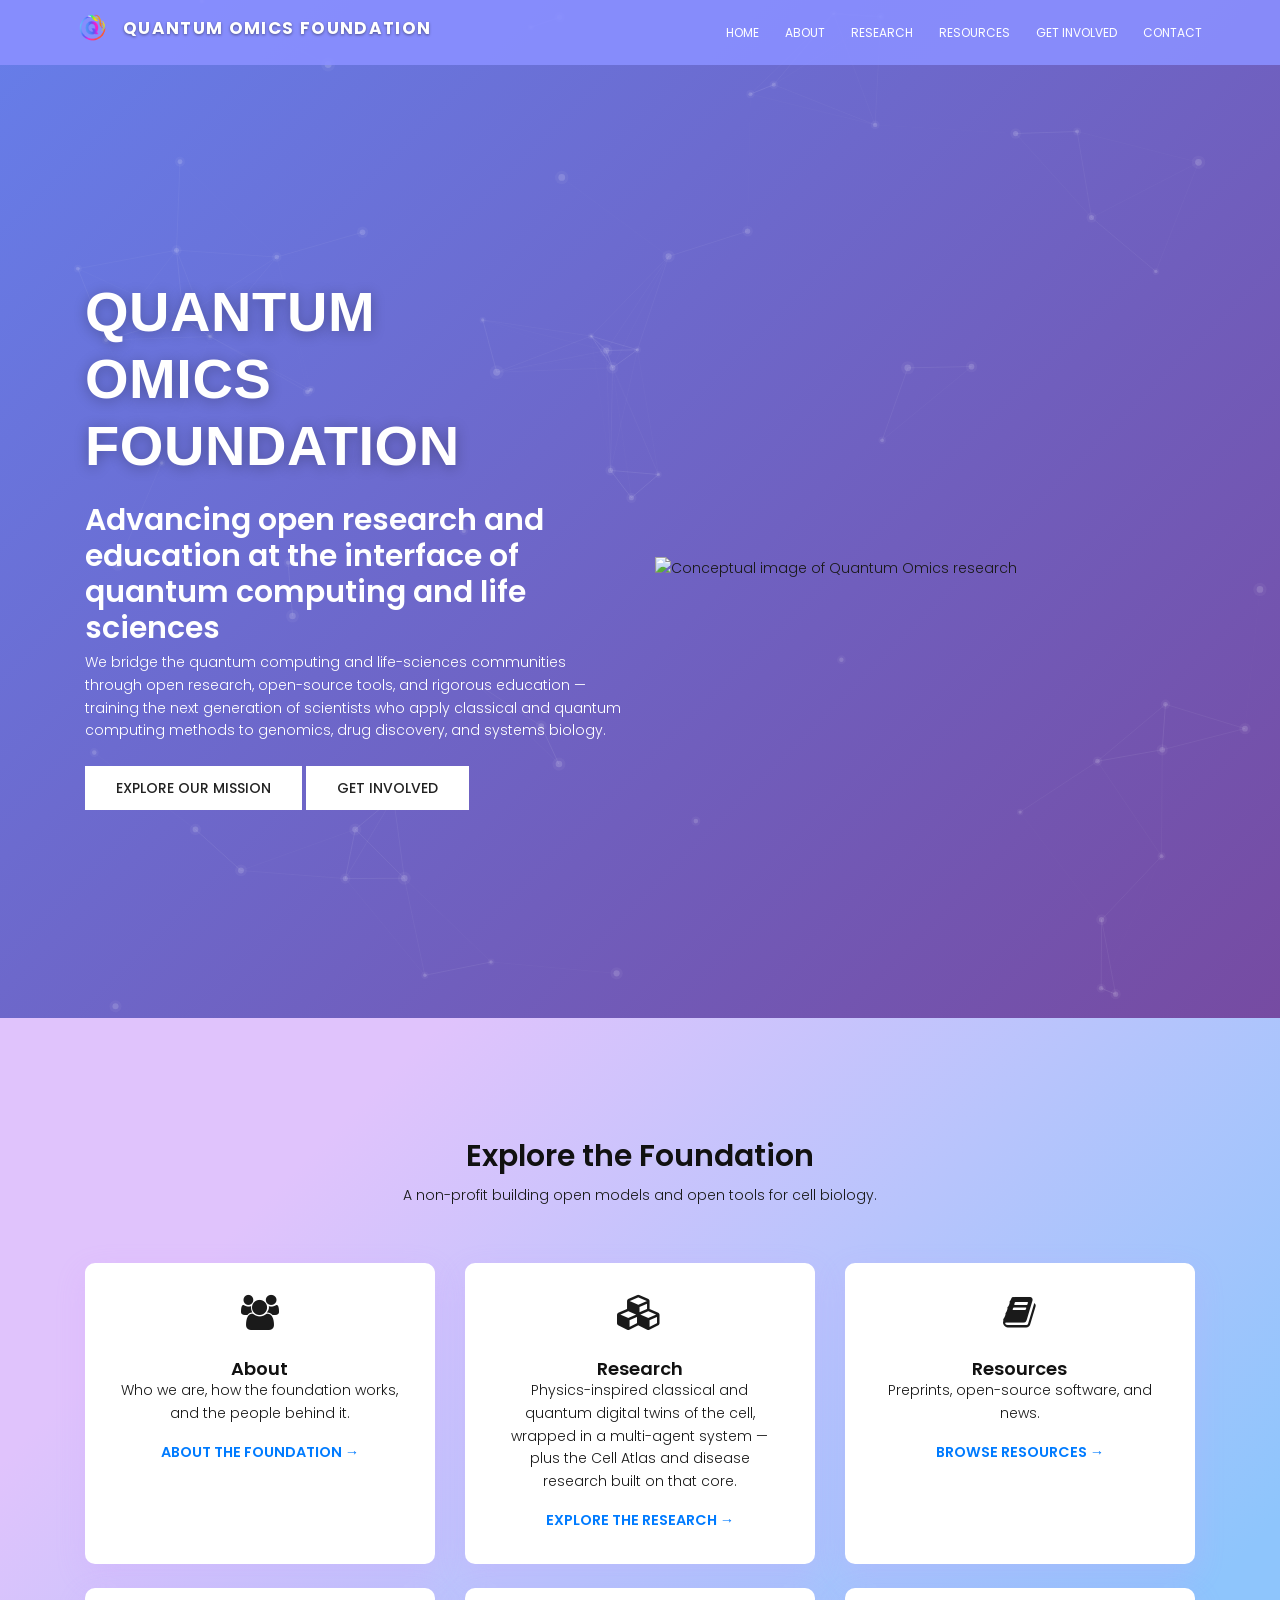
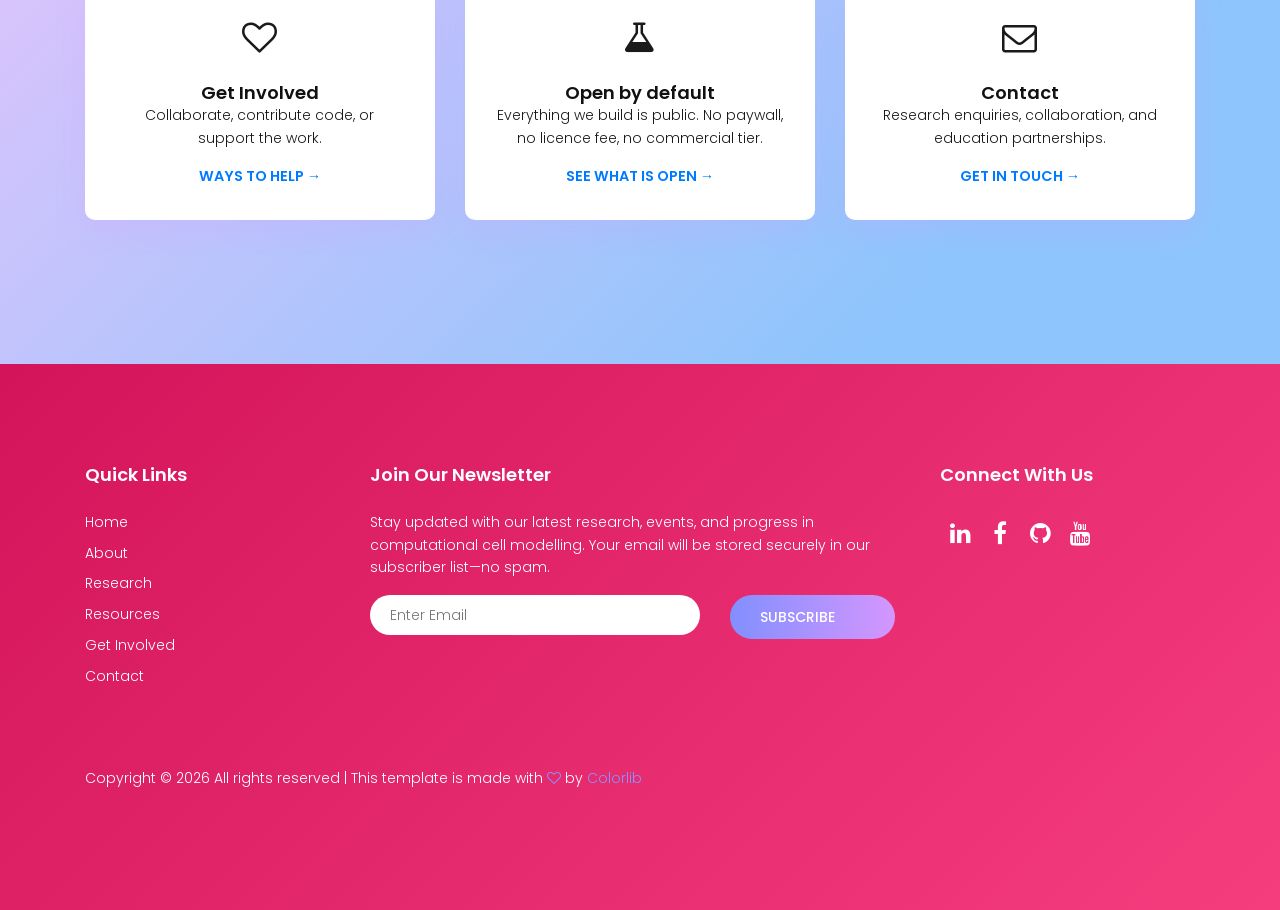
==== commit 173aec1c: "favicon" ====
--- a/index.html
+++ b/index.html
@@ -3,7 +3,6 @@
 
 <head>
     <meta name="viewport" content="width=device-width, initial-scale=1, shrink-to-fit=no">
-    <link rel="shortcut icon" href="img/Qomics.png">
     <meta name="author" content="Quantum Omics Foundation">
     <meta name="keywords" content="Quantum Omics Foundation, non-profit, open science, cell biology, computational biology, quantum computing, open-source research software, science education">
     <meta charset="UTF-8">
@@ -29,6 +28,11 @@
     <link rel="stylesheet" href="css/owl.carousel.css">
     <link rel="stylesheet" href="css/main.css">
 	<link rel="stylesheet" href="css/brand-lockup.css">
+  <link rel="icon" href="favicon.ico" sizes="any">
+  <link rel="icon" type="image/png" sizes="32x32" href="img/favicon-32.png">
+  <link rel="icon" type="image/png" sizes="16x16" href="img/favicon-16.png">
+  <link rel="apple-touch-icon" sizes="180x180" href="img/favicon-180.png">
+  <link rel="manifest" href="site.webmanifest">
 </head>
 <body>
 <header id="header" class="header-permanent" id="home">
@@ -214,11 +218,16 @@
                     <div class="single-footer-widget mail-chimp">
                         <h6 class="mb-20">Connect With Us</h6>
                         <div class="footer-social d-flex align-items-center">
-                            <a href="https://www.linkedin.com/company/quantum-omics-foundation" target="_blank"><i
+                            <a href="https://www.linkedin.com/company/quantum-omics-foundation" target="_blank" rel="noopener"><i
                                     class="fa fa-linkedin"></i></a>
-                            <a href="https://github.com/quantum-omics" target="_blank"><i
+<a href="https://www.facebook.com/QuantumOmics" target="_blank" rel="noopener">
+<i
+                                    class="fa fa-facebook">
+</i>
+</a>
+                            <a href="https://github.com/quantum-omics" target="_blank" rel="noopener"><i
                                     class="fa fa-github"></i></a>
-                            <a href="https://www.youtube.com/@quantum-omics" target="_blank"><i
+                            <a href="https://www.youtube.com/@QuantumOmicsFoundation" target="_blank" rel="noopener"><i
                                     class="fa fa-youtube"></i></a>
                         </div>
                     </div>
@@ -232,7 +241,7 @@
                     Copyright &copy;
                     <script>document.write(new Date().getFullYear());</script> All rights reserved |
                     This template is made with <i class="fa fa-heart-o" aria-hidden="true"></i> by
-                    <a href="https://colorlib.com" target="_blank">Colorlib</a>
+                    <a href="https://colorlib.com" target="_blank" rel="noopener">Colorlib</a>
                     <!-- Link back to Colorlib can't be removed. Template is licensed under CC BY 3.0. -->
                 </p>
             </div>
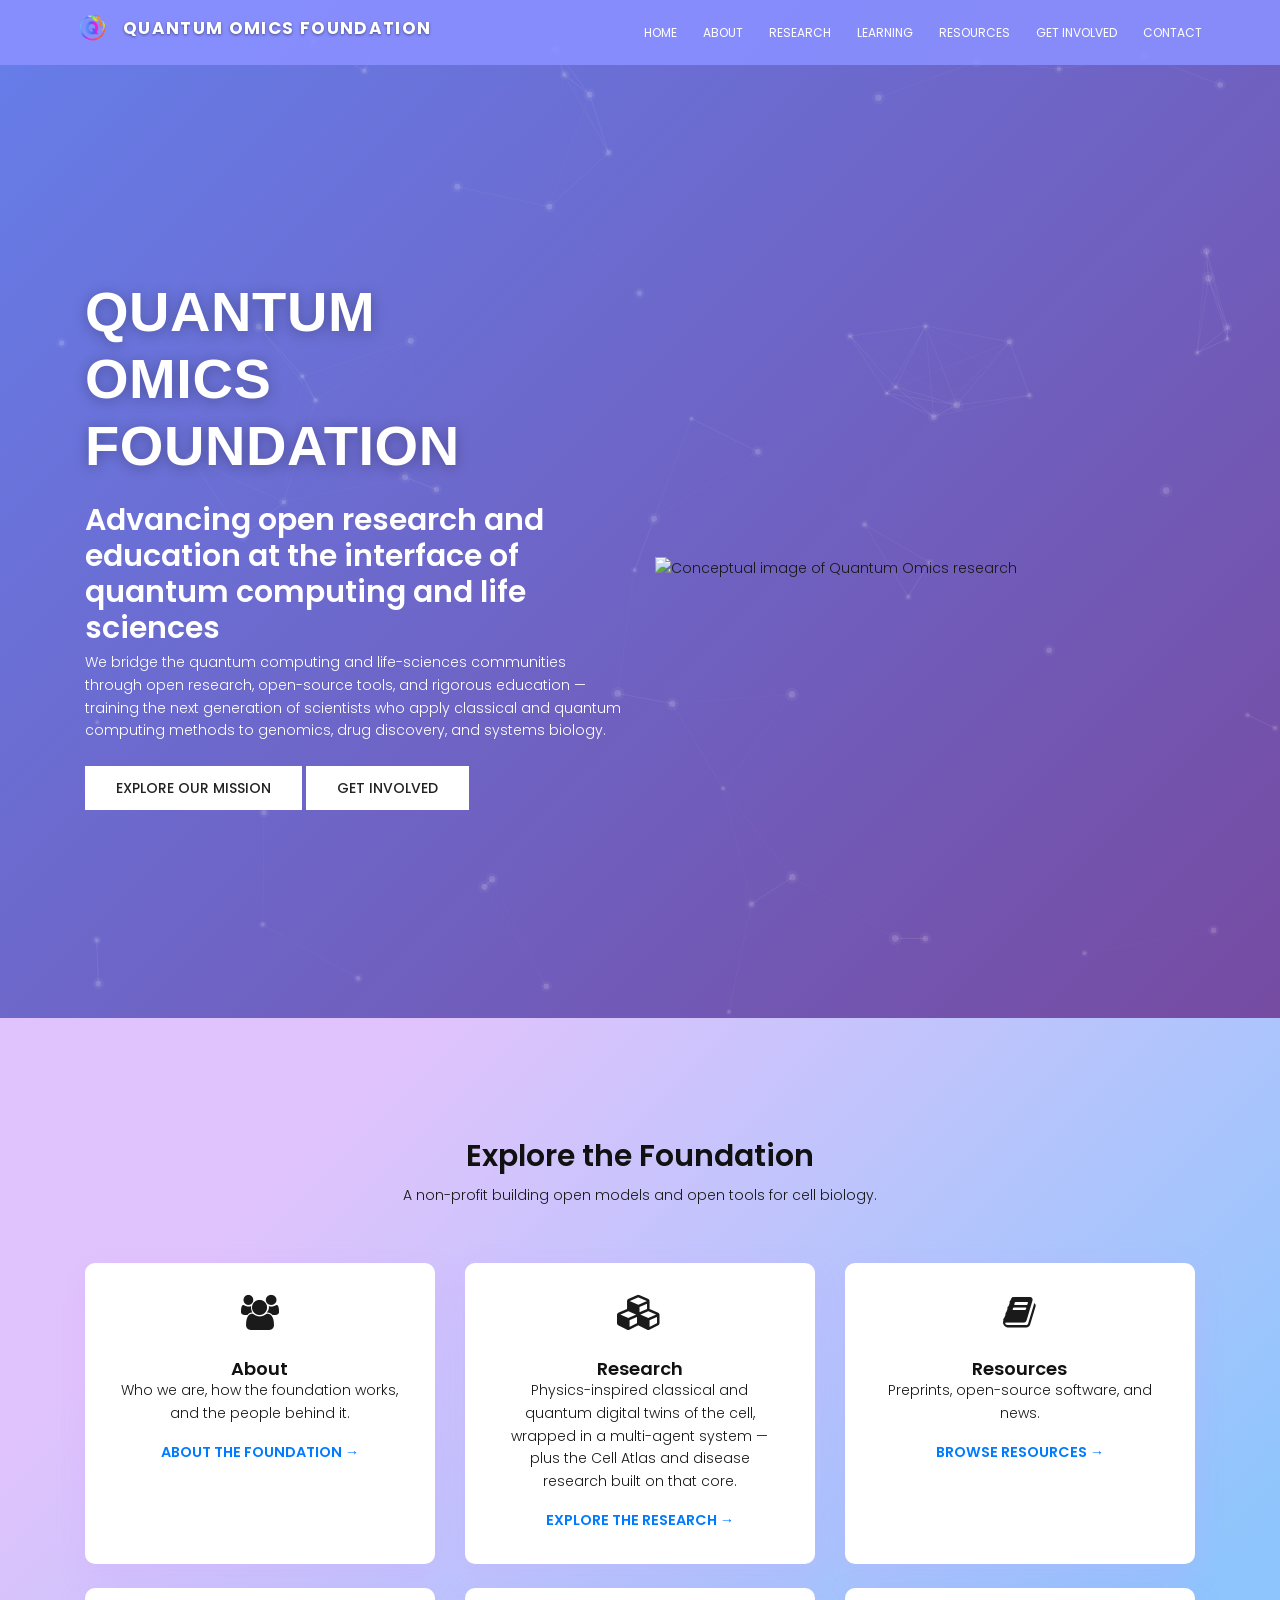
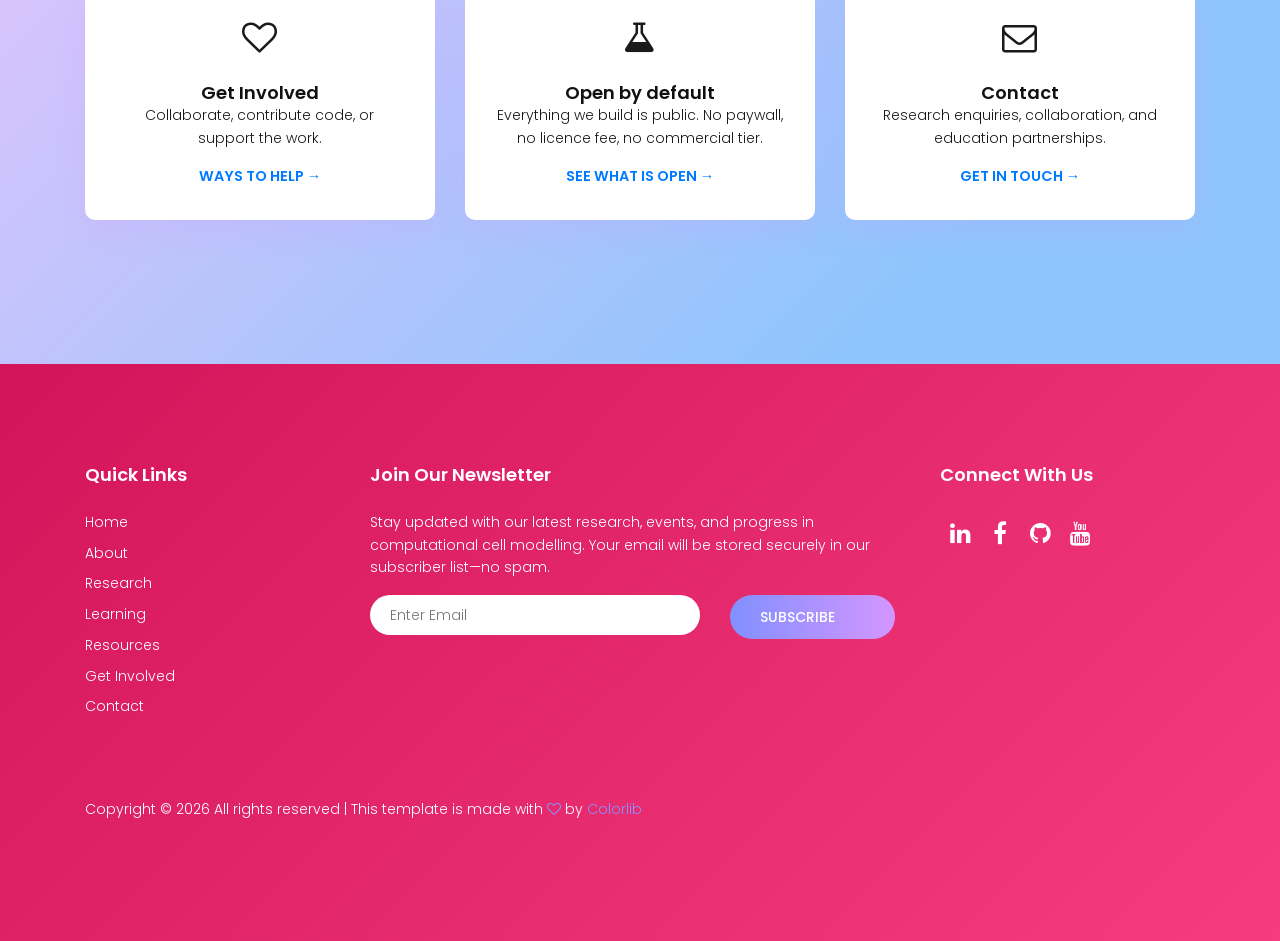
==== commit 99871d20: "upd" ====
--- a/index.html
+++ b/index.html
@@ -46,6 +46,7 @@
               <li class="menu-active"><a href="index.html">Home</a></li>
               <li><a href="about.html">About</a></li>
               <li><a href="research.html">Research</a></li>
+              <li><a href="learning.html">Learning</a></li>
               <li><a href="resources.html">Resources</a></li>
               <li><a href="get-involved.html">Get Involved</a></li>
               <li><a href="contact.html">Contact</a></li>
@@ -160,6 +161,7 @@
                             <li><a href="index.html">Home</a></li>
                             <li><a href="about.html">About</a></li>
                             <li><a href="research.html">Research</a></li>
+                            <li><a href="learning.html">Learning</a></li>
                             <li><a href="resources.html">Resources</a></li>
                             <li><a href="get-involved.html">Get Involved</a></li>
                             <li><a href="contact.html">Contact</a></li>
--- a/css/brand-lockup.css
+++ b/css/brand-lockup.css
@@ -37,6 +37,20 @@
   #logo .brand-lockup { gap: 9px; }
 }
 
+/* ── Seven-item menu on narrow desktops ─────────────────────────────────────
+   The menu gained a seventh item (Learning). Between 992px and 1199px the
+   Bootstrap container is 960px, and the wordmark plus seven items needs more
+   than that at the theme's default spacing — the row would wrap under the
+   logo. The burger takes over at 960px and the container jumps to 1140px at
+   1200px, so this band is the only one that is tight. Trimming the per-item
+   padding and gap is enough; nothing needs to shrink or be hidden. */
+@media (min-width: 992px) and (max-width: 1199px) {
+  .nav-menu a { padding: 0 6px; }
+  .nav-menu > li { margin-left: 6px; }
+  #logo .brand-wordmark { font-size: 15px; letter-spacing: 0.06em; }
+  #logo .brand-lockup { gap: 9px; }
+}
+
 /* Phone: two lines rather than shrinking the type into illegibility. */
 @media (max-width: 767px) {
   #logo .brand-wordmark {
@@ -51,6 +65,16 @@
 @media (max-width: 413px) {
   #logo .brand-wordmark { display: none; }
 }
+
+
+/* ── Missing Bootstrap 4.1 flex utility ─────────────────────────────────────
+   The bundled Bootstrap is 4.0.0, which shipped .d-flex and .mt-auto but not
+   .flex-grow-1 (added in 4.1). The equal-height card pattern used on the about
+   and learning pages needs it: the inner .details column has to absorb the
+   spare height before .mt-auto can push the button to the bottom edge. Without
+   it the declaration is a no-op and buttons sit at ragged heights across a row.
+   Declared here rather than by upgrading the vendor file. */
+.flex-grow-1 { flex-grow: 1 !important; }
 
 
 /* ── Body text colour ─────────────────────────────────────────────────────────
